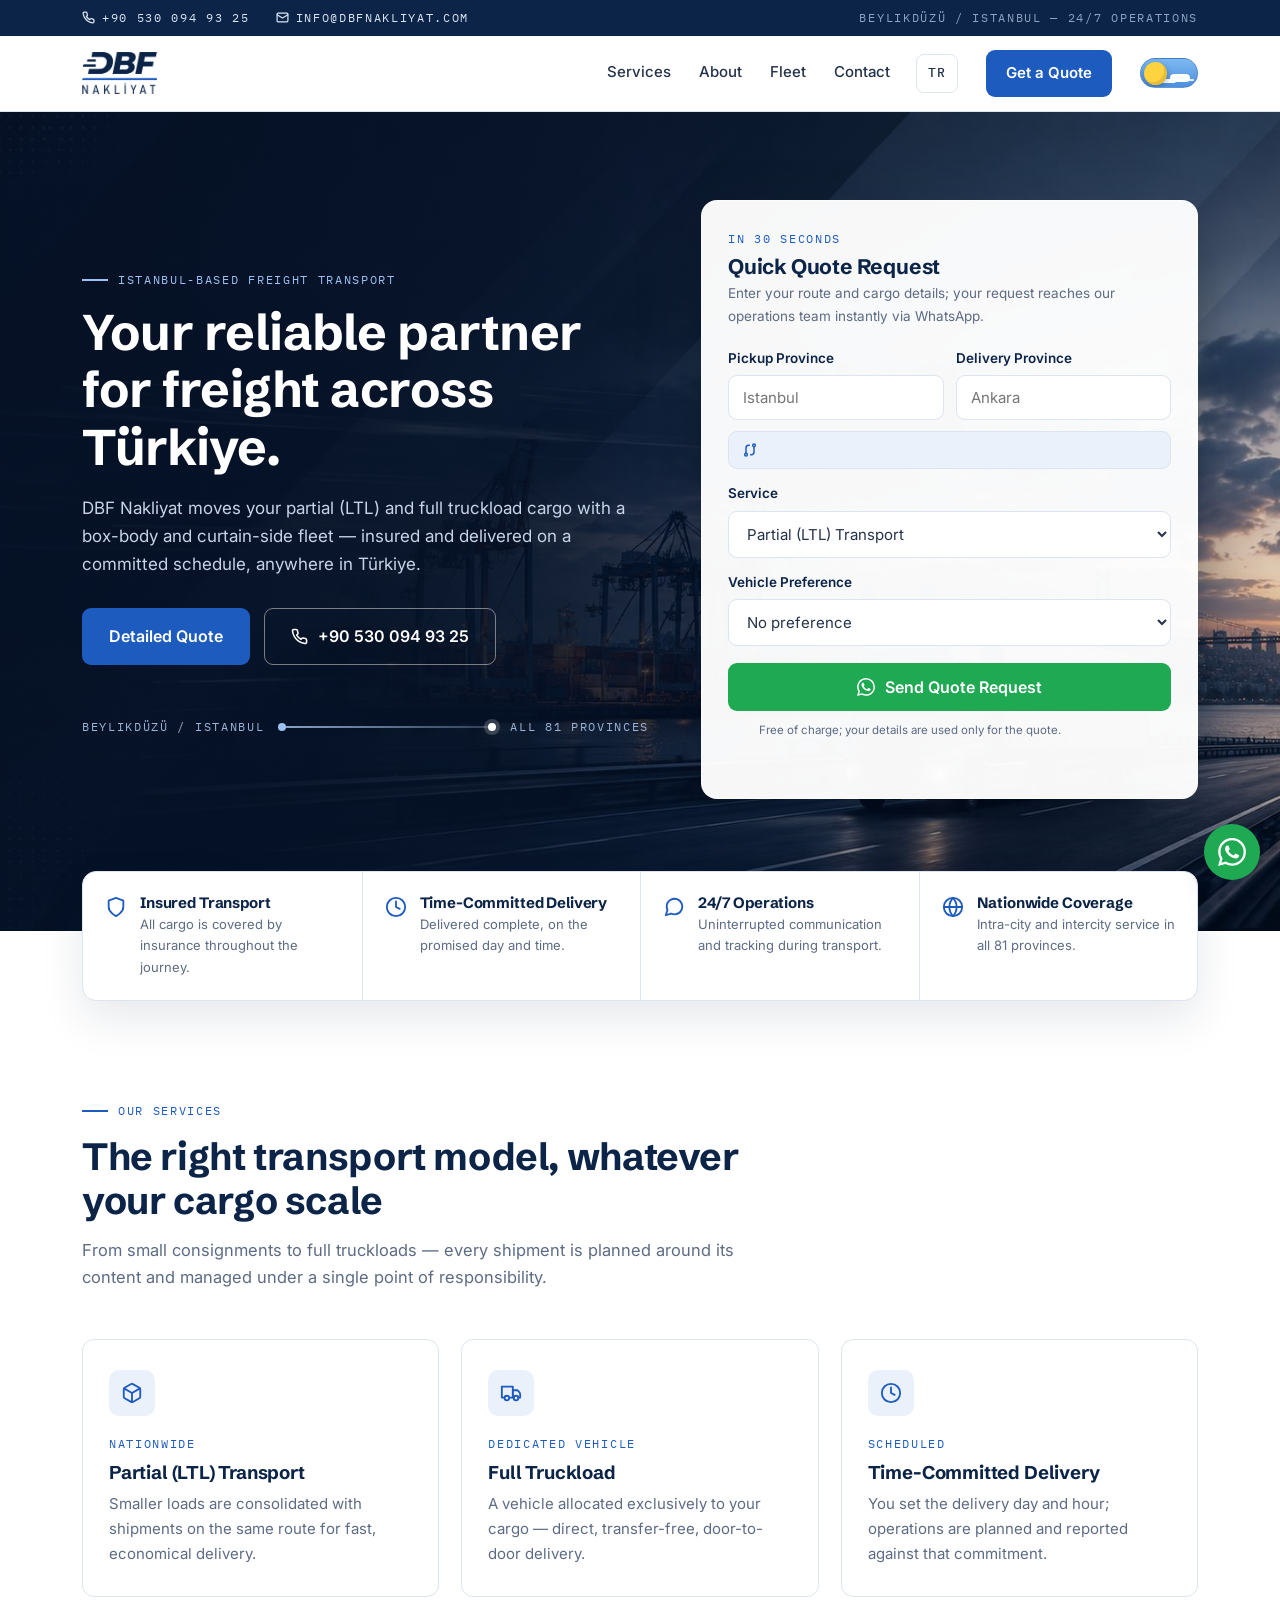
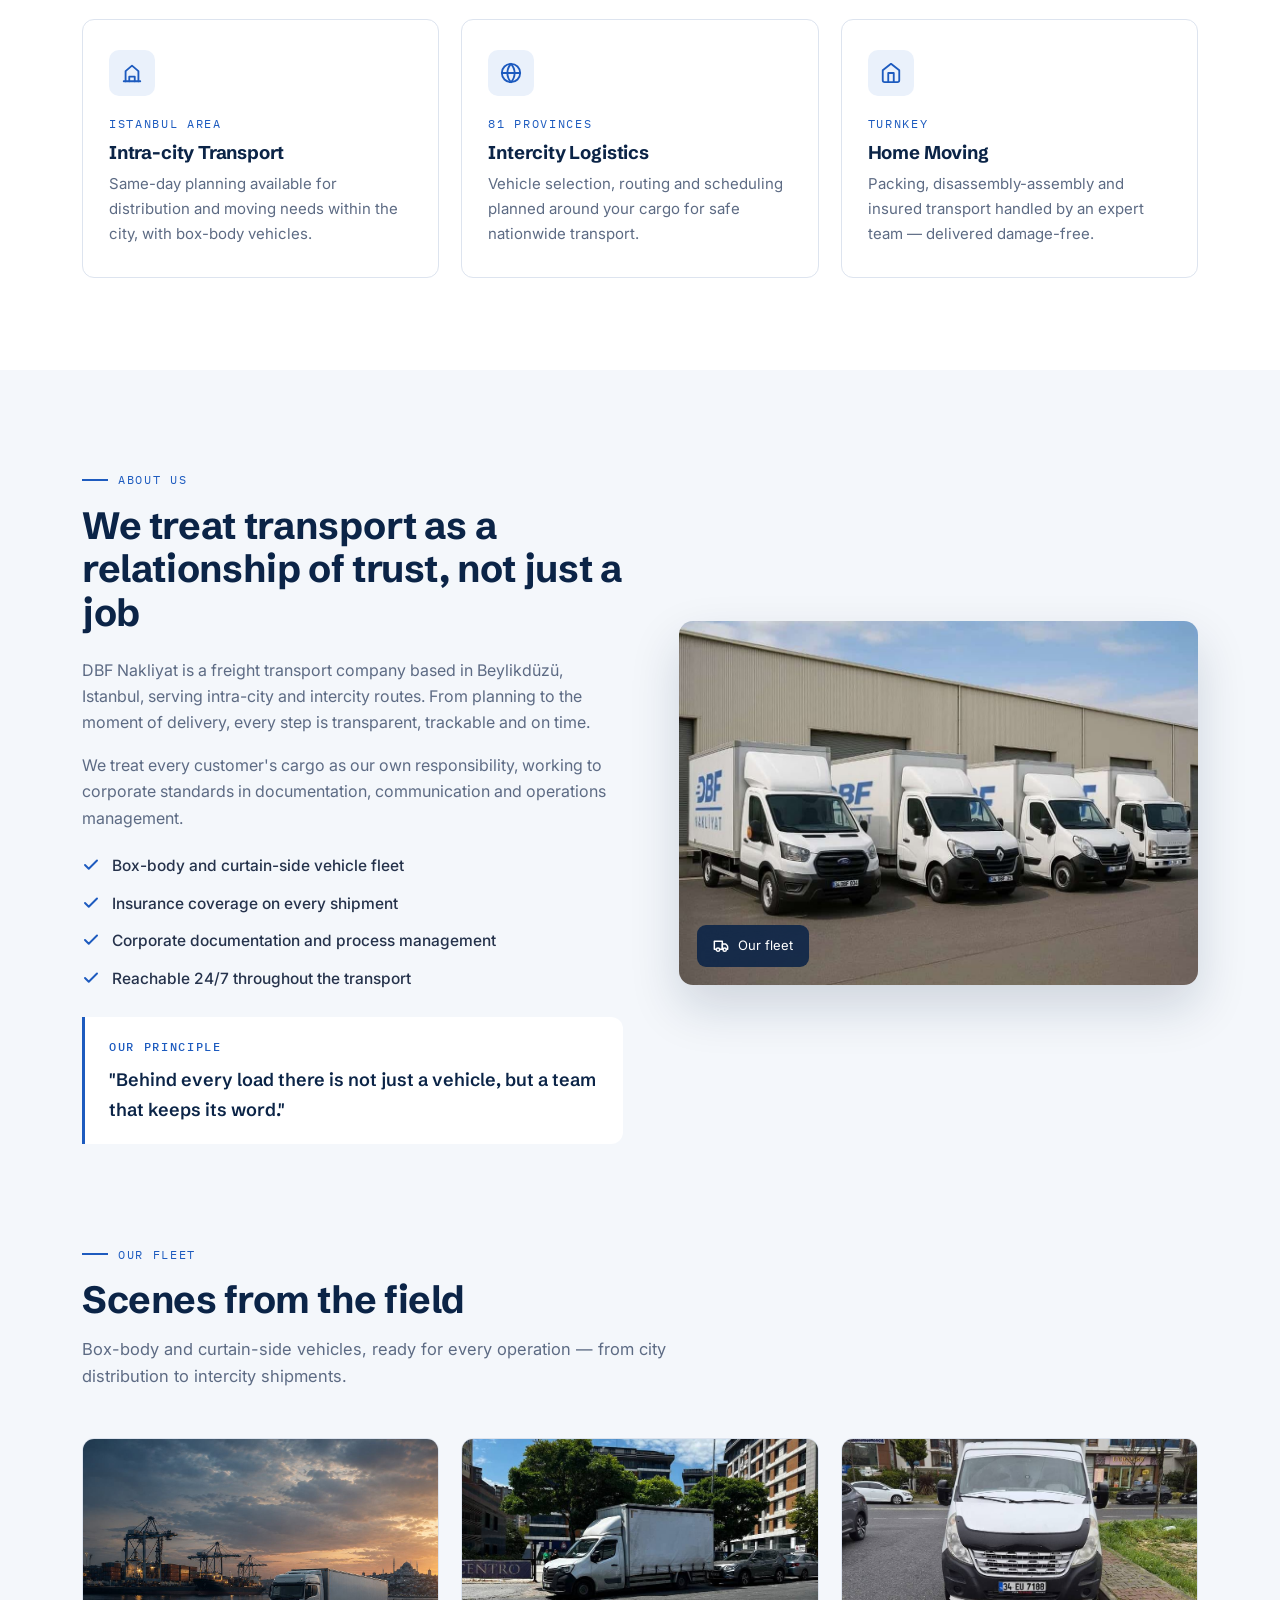
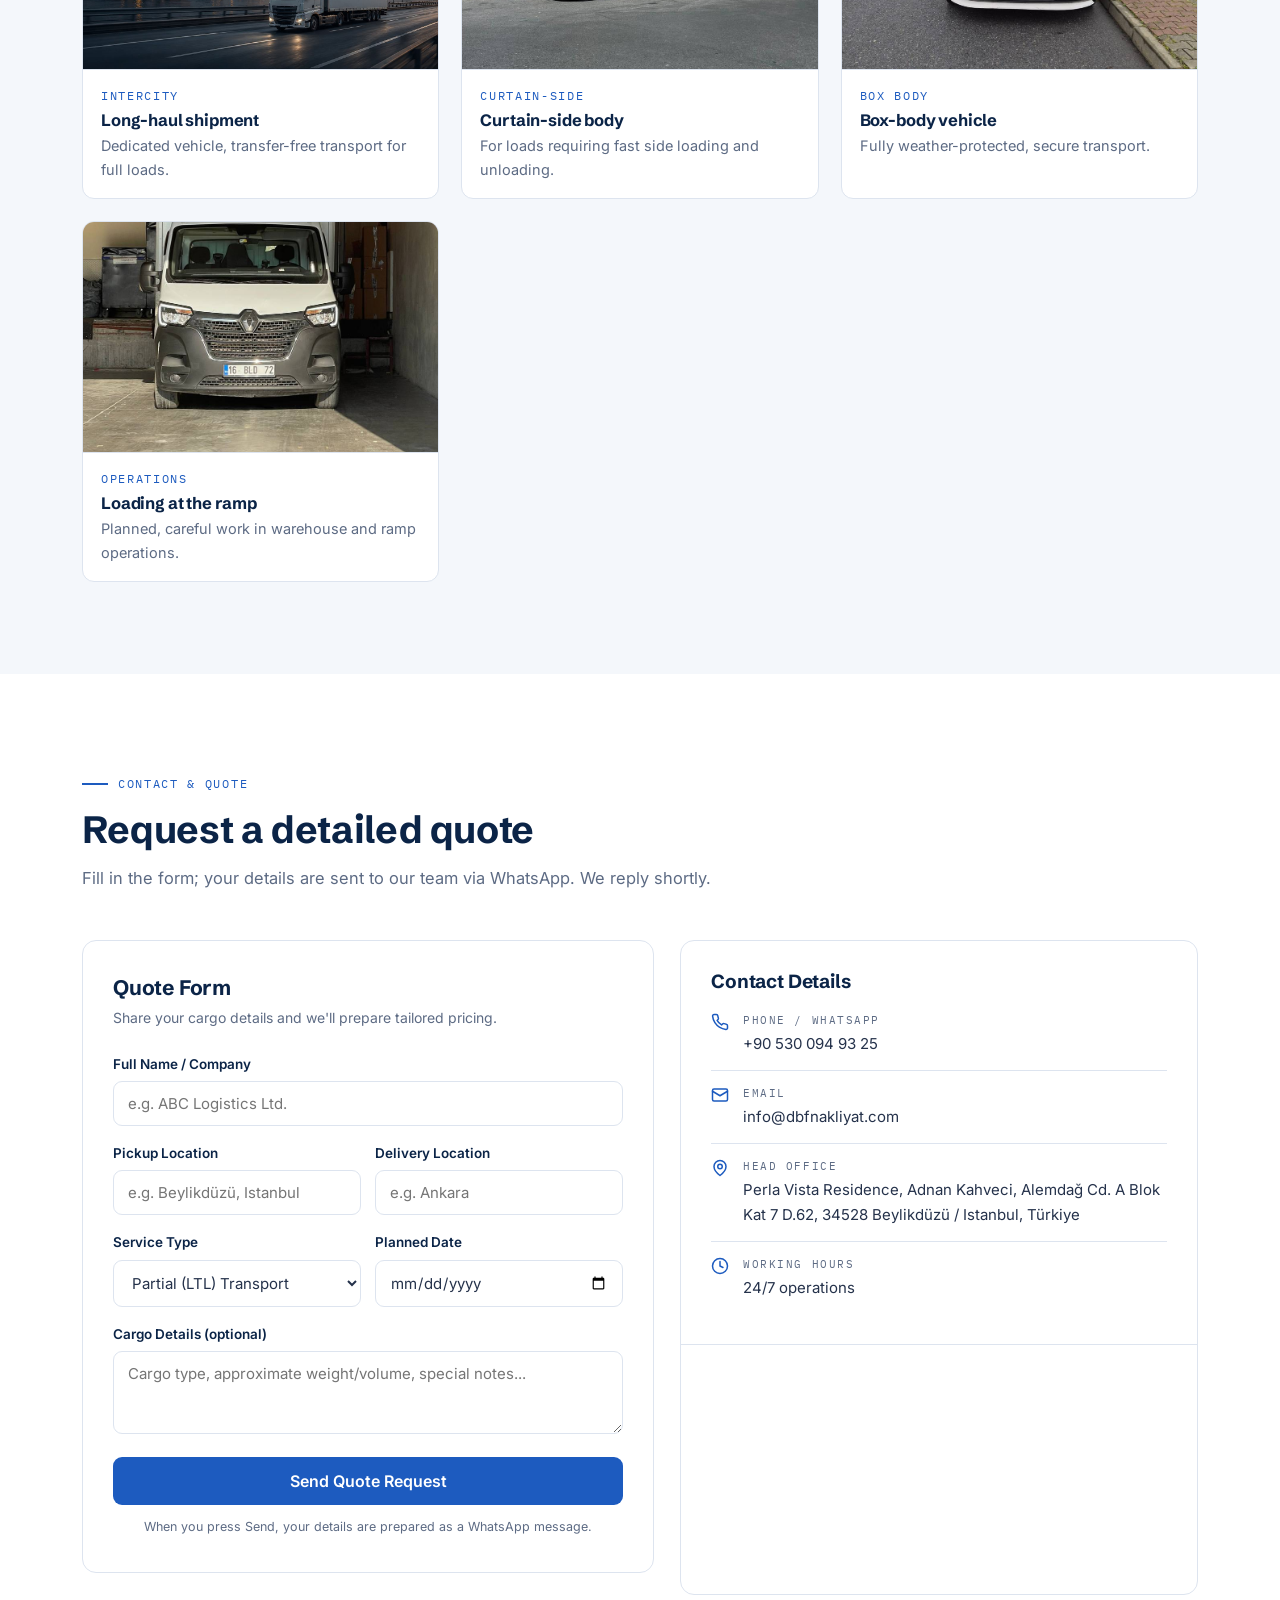
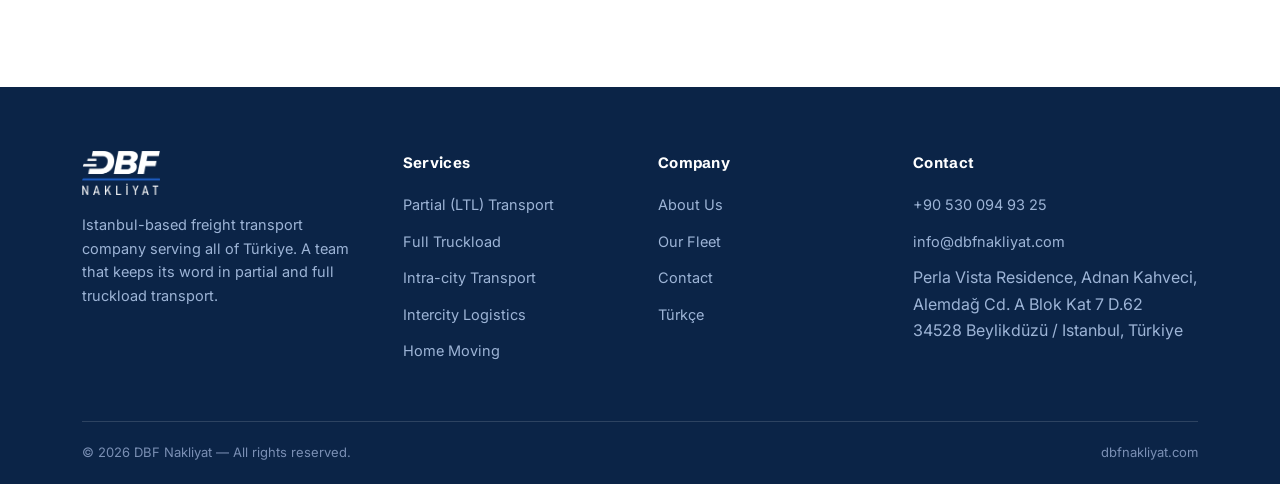
==== en.html @ c83df17e "Add files via upload" ====
<!DOCTYPE html>
<html lang="en">
<head>
<meta charset="UTF-8">
<meta name="viewport" content="width=device-width, initial-scale=1.0">
<title>DBF Nakliyat | Freight Transport &amp; Logistics — Istanbul, Türkiye</title>
<meta name="description" content="DBF Nakliyat — Istanbul-based freight transport across Türkiye. Partial (LTL) and full truckload, insured, time-committed delivery. Call: +90 530 094 93 25">
<link rel="canonical" href="https://dbfnakliyat.com/en.html">
<meta name="robots" content="index, follow">
<link rel="alternate" hreflang="tr" href="https://dbfnakliyat.com/">
<link rel="alternate" hreflang="en" href="https://dbfnakliyat.com/en.html">
<meta property="og:type" content="website">
<meta property="og:title" content="DBF Nakliyat | Freight Transport &amp; Logistics">
<meta property="og:description" content="Partial and full truckload transport across Türkiye. Insured, time-committed delivery.">
<meta property="og:url" content="https://dbfnakliyat.com/en.html">
<meta property="og:image" content="https://dbfnakliyat.com/og-banner.jpg">
<meta property="og:locale" content="en_US">
<link rel="manifest" href="manifest.json">
<meta name="theme-color" content="#0B2447">
<link rel="apple-touch-icon" href="icon-192.png">
<link rel="icon" type="image/png" href="favicon.png">
<link rel="preconnect" href="https://fonts.googleapis.com">
<link rel="preconnect" href="https://fonts.gstatic.com" crossorigin>
<link href="https://fonts.googleapis.com/css2?family=Schibsted+Grotesk:wght@500;600;700&family=Inter:wght@400;500;600&family=IBM+Plex+Mono:wght@500&display=swap" rel="stylesheet">
<link rel="stylesheet" href="style.css">
</head>
<body>

<div class="topbar">
  <div class="in mono">
    <a href="tel:+905300949325">
      <svg width="13" height="13" viewBox="0 0 24 24" fill="none" stroke="currentColor" stroke-width="2.4" stroke-linecap="round" stroke-linejoin="round"><path d="M22 16.92v3a2 2 0 0 1-2.18 2 19.79 19.79 0 0 1-8.63-3.07 19.5 19.5 0 0 1-6-6 19.79 19.79 0 0 1-3.07-8.67A2 2 0 0 1 4.11 2h3a2 2 0 0 1 2 1.72c.13.96.36 1.9.7 2.81a2 2 0 0 1-.45 2.11L8.09 9.91a16 16 0 0 0 6 6l1.27-1.27a2 2 0 0 1 2.11-.45c.91.34 1.85.57 2.81.7A2 2 0 0 1 22 16.92z"/></svg>
      +90 530 094 93 25
    </a>
    <a href="mailto:info@dbfnakliyat.com">
      <svg width="13" height="13" viewBox="0 0 24 24" fill="none" stroke="currentColor" stroke-width="2.2" stroke-linecap="round" stroke-linejoin="round"><rect x="2" y="4" width="20" height="16" rx="2"/><path d="m22 7-10 6L2 7"/></svg>
      info@dbfnakliyat.com
    </a>
    <span class="sag">Beylikdüzü / Istanbul — 24/7 Operations</span>
  </div>
</div>

<header>
  <div class="nav">
    <a class="logo" href="#top" aria-label="DBF Nakliyat home">
      <img class="l-acik" src="logo-lacivert.png" alt="DBF Nakliyat">
      <img class="l-koyu" src="logo-beyaz.png" alt="DBF Nakliyat">
    </a>
    <nav class="menu" aria-label="Main menu">
      <a href="#services">Services</a>
      <a href="#about">About</a>
      <a href="#fleet">Fleet</a>
      <a href="#contact">Contact</a>
      <a class="dil" href="index.html" hreflang="tr">TR</a>
    </nav>
    <a class="cta" href="#contact">Get a Quote</a>
    <a class="dil-rozet" href="index.html" hreflang="tr" aria-label="Türkçeye geç">TR</a>
    <button class="tema-anahtar" type="button" role="switch" aria-checked="false" onclick="temaDegistir()" aria-label="Toggle dark mode">
      <span class="top"></span>
    </button>
    <button class="burger" aria-label="Open menu" onclick="menuAc()">
      <span></span><span></span><span></span>
    </button>
  </div>
  <nav class="mobilmenu" id="mobilmenu" aria-label="Mobile menu">
    <a href="#services" onclick="menuKapat()">Services</a>
    <a href="#about" onclick="menuKapat()">About</a>
    <a href="#fleet" onclick="menuKapat()">Fleet</a>
    <a href="#contact" onclick="menuKapat()">Contact &amp; Quote</a>
    <a href="index.html">Türkçe (TR)</a>
  </nav>
</header>

<main id="top">

  <!-- HERO -->
  <div class="hero">
    <div class="bg" role="img" aria-label="Truck on the road with port and bridge scenery"></div>
    <div class="ort"></div>
    <div class="wrap">
      <div>
        <span class="mono eyebrow">Istanbul-Based Freight Transport</span>
        <h1>Your reliable partner for freight across Türkiye.</h1>
        <p>DBF Nakliyat moves your partial (LTL) and full truckload cargo with a box-body and curtain-side fleet — insured and delivered on a committed schedule, anywhere in Türkiye.</p>
        <div class="btns">
          <a class="btn btn-mavi" href="#contact">Detailed Quote</a>
          <a class="btn btn-cerceve" href="tel:+905300949325">
            <svg width="17" height="17" viewBox="0 0 24 24" fill="none" stroke="currentColor" stroke-width="2.2" stroke-linecap="round" stroke-linejoin="round"><path d="M22 16.92v3a2 2 0 0 1-2.18 2 19.79 19.79 0 0 1-8.63-3.07 19.5 19.5 0 0 1-6-6 19.79 19.79 0 0 1-3.07-8.67A2 2 0 0 1 4.11 2h3a2 2 0 0 1 2 1.72c.13.96.36 1.9.7 2.81a2 2 0 0 1-.45 2.11L8.09 9.91a16 16 0 0 0 6 6l1.27-1.27a2 2 0 0 1 2.11-.45c.91.34 1.85.57 2.81.7A2 2 0 0 1 22 16.92z"/></svg>
            +90 530 094 93 25
          </a>
        </div>
        <div class="rota" aria-hidden="true">
          <span class="mono">Beylikdüzü / Istanbul</span>
          <div class="hat"></div>
          <span class="mono">All 81 Provinces</span>
        </div>
      </div>

      <div class="teklif-kart">
        <span class="mono">In 30 Seconds</span>
        <h2>Quick Quote Request</h2>
        <p class="aciklama">Enter your route and cargo details; your request reaches our operations team instantly via WhatsApp.</p>
        <div class="iki">
          <div class="alan">
            <label for="h-nereden">Pickup Province</label>
            <input id="h-nereden" type="text" placeholder="Istanbul" list="iller">
          </div>
          <div class="alan">
            <label for="h-nereye">Delivery Province</label>
            <input id="h-nereye" type="text" placeholder="Ankara" list="iller">
          </div>
        </div>
        <div class="mesafe" id="mesafe" hidden>
          <svg width="16" height="16" viewBox="0 0 24 24" fill="none" stroke="currentColor" stroke-width="2.2" stroke-linecap="round" stroke-linejoin="round"><circle cx="6" cy="19" r="2"/><circle cx="18" cy="5" r="2"/><path d="M6 17V9a4 4 0 0 1 4-4h1"/><path d="M18 7v8a4 4 0 0 1-4 4h-1"/></svg>
          <span id="mesafe-yazi"></span>
        </div>
        <datalist id="iller"></datalist>
        <div class="alan">
          <label for="h-hizmet">Service</label>
          <select id="h-hizmet">
            <option>Partial (LTL) Transport</option>
            <option>Full Truckload</option>
            <option>Intra-city Transport</option>
            <option>Home Moving</option>
          </select>
        </div>
        <div class="alan">
          <label for="h-arac">Vehicle Preference</label>
          <select id="h-arac">
            <option>No preference</option>
            <option>Box Body</option>
            <option>Curtain-side</option>
            <option>Semi-trailer</option>
          </select>
        </div>
        <button class="btn btn-wa" type="button" onclick="hizliTeklif()">
          <svg width="18" height="18" viewBox="0 0 24 24" fill="currentColor"><path d="M17.472 14.382c-.297-.149-1.758-.867-2.03-.967-.273-.099-.471-.148-.67.15-.197.297-.767.966-.94 1.164-.173.199-.347.223-.644.075-.297-.15-1.255-.463-2.39-1.475-.883-.788-1.48-1.761-1.653-2.059-.173-.297-.018-.458.13-.606.134-.133.298-.347.446-.52.149-.174.198-.298.298-.497.099-.198.05-.371-.025-.52-.075-.149-.669-1.612-.916-2.207-.242-.579-.487-.5-.669-.51-.173-.008-.371-.01-.57-.01-.198 0-.52.074-.792.372-.272.297-1.04 1.016-1.04 2.479 0 1.462 1.065 2.875 1.213 3.074.149.198 2.096 3.2 5.077 4.487.709.306 1.262.489 1.694.625.712.227 1.36.195 1.871.118.571-.085 1.758-.719 2.006-1.413.248-.694.248-1.289.173-1.413-.074-.124-.272-.198-.57-.347m-5.421 7.403h-.004a9.87 9.87 0 0 1-5.031-1.378l-.361-.214-3.741.982.998-3.648-.235-.374a9.86 9.86 0 0 1-1.51-5.26c.001-5.45 4.436-9.884 9.888-9.884 2.64 0 5.122 1.03 6.988 2.898a9.825 9.825 0 0 1 2.893 6.994c-.003 5.45-4.437 9.884-9.885 9.884m8.413-18.297A11.815 11.815 0 0 0 12.05 0C5.495 0 .16 5.335.157 11.892c0 2.096.547 4.142 1.588 5.945L.057 24l6.305-1.654a11.882 11.882 0 0 0 5.683 1.448h.005c6.554 0 11.89-5.335 11.893-11.893a11.821 11.821 0 0 0-3.48-8.413Z"/></svg>
          Send Quote Request
        </button>
        <p class="ufak">Free of charge; your details are used only for the quote.</p>
      </div>
    </div>
  </div>

  <!-- TRUST STRIP -->
  <div class="guven">
    <div class="kart">
      <div class="oge">
        <svg width="22" height="22" viewBox="0 0 24 24" fill="none" stroke="currentColor" stroke-width="2" stroke-linecap="round" stroke-linejoin="round"><path d="M12 22s8-4 8-10V5l-8-3-8 3v7c0 6 8 10 8 10z"/></svg>
        <div><h3>Insured Transport</h3><p>All cargo is covered by insurance throughout the journey.</p></div>
      </div>
      <div class="oge">
        <svg width="22" height="22" viewBox="0 0 24 24" fill="none" stroke="currentColor" stroke-width="2" stroke-linecap="round" stroke-linejoin="round"><circle cx="12" cy="12" r="10"/><path d="M12 6v6l4 2"/></svg>
        <div><h3>Time-Committed Delivery</h3><p>Delivered complete, on the promised day and time.</p></div>
      </div>
      <div class="oge">
        <svg width="22" height="22" viewBox="0 0 24 24" fill="none" stroke="currentColor" stroke-width="2" stroke-linecap="round" stroke-linejoin="round"><path d="M21 11.5a8.38 8.38 0 0 1-.9 3.8 8.5 8.5 0 0 1-7.6 4.7 8.38 8.38 0 0 1-3.8-.9L3 21l1.9-5.7a8.38 8.38 0 0 1-.9-3.8 8.5 8.5 0 0 1 4.7-7.6 8.38 8.38 0 0 1 3.8-.9h.5a8.48 8.48 0 0 1 8 8v.5z"/></svg>
        <div><h3>24/7 Operations</h3><p>Uninterrupted communication and tracking during transport.</p></div>
      </div>
      <div class="oge">
        <svg width="22" height="22" viewBox="0 0 24 24" fill="none" stroke="currentColor" stroke-width="2" stroke-linecap="round" stroke-linejoin="round"><circle cx="12" cy="12" r="10"/><path d="M2 12h20"/><path d="M12 2a15.3 15.3 0 0 1 4 10 15.3 15.3 0 0 1-4 10 15.3 15.3 0 0 1-4-10 15.3 15.3 0 0 1 4-10z"/></svg>
        <div><h3>Nationwide Coverage</h3><p>Intra-city and intercity service in all 81 provinces.</p></div>
      </div>
    </div>
  </div>

  <!-- SERVICES -->
  <section id="services">
    <div class="wrap">
      <div class="baslik reveal">
        <span class="mono eyebrow">Our Services</span>
        <h2>The right transport model, whatever your cargo scale</h2>
        <p class="lead">From small consignments to full truckloads — every shipment is planned around its content and managed under a single point of responsibility.</p>
      </div>
      <div class="hizmet-grid">
        <div class="hizmet reveal">
          <div class="ikon"><svg width="22" height="22" viewBox="0 0 24 24" fill="none" stroke="currentColor" stroke-width="2" stroke-linecap="round" stroke-linejoin="round"><path d="M21 8a2 2 0 0 0-1-1.73l-7-4a2 2 0 0 0-2 0l-7 4A2 2 0 0 0 3 8v8a2 2 0 0 0 1 1.73l7 4a2 2 0 0 0 2 0l7-4A2 2 0 0 0 21 16Z"/><path d="m3.3 7 8.7 5 8.7-5"/><path d="M12 22V12"/></svg></div>
          <span class="mono kapsam">Nationwide</span>
          <h3>Partial (LTL) Transport</h3>
          <p>Smaller loads are consolidated with shipments on the same route for fast, economical delivery.</p>
        </div>
        <div class="hizmet reveal">
          <div class="ikon"><svg width="22" height="22" viewBox="0 0 24 24" fill="none" stroke="currentColor" stroke-width="2" stroke-linecap="round" stroke-linejoin="round"><path d="M10 17h4V5H2v12h3"/><path d="M20 17h2v-3.34a4 4 0 0 0-1.17-2.83L19 9h-5v8h1"/><circle cx="7.5" cy="17.5" r="2.5"/><circle cx="17.5" cy="17.5" r="2.5"/></svg></div>
          <span class="mono kapsam">Dedicated Vehicle</span>
          <h3>Full Truckload</h3>
          <p>A vehicle allocated exclusively to your cargo — direct, transfer-free, door-to-door delivery.</p>
        </div>
        <div class="hizmet reveal">
          <div class="ikon"><svg width="22" height="22" viewBox="0 0 24 24" fill="none" stroke="currentColor" stroke-width="2" stroke-linecap="round" stroke-linejoin="round"><circle cx="12" cy="12" r="10"/><path d="M12 6v6l4 2"/></svg></div>
          <span class="mono kapsam">Scheduled</span>
          <h3>Time-Committed Delivery</h3>
          <p>You set the delivery day and hour; operations are planned and reported against that commitment.</p>
        </div>
        <div class="hizmet reveal">
          <div class="ikon"><svg width="22" height="22" viewBox="0 0 24 24" fill="none" stroke="currentColor" stroke-width="2" stroke-linecap="round" stroke-linejoin="round"><path d="M3 21h18"/><path d="M5 21V10l7-6 7 6v11"/><path d="M9 21v-5h6v5"/></svg></div>
          <span class="mono kapsam">Istanbul Area</span>
          <h3>Intra-city Transport</h3>
          <p>Same-day planning available for distribution and moving needs within the city, with box-body vehicles.</p>
        </div>
        <div class="hizmet reveal">
          <div class="ikon"><svg width="22" height="22" viewBox="0 0 24 24" fill="none" stroke="currentColor" stroke-width="2" stroke-linecap="round" stroke-linejoin="round"><circle cx="12" cy="12" r="10"/><path d="M2 12h20"/><path d="M12 2a15.3 15.3 0 0 1 4 10 15.3 15.3 0 0 1-4 10 15.3 15.3 0 0 1-4-10 15.3 15.3 0 0 1 4-10z"/></svg></div>
          <span class="mono kapsam">81 Provinces</span>
          <h3>Intercity Logistics</h3>
          <p>Vehicle selection, routing and scheduling planned around your cargo for safe nationwide transport.</p>
        </div>
        <div class="hizmet reveal">
          <div class="ikon"><svg width="22" height="22" viewBox="0 0 24 24" fill="none" stroke="currentColor" stroke-width="2" stroke-linecap="round" stroke-linejoin="round"><path d="m3 9 9-7 9 7v11a2 2 0 0 1-2 2H5a2 2 0 0 1-2-2z"/><path d="M9 22V12h6v10"/></svg></div>
          <span class="mono kapsam">Turnkey</span>
          <h3>Home Moving</h3>
          <p>Packing, disassembly-assembly and insured transport handled by an expert team — delivered damage-free.</p>
        </div>
      </div>
    </div>
  </section>

  <!-- ABOUT -->
  <section class="kurumsal" id="about">
    <div class="wrap">
      <div class="k-grid">
        <div class="k-metin reveal">
          <div class="baslik">
            <span class="mono eyebrow">About Us</span>
            <h2>We treat transport as a relationship of trust, not just a job</h2>
          </div>
          <p>DBF Nakliyat is a freight transport company based in Beylikdüzü, Istanbul, serving intra-city and intercity routes. From planning to the moment of delivery, every step is transparent, trackable and on time.</p>
          <p>We treat every customer's cargo as our own responsibility, working to corporate standards in documentation, communication and operations management.</p>
          <div class="liste">
            <div><svg width="18" height="18" viewBox="0 0 24 24" fill="none" stroke="currentColor" stroke-width="2.6" stroke-linecap="round" stroke-linejoin="round"><path d="M20 6 9 17l-5-5"/></svg> Box-body and curtain-side vehicle fleet</div>
            <div><svg width="18" height="18" viewBox="0 0 24 24" fill="none" stroke="currentColor" stroke-width="2.6" stroke-linecap="round" stroke-linejoin="round"><path d="M20 6 9 17l-5-5"/></svg> Insurance coverage on every shipment</div>
            <div><svg width="18" height="18" viewBox="0 0 24 24" fill="none" stroke="currentColor" stroke-width="2.6" stroke-linecap="round" stroke-linejoin="round"><path d="M20 6 9 17l-5-5"/></svg> Corporate documentation and process management</div>
            <div><svg width="18" height="18" viewBox="0 0 24 24" fill="none" stroke="currentColor" stroke-width="2.6" stroke-linecap="round" stroke-linejoin="round"><path d="M20 6 9 17l-5-5"/></svg> Reachable 24/7 throughout the transport</div>
          </div>
          <div class="slogan">
            <span class="mono">Our Principle</span>
            "Behind every load there is not just a vehicle, but a team that keeps its word."
          </div>
        </div>
        <div class="k-foto reveal">
          <img src="kurumsal-filo.jpg" alt="DBF Nakliyat vehicle fleet" loading="lazy">
          <div class="etiket">
            <svg width="16" height="16" viewBox="0 0 24 24" fill="none" stroke="currentColor" stroke-width="2.2" stroke-linecap="round" stroke-linejoin="round"><path d="M10 17h4V5H2v12h3"/><path d="M20 17h2v-3.34a4 4 0 0 0-1.17-2.83L19 9h-5v8h1"/><circle cx="7.5" cy="17.5" r="2.5"/><circle cx="17.5" cy="17.5" r="2.5"/></svg>
            Our fleet
          </div>
        </div>
      </div>
    </div>
  </section>

  <!-- FLEET -->
  <section class="filo" id="fleet" style="padding-top:0">
    <div class="wrap">
      <div class="baslik reveal">
        <span class="mono eyebrow">Our Fleet</span>
        <h2>Scenes from the field</h2>
        <p class="lead">Box-body and curtain-side vehicles, ready for every operation — from city distribution to intercity shipments.</p>
      </div>
      <div class="filo-grid">
        <div class="arac reveal">
          <img src="sehirler-arasi.jpg" alt="Semi-trailer on an intercity shipment" loading="lazy">
          <div class="alt">
            <span class="mono">Intercity</span>
            <h3>Long-haul shipment</h3>
            <p>Dedicated vehicle, transfer-free transport for full loads.</p>
          </div>
        </div>
        <div class="arac reveal">
          <img src="arac-kayar-perde.jpg" alt="Curtain-side transport vehicle" loading="lazy">
          <div class="alt">
            <span class="mono">Curtain-side</span>
            <h3>Curtain-side body</h3>
            <p>For loads requiring fast side loading and unloading.</p>
          </div>
        </div>
        <div class="arac reveal">
          <img src="arac-kapali-kasa.jpg" alt="Box-body transport vehicle" loading="lazy">
          <div class="alt">
            <span class="mono">Box Body</span>
            <h3>Box-body vehicle</h3>
            <p>Fully weather-protected, secure transport.</p>
          </div>
        </div>
        <div class="arac reveal">
          <img src="yukleme-operasyon.jpg" alt="Loading operation at the ramp" loading="lazy">
          <div class="alt">
            <span class="mono">Operations</span>
            <h3>Loading at the ramp</h3>
            <p>Planned, careful work in warehouse and ramp operations.</p>
          </div>
        </div>
      </div>
    </div>
  </section>

  <!-- CONTACT -->
  <section id="contact">
    <div class="wrap">
      <div class="baslik reveal">
        <span class="mono eyebrow">Contact &amp; Quote</span>
        <h2>Request a detailed quote</h2>
        <p class="lead">Fill in the form; your details are sent to our team via WhatsApp. We reply shortly.</p>
      </div>
      <div class="iletisim-grid">
        <div class="form-kart reveal">
          <h3>Quote Form</h3>
          <p class="not">Share your cargo details and we'll prepare tailored pricing.</p>
          <div class="alan">
            <label for="ad">Full Name / Company</label>
            <input id="ad" type="text" placeholder="e.g. ABC Logistics Ltd." autocomplete="organization">
          </div>
          <div class="iki">
            <div class="alan">
              <label for="nereden">Pickup Location</label>
              <input id="nereden" type="text" placeholder="e.g. Beylikdüzü, Istanbul">
            </div>
            <div class="alan">
              <label for="nereye">Delivery Location</label>
              <input id="nereye" type="text" placeholder="e.g. Ankara">
            </div>
          </div>
          <div class="iki">
            <div class="alan">
              <label for="hizmet">Service Type</label>
              <select id="hizmet">
                <option>Partial (LTL) Transport</option>
                <option>Full Truckload</option>
                <option>Intra-city Transport</option>
                <option>Intercity Logistics</option>
                <option>Home Moving</option>
                <option>Other</option>
              </select>
            </div>
            <div class="alan">
              <label for="tarih">Planned Date</label>
              <input id="tarih" type="date">
            </div>
          </div>
          <div class="alan">
            <label for="notlar">Cargo Details (optional)</label>
            <textarea id="notlar" rows="3" placeholder="Cargo type, approximate weight/volume, special notes..."></textarea>
          </div>
          <button class="btn btn-mavi" type="button" onclick="teklifGonder()">Send Quote Request</button>
          <p class="ufak">When you press Send, your details are prepared as a WhatsApp message.</p>
        </div>
        <div class="bilgi-kart reveal">
          <div class="bilgi-ic">
            <h3>Contact Details</h3>
            <div class="bilgi-satir">
              <svg width="18" height="18" viewBox="0 0 24 24" fill="none" stroke="currentColor" stroke-width="2" stroke-linecap="round" stroke-linejoin="round"><path d="M22 16.92v3a2 2 0 0 1-2.18 2 19.79 19.79 0 0 1-8.63-3.07 19.5 19.5 0 0 1-6-6 19.79 19.79 0 0 1-3.07-8.67A2 2 0 0 1 4.11 2h3a2 2 0 0 1 2 1.72c.13.96.36 1.9.7 2.81a2 2 0 0 1-.45 2.11L8.09 9.91a16 16 0 0 0 6 6l1.27-1.27a2 2 0 0 1 2.11-.45c.91.34 1.85.57 2.81.7A2 2 0 0 1 22 16.92z"/></svg>
              <div><span class="mono">Phone / WhatsApp</span><a href="tel:+905300949325">+90 530 094 93 25</a></div>
            </div>
            <div class="bilgi-satir">
              <svg width="18" height="18" viewBox="0 0 24 24" fill="none" stroke="currentColor" stroke-width="2" stroke-linecap="round" stroke-linejoin="round"><rect x="2" y="4" width="20" height="16" rx="2"/><path d="m22 7-10 6L2 7"/></svg>
              <div>
                <span class="mono">Email</span>
                <a href="mailto:info@dbfnakliyat.com">info@dbfnakliyat.com</a>
              </div>
            </div>
            <div class="bilgi-satir">
              <svg width="18" height="18" viewBox="0 0 24 24" fill="none" stroke="currentColor" stroke-width="2" stroke-linecap="round" stroke-linejoin="round"><path d="M20 10c0 6-8 12-8 12s-8-6-8-12a8 8 0 0 1 16 0Z"/><circle cx="12" cy="10" r="3"/></svg>
              <div><span class="mono">Head Office</span>Perla Vista Residence, Adnan Kahveci, Alemdağ Cd. A Blok Kat 7 D.62, 34528 Beylikdüzü / Istanbul, Türkiye</div>
            </div>
            <div class="bilgi-satir">
              <svg width="18" height="18" viewBox="0 0 24 24" fill="none" stroke="currentColor" stroke-width="2" stroke-linecap="round" stroke-linejoin="round"><circle cx="12" cy="12" r="10"/><path d="M12 6v6l4 2"/></svg>
              <div><span class="mono">Working Hours</span>24/7 operations</div>
            </div>
          </div>
          <iframe class="harita" src="https://www.google.com/maps?q=Perla%20Vista%20Residence%20Beylikd%C3%BCz%C3%BC%20%C4%B0stanbul&output=embed" loading="lazy" title="DBF Nakliyat head office map" referrerpolicy="no-referrer-when-downgrade"></iframe>
        </div>
      </div>
    </div>
  </section>
</main>

<footer>
  <div class="wrap">
    <div class="f-grid">
      <div>
        <img class="f-logo" src="logo-beyaz.png" alt="DBF Nakliyat">
        <p>Istanbul-based freight transport company serving all of Türkiye. A team that keeps its word in partial and full truckload transport.</p>
      </div>
      <div>
        <h4>Services</h4>
        <ul>
          <li><a href="#services">Partial (LTL) Transport</a></li>
          <li><a href="#services">Full Truckload</a></li>
          <li><a href="#services">Intra-city Transport</a></li>
          <li><a href="#services">Intercity Logistics</a></li>
          <li><a href="#services">Home Moving</a></li>
        </ul>
      </div>
      <div>
        <h4>Company</h4>
        <ul>
          <li><a href="#about">About Us</a></li>
          <li><a href="#fleet">Our Fleet</a></li>
          <li><a href="#contact">Contact</a></li>
          <li><a href="index.html">Türkçe</a></li>
        </ul>
      </div>
      <div>
        <h4>Contact</h4>
        <ul>
          <li><a href="tel:+905300949325">+90 530 094 93 25</a></li>
          <li><a href="mailto:info@dbfnakliyat.com">info@dbfnakliyat.com</a></li>
          <li>Perla Vista Residence, Adnan Kahveci, Alemdağ Cd. A Blok Kat 7 D.62<br>34528 Beylikdüzü / Istanbul, Türkiye</li>
        </ul>
      </div>
    </div>
    <div class="f-alt">
      <span>© 2026 DBF Nakliyat — All rights reserved.</span>
      <span>dbfnakliyat.com</span>
    </div>
  </div>
</footer>

<a class="fab" href="https://wa.me/905300949325?text=Hello%2C%20I%20would%20like%20to%20get%20information%20about%20freight%20transport." target="_blank" rel="noopener" aria-label="Chat on WhatsApp">
  <svg viewBox="0 0 24 24"><path d="M17.472 14.382c-.297-.149-1.758-.867-2.03-.967-.273-.099-.471-.148-.67.15-.197.297-.767.966-.94 1.164-.173.199-.347.223-.644.075-.297-.15-1.255-.463-2.39-1.475-.883-.788-1.48-1.761-1.653-2.059-.173-.297-.018-.458.13-.606.134-.133.298-.347.446-.52.149-.174.198-.298.298-.497.099-.198.05-.371-.025-.52-.075-.149-.669-1.612-.916-2.207-.242-.579-.487-.5-.669-.51-.173-.008-.371-.01-.57-.01-.198 0-.52.074-.792.372-.272.297-1.04 1.016-1.04 2.479 0 1.462 1.065 2.875 1.213 3.074.149.198 2.096 3.2 5.077 4.487.709.306 1.262.489 1.694.625.712.227 1.36.195 1.871.118.571-.085 1.758-.719 2.006-1.413.248-.694.248-1.289.173-1.413-.074-.124-.272-.198-.57-.347m-5.421 7.403h-.004a9.87 9.87 0 0 1-5.031-1.378l-.361-.214-3.741.982.998-3.648-.235-.374a9.86 9.86 0 0 1-1.51-5.26c.001-5.45 4.436-9.884 9.888-9.884 2.64 0 5.122 1.03 6.988 2.898a9.825 9.825 0 0 1 2.893 6.994c-.003 5.45-4.437 9.884-9.885 9.884m8.413-18.297A11.815 11.815 0 0 0 12.05 0C5.495 0 .16 5.335.157 11.892c0 2.096.547 4.142 1.588 5.945L.057 24l6.305-1.654a11.882 11.882 0 0 0 5.683 1.448h.005c6.554 0 11.89-5.335 11.893-11.893a11.821 11.821 0 0 0-3.48-8.413Z"/></svg>
</a>

<button class="yukari" id="yukari" type="button" aria-label="Back to top" onclick="yukariCik()">
  <svg width="19" height="19" viewBox="0 0 24 24" fill="none" stroke="currentColor" stroke-width="2.4" stroke-linecap="round" stroke-linejoin="round"><path d="m18 15-6-6-6 6"/></svg>
</button>

<div class="altbar">
  <div class="in">
    <a class="ara" href="tel:+905300949325">
      <svg width="17" height="17" viewBox="0 0 24 24" fill="none" stroke="currentColor" stroke-width="2.2" stroke-linecap="round" stroke-linejoin="round"><path d="M22 16.92v3a2 2 0 0 1-2.18 2 19.79 19.79 0 0 1-8.63-3.07 19.5 19.5 0 0 1-6-6 19.79 19.79 0 0 1-3.07-8.67A2 2 0 0 1 4.11 2h3a2 2 0 0 1 2 1.72c.13.96.36 1.9.7 2.81a2 2 0 0 1-.45 2.11L8.09 9.91a16 16 0 0 0 6 6l1.27-1.27a2 2 0 0 1 2.11-.45c.91.34 1.85.57 2.81.7A2 2 0 0 1 22 16.92z"/></svg>
      Call Now
    </a>
    <a class="wa" href="https://wa.me/905300949325?text=Hello%2C%20I%20would%20like%20to%20get%20information%20about%20freight%20transport." target="_blank" rel="noopener">
      <svg width="18" height="18" viewBox="0 0 24 24" fill="currentColor"><path d="M17.472 14.382c-.297-.149-1.758-.867-2.03-.967-.273-.099-.471-.148-.67.15-.197.297-.767.966-.94 1.164-.173.199-.347.223-.644.075-.297-.15-1.255-.463-2.39-1.475-.883-.788-1.48-1.761-1.653-2.059-.173-.297-.018-.458.13-.606.134-.133.298-.347.446-.52.149-.174.198-.298.298-.497.099-.198.05-.371-.025-.52-.075-.149-.669-1.612-.916-2.207-.242-.579-.487-.5-.669-.51-.173-.008-.371-.01-.57-.01-.198 0-.52.074-.792.372-.272.297-1.04 1.016-1.04 2.479 0 1.462 1.065 2.875 1.213 3.074.149.198 2.096 3.2 5.077 4.487.709.306 1.262.489 1.694.625.712.227 1.36.195 1.871.118.571-.085 1.758-.719 2.006-1.413.248-.694.248-1.289.173-1.413-.074-.124-.272-.198-.57-.347m-5.421 7.403h-.004a9.87 9.87 0 0 1-5.031-1.378l-.361-.214-3.741.982.998-3.648-.235-.374a9.86 9.86 0 0 1-1.51-5.26c.001-5.45 4.436-9.884 9.888-9.884 2.64 0 5.122 1.03 6.988 2.898a9.825 9.825 0 0 1 2.893 6.994c-.003 5.45-4.437 9.884-9.885 9.884m8.413-18.297A11.815 11.815 0 0 0 12.05 0C5.495 0 .16 5.335.157 11.892c0 2.096.547 4.142 1.588 5.945L.057 24l6.305-1.654a11.882 11.882 0 0 0 5.683 1.448h.005c6.554 0 11.89-5.335 11.893-11.893a11.821 11.821 0 0 0-3.48-8.413Z"/></svg>
      WhatsApp
    </a>
  </div>
</div>

<script>window.SAYFA_DIL = 'en';</script>
<script src="app.js"></script>
<script>
function hizliTeklif(){
  var nereden = document.getElementById('h-nereden').value.trim();
  var nereye = document.getElementById('h-nereye').value.trim();
  var hizmet = document.getElementById('h-hizmet').value;
  var arac = document.getElementById('h-arac').value;
  var mesaj = 'Hello, I would like to get a quick quote.\n';
  mesaj += 'Service: ' + hizmet + '\n';
  if(nereden) mesaj += 'Pickup: ' + nereden + '\n';
  if(nereye) mesaj += 'Delivery: ' + nereye + '\n';
  if(arac !== 'No preference') mesaj += 'Vehicle preference: ' + arac + '\n';
  if(window.sonMesafe) mesaj += 'Estimated distance: ' + window.sonMesafe;
  window.open('https://wa.me/905300949325?text=' + encodeURIComponent(mesaj), '_blank');
}
function teklifGonder(){
  var ad = document.getElementById('ad').value.trim();
  var nereden = document.getElementById('nereden').value.trim();
  var nereye = document.getElementById('nereye').value.trim();
  var hizmet = document.getElementById('hizmet').value;
  var tarih = document.getElementById('tarih').value;
  var notlar = document.getElementById('notlar').value.trim();
  var mesaj = 'Hello, I would like to request a price quote.\n';
  if(ad) mesaj += 'Name/Company: ' + ad + '\n';
  mesaj += 'Service: ' + hizmet + '\n';
  if(nereden) mesaj += 'Pickup: ' + nereden + '\n';
  if(nereye) mesaj += 'Delivery: ' + nereye + '\n';
  if(tarih) mesaj += 'Date: ' + tarih + '\n';
  if(notlar) mesaj += 'Notes: ' + notlar;
  window.open('https://wa.me/905300949325?text=' + encodeURIComponent(mesaj), '_blank');
}
</script>
</body>
</html>
---- style.css ----
:root{
    --lacivert:#0B2447;
    --lacivert-2:#132F5B;
    --mavi:#1D5BBF;
    --mavi-acik:#EAF1FB;
    --metin:#25324B;
    --gri:#5D6B84;
    --cizgi:#DDE4EF;
    --zemin:#FFFFFF;
    --zemin-soft:#F4F7FB;
    --r:12px;
    --maxw:1160px;
  }
  *{margin:0;padding:0;box-sizing:border-box}
  html{scroll-behavior:smooth}
  body{font-family:'Inter',sans-serif;color:var(--metin);background:var(--zemin);line-height:1.65;font-size:16px}
  h1,h2,h3{font-family:'Schibsted Grotesk',sans-serif;color:var(--lacivert);line-height:1.15;letter-spacing:-.01em}
  a{color:inherit;text-decoration:none}
  img{max-width:100%;display:block}
  .wrap{max-width:var(--maxw);margin:0 auto;padding:0 22px}
  :focus-visible{outline:3px solid var(--mavi);outline-offset:2px;border-radius:4px}

  .mono{font-family:'IBM Plex Mono',monospace;font-size:12px;letter-spacing:.14em;text-transform:uppercase}
  .eyebrow{color:var(--mavi);display:inline-flex;align-items:center;gap:10px;margin-bottom:14px}
  .eyebrow::before{content:"";width:26px;height:2px;background:var(--mavi)}

  /* ---------- ÜST BİLGİ ÇUBUĞU ---------- */
  .topbar{background:var(--lacivert);color:#B9C7DE;font-size:13px}
  .topbar .in{max-width:var(--maxw);margin:0 auto;padding:8px 22px;display:flex;gap:26px;align-items:center;flex-wrap:wrap}
  .topbar a{display:inline-flex;align-items:center;gap:7px;color:#DCE6F5}
  .topbar a:hover{color:#fff}
  .topbar .sag{margin-left:auto;color:#8FA3C4}
  @media(max-width:720px){.topbar .sag{display:none}}

  /* ---------- HEADER ---------- */
  header{position:sticky;top:0;z-index:60;background:rgba(255,255,255,.96);backdrop-filter:blur(8px);border-bottom:1px solid var(--cizgi)}
  .nav{max-width:var(--maxw);margin:0 auto;padding:14px 22px;display:flex;align-items:center;gap:28px}
  .nav .logo img{height:42px;width:auto}
  .menu{display:flex;gap:24px;margin-left:auto;font-weight:500;font-size:15px}
  .menu a{padding:6px 2px;color:var(--metin);border-bottom:2px solid transparent}
  .menu a:hover{color:var(--mavi);border-bottom-color:var(--mavi)}
  .nav .cta{background:var(--mavi);color:#fff;font-weight:600;font-size:15px;padding:11px 20px;border-radius:9px;transition:background .15s}
  .nav .cta:hover{background:#174A9E}
  .burger{display:none;margin-left:auto;background:none;border:1.5px solid var(--cizgi);border-radius:8px;padding:9px 11px;cursor:pointer}
  .burger span{display:block;width:20px;height:2px;background:var(--lacivert);margin:4px 0}
  .mobilmenu{display:none;background:#fff;border-bottom:1px solid var(--cizgi)}
  .mobilmenu a{display:block;padding:14px 22px;border-top:1px solid var(--cizgi);font-weight:500}
  .mobilmenu.acik{display:block}
  @media(max-width:960px){
    .menu,.nav .cta{display:none}
    .burger{display:block}
  }

  /* ---------- HERO ---------- */
  .hero{position:relative;color:#fff;overflow:hidden;background:var(--lacivert)}
  .hero .bg{position:absolute;inset:0;background:url('hero.jpg') center/cover no-repeat}
  .hero .ort{position:absolute;inset:0;background:linear-gradient(92deg,rgba(6,17,38,.88) 0%,rgba(6,17,38,.62) 45%,rgba(6,17,38,.22) 78%,rgba(6,17,38,.10) 100%)}
  .hero .wrap{position:relative;z-index:2;padding-top:88px;padding-bottom:132px;display:grid;grid-template-columns:1.05fr .92fr;gap:52px;align-items:center}
  .hero .eyebrow{color:#9DC0F2}
  .hero .eyebrow::before{background:#9DC0F2}
  .hero h1{color:#fff;font-size:clamp(31px,4.4vw,50px);font-weight:700;max-width:19ch;margin-bottom:18px}
  .hero p{color:#C7D4E8;font-size:17px;max-width:52ch;margin-bottom:30px}
  .hero .btns{display:flex;gap:14px;flex-wrap:wrap}
  .btn{display:inline-flex;align-items:center;gap:10px;font-weight:600;font-size:16px;padding:14px 26px;border-radius:9px;transition:transform .15s,background .15s,border-color .15s;border:1.5px solid transparent;cursor:pointer;font-family:'Inter',sans-serif}
  .btn:hover{transform:translateY(-2px)}
  .btn-mavi{background:var(--mavi);color:#fff}
  .btn-mavi:hover{background:#174A9E}
  .btn-cerceve{border-color:rgba(255,255,255,.45);color:#fff}
  .btn-cerceve:hover{border-color:#fff;background:rgba(255,255,255,.08)}
  .btn-wa{background:#1EA952;color:#fff}
  .btn-wa:hover{background:#178A43}

  /* imza: sefer rotası çizgisi */
  .rota{margin-top:52px;display:flex;align-items:center;gap:14px;color:#9DB4D6}
  .rota .hat{flex:1;height:2px;background:linear-gradient(90deg,rgba(157,180,214,.9),rgba(157,180,214,.25));position:relative}
  .rota .hat::before,.rota .hat::after{content:"";position:absolute;top:50%;transform:translateY(-50%);width:8px;height:8px;border-radius:50%;background:#9DC0F2}
  .rota .hat::before{left:0}
  .rota .hat::after{right:0;background:#fff;box-shadow:0 0 0 4px rgba(255,255,255,.18)}

  /* Hızlı teklif kartı */
  .teklif-kart{background:rgba(255,255,255,.97);border-radius:16px;padding:28px 26px;color:var(--metin);box-shadow:0 26px 60px rgba(4,14,32,.42);border:1px solid rgba(255,255,255,.6)}
  .teklif-kart .mono{color:var(--mavi);display:block;margin-bottom:6px}
  .teklif-kart h2{font-size:21px;margin-bottom:4px}
  .teklif-kart .aciklama{font-size:13.5px;color:var(--gri);margin-bottom:20px}
  .teklif-kart .alan{margin-bottom:13px}
  .teklif-kart label{display:block;font-weight:600;font-size:12.5px;margin-bottom:5px;color:var(--lacivert)}
  .teklif-kart input,.teklif-kart select{width:100%;padding:11px 13px;font-size:14.5px;font-family:'Inter',sans-serif;border:1.5px solid var(--cizgi);border-radius:8px;background:#fff;color:var(--metin)}
  .teklif-kart input:focus,.teklif-kart select:focus{border-color:var(--mavi);outline:none;box-shadow:0 0 0 3px rgba(29,91,191,.14)}
  .teklif-kart .iki{display:grid;grid-template-columns:1fr 1fr;gap:12px}
  .teklif-kart .btn{width:100%;justify-content:center;border:none;margin-top:4px}
  .teklif-kart .ufak{font-size:11.5px;color:var(--gri);text-align:center;margin-top:10px}
  @media(max-width:960px){
    .hero .wrap{grid-template-columns:1fr;padding-top:72px;padding-bottom:120px;gap:40px}
    .rota{margin-top:40px}
  }

  /* güven şeridi (hero altına biner) */
  .guven{position:relative;z-index:5;max-width:var(--maxw);margin:-60px auto 0;padding:0 22px}
  .guven .kart{background:#fff;border:1px solid var(--cizgi);border-radius:14px;box-shadow:0 18px 44px rgba(11,36,71,.10);display:grid;grid-template-columns:repeat(4,1fr)}
  .guven .oge{padding:22px;display:flex;gap:13px;align-items:flex-start}
  .guven .oge + .oge{border-left:1px solid var(--cizgi)}
  .guven svg{flex-shrink:0;color:var(--mavi);margin-top:2px}
  .guven h3{font-size:15px;margin-bottom:3px}
  .guven p{font-size:13px;color:var(--gri)}
  @media(max-width:920px){
    .guven .kart{grid-template-columns:1fr 1fr}
    .guven .oge:nth-child(3){border-left:none}
    .guven .oge:nth-child(n+3){border-top:1px solid var(--cizgi)}
  }
  @media(max-width:540px){
    .guven .kart{grid-template-columns:1fr}
    .guven .oge{border-left:none!important}
    .guven .oge + .oge{border-top:1px solid var(--cizgi)}
  }

  /* yük tipleri şeridi */
  .yukler{padding:34px 0 0}
  .yukler .in{display:flex;gap:10px;flex-wrap:wrap;align-items:center}
  .yukler .mono{color:var(--gri);margin-right:8px}
  .chip{font-size:13px;font-weight:500;color:var(--lacivert);background:var(--zemin-soft);border:1px solid var(--cizgi);border-radius:999px;padding:7px 15px}

  /* ---------- GENEL BÖLÜM ---------- */
  section{padding:92px 0}
  .baslik{max-width:660px;margin-bottom:48px}
  .baslik h2{font-size:clamp(26px,3.4vw,38px);font-weight:700;margin-bottom:14px}
  .baslik .lead{color:var(--gri);font-size:16.5px}

  /* ---------- HİZMETLER ---------- */
  .hizmet-grid{display:grid;grid-template-columns:repeat(auto-fit,minmax(300px,1fr));gap:22px}
  .hizmet{background:#fff;border:1px solid var(--cizgi);border-radius:var(--r);padding:30px 26px;transition:transform .18s,box-shadow .18s,border-color .18s}
  .hizmet:hover{transform:translateY(-5px);box-shadow:0 16px 36px rgba(11,36,71,.10);border-color:#C4D4EE}
  .hizmet .ikon{width:46px;height:46px;border-radius:10px;background:var(--mavi-acik);color:var(--mavi);display:grid;place-items:center;margin-bottom:18px}
  .hizmet .kapsam{color:var(--mavi);display:block;margin-bottom:8px}
  .hizmet h3{font-size:18.5px;margin-bottom:9px}
  .hizmet p{font-size:15px;color:var(--gri)}

  /* ---------- KURUMSAL ---------- */
  .kurumsal{background:var(--zemin-soft)}
  .k-grid{display:grid;grid-template-columns:1.02fr .98fr;gap:56px;align-items:center}
  @media(max-width:920px){.k-grid{grid-template-columns:1fr}}
  .k-grid .baslik{margin-bottom:22px}
  .k-metin p{color:var(--gri);margin-bottom:16px;font-size:16px}
  .liste{margin:22px 0 26px;display:grid;gap:12px}
  .liste div{display:flex;gap:12px;align-items:flex-start;font-weight:500;font-size:15.5px}
  .liste svg{flex-shrink:0;color:var(--mavi);margin-top:3px}
  .slogan{border-left:3px solid var(--mavi);background:#fff;border-radius:0 var(--r) var(--r) 0;padding:20px 24px;font-family:'Schibsted Grotesk',sans-serif;font-size:18px;font-weight:600;color:var(--lacivert)}
  .slogan .mono{display:block;color:var(--mavi);margin-bottom:8px;font-weight:500}
  .k-foto{position:relative}
  .k-foto img{border-radius:14px;box-shadow:0 22px 50px rgba(11,36,71,.16);width:100%;aspect-ratio:10/7;object-fit:cover}
  .k-foto .etiket{position:absolute;left:18px;bottom:18px;background:rgba(11,36,71,.88);color:#fff;border-radius:9px;padding:10px 16px;font-size:13px;display:flex;gap:9px;align-items:center}

  /* ---------- MİSYON / VİZYON ---------- */
  .mv-grid{display:grid;grid-template-columns:1fr 1fr;gap:22px}
  @media(max-width:760px){.mv-grid{grid-template-columns:1fr}}
  .mv{border:1px solid var(--cizgi);border-top:3px solid var(--mavi);border-radius:var(--r);padding:32px 28px;background:#fff}
  .mv h3{font-size:20px;margin:14px 0 10px}
  .mv p{color:var(--gri);font-size:15.5px}
  .mv .ikon{width:44px;height:44px;border-radius:10px;background:var(--mavi-acik);color:var(--mavi);display:grid;place-items:center}

  /* ---------- FİLO ---------- */
  .filo{background:var(--zemin-soft)}
  .filo-grid{display:grid;grid-template-columns:repeat(auto-fit,minmax(280px,1fr));gap:22px}
  .arac{background:#fff;border:1px solid var(--cizgi);border-radius:var(--r);overflow:hidden;transition:transform .18s,box-shadow .18s}
  .arac:hover{transform:translateY(-5px);box-shadow:0 16px 36px rgba(11,36,71,.12)}
  .arac img{width:100%;height:230px;object-fit:cover}
  .arac .alt{padding:16px 18px;border-top:1px solid var(--cizgi)}
  .arac .alt .mono{color:var(--mavi);display:block;margin-bottom:5px}
  .arac .alt h3{font-size:16.5px;margin-bottom:4px}
  .arac .alt p{font-size:14.5px;color:var(--gri)}

  /* ---------- SÜREÇ ---------- */
  .surec-grid{display:grid;grid-template-columns:repeat(4,1fr);gap:22px;counter-reset:adim}
  @media(max-width:920px){.surec-grid{grid-template-columns:1fr 1fr}}
  @media(max-width:540px){.surec-grid{grid-template-columns:1fr}}
  .adim{position:relative;border:1px solid var(--cizgi);border-radius:var(--r);padding:26px 22px;counter-increment:adim;background:#fff}
  .adim::before{content:"0" counter(adim);font-family:'IBM Plex Mono',monospace;font-size:13px;letter-spacing:.12em;color:var(--mavi);background:var(--mavi-acik);border-radius:7px;padding:5px 10px;display:inline-block;margin-bottom:14px}
  .adim h3{font-size:17px;margin-bottom:7px}
  .adim p{font-size:14.5px;color:var(--gri)}

  /* ---------- NEDEN BİZ ---------- */
  .neden{background:var(--lacivert);color:#C7D4E8}
  .neden .baslik h2{color:#fff}
  .neden .baslik .lead{color:#9DB4D6}
  .neden .eyebrow{color:#9DC0F2}
  .neden .eyebrow::before{background:#9DC0F2}
  .neden-grid{display:grid;grid-template-columns:repeat(auto-fit,minmax(240px,1fr));gap:34px}
  .neden-oge svg{color:#7FA9EA;margin-bottom:14px}
  .neden-oge h3{color:#fff;font-size:17.5px;margin-bottom:8px}
  .neden-oge p{font-size:14.5px;color:#9DB4D6}

  /* ---------- SSS ---------- */
  .sss-liste{max-width:820px}
  .sss{border:1px solid var(--cizgi);border-radius:var(--r);background:#fff;margin-bottom:12px;overflow:hidden}
  .sss summary{list-style:none;cursor:pointer;display:flex;align-items:center;gap:14px;padding:19px 22px;font-weight:600;font-size:16px;color:var(--lacivert)}
  .sss summary::-webkit-details-marker{display:none}
  .sss summary::after{content:"+";margin-left:auto;font-family:'IBM Plex Mono',monospace;font-size:19px;color:var(--mavi);transition:transform .2s}
  .sss[open] summary::after{transform:rotate(45deg)}
  .sss[open] summary{border-bottom:1px solid var(--cizgi)}
  .sss .cevap{padding:17px 22px;font-size:15px;color:var(--gri)}

  /* ---------- CTA BANT ---------- */
  .cta-bant{position:relative;color:#fff;padding:78px 0;overflow:hidden}
  .cta-bant .bg{position:absolute;inset:0;background:url('sehirler-arasi.jpg') center 62%/cover no-repeat}
  .cta-bant .ort{position:absolute;inset:0;background:linear-gradient(94deg,rgba(8,20,44,.94) 0%,rgba(8,20,44,.78) 55%,rgba(8,20,44,.45) 100%)}
  .cta-bant .in{position:relative;z-index:2;display:flex;align-items:center;gap:28px;flex-wrap:wrap}
  .cta-bant h2{color:#fff;font-size:clamp(22px,3vw,30px);max-width:24ch}
  .cta-bant .sag{margin-left:auto;display:flex;gap:14px;flex-wrap:wrap}
  .cta-bant .btn-cerceve{border-color:rgba(255,255,255,.55)}
  @media(max-width:760px){.cta-bant .sag{margin-left:0}}

  /* ---------- İLETİŞİM ---------- */
  .iletisim-grid{display:grid;grid-template-columns:1.05fr .95fr;gap:26px;align-items:start}
  @media(max-width:920px){.iletisim-grid{grid-template-columns:1fr}}
  .form-kart,.bilgi-kart{border:1px solid var(--cizgi);border-radius:14px;background:#fff}
  .form-kart{padding:34px 30px}
  .form-kart h3{font-size:21px;margin-bottom:6px}
  .form-kart .not{font-size:14px;color:var(--gri);margin-bottom:24px}
  .alan{margin-bottom:16px}
  .alan label{display:block;font-weight:600;font-size:13.5px;margin-bottom:6px;color:var(--lacivert)}
  .alan input,.alan select,.alan textarea{width:100%;padding:12px 14px;font-size:15px;font-family:'Inter',sans-serif;border:1.5px solid var(--cizgi);border-radius:9px;background:#fff;color:var(--metin);transition:border-color .15s}
  .alan input:focus,.alan select:focus,.alan textarea:focus{border-color:var(--mavi);outline:none;box-shadow:0 0 0 3px rgba(29,91,191,.14)}
  .iki{display:grid;grid-template-columns:1fr 1fr;gap:14px}
  @media(max-width:560px){.iki{grid-template-columns:1fr}}
  .form-kart .btn{width:100%;justify-content:center;border:none}
  .form-kart .ufak{font-size:12.5px;color:var(--gri);text-align:center;margin-top:12px}
  .bilgi-kart{overflow:hidden}
  .bilgi-ic{padding:30px}
  .bilgi-ic h3{font-size:19px;margin-bottom:18px}
  .bilgi-satir{display:flex;gap:14px;align-items:flex-start;padding:13px 0;border-top:1px solid var(--cizgi);font-size:15px}
  .bilgi-satir:first-of-type{border-top:none;padding-top:0}
  .bilgi-satir svg{flex-shrink:0;color:var(--mavi);margin-top:2px}
  .bilgi-satir a{display:block}
  .bilgi-satir a:hover{color:var(--mavi)}
  .bilgi-satir .mono{display:block;color:var(--gri);margin-bottom:3px;font-size:11px}
  .harita{width:100%;height:250px;border:0;border-top:1px solid var(--cizgi);display:block}

  /* ---------- FOOTER ---------- */
  footer{background:var(--lacivert);color:#9DB4D6;padding:64px 0 0}
  .f-grid{display:grid;grid-template-columns:1.3fr 1fr 1fr 1.3fr;gap:36px}
  @media(max-width:920px){.f-grid{grid-template-columns:1fr 1fr}}
  @media(max-width:560px){.f-grid{grid-template-columns:1fr}}
  footer .f-logo{height:44px;width:auto;margin-bottom:18px}
  footer p{font-size:14.5px}
  footer h4{color:#fff;font-family:'Schibsted Grotesk',sans-serif;font-size:15px;margin-bottom:16px;letter-spacing:.02em}
  footer li{list-style:none;margin-bottom:10px}
  footer li a{font-size:14.5px;color:#9DB4D6}
  footer li a:hover{color:#fff}
  .f-alt{border-top:1px solid rgba(255,255,255,.14);margin-top:48px;padding:20px 0;font-size:13px;color:#7A8FB4;display:flex;gap:16px;flex-wrap:wrap;justify-content:space-between}

  /* ---------- WHATSAPP FAB + MOBİL ALT BAR ---------- */
  .fab{position:fixed;right:20px;bottom:20px;z-index:70;width:56px;height:56px;border-radius:50%;background:#1EA952;display:grid;place-items:center;box-shadow:0 10px 26px rgba(11,36,71,.28);transition:transform .15s}
  .fab:hover{transform:scale(1.07)}
  .fab svg{width:28px;height:28px;fill:#fff}
  .altbar{display:none;position:fixed;left:0;right:0;bottom:0;z-index:75;background:#fff;border-top:1px solid var(--cizgi);box-shadow:0 -8px 24px rgba(11,36,71,.10)}
  .altbar .in{display:grid;grid-template-columns:1fr 1fr;gap:10px;padding:10px 14px}
  .altbar a{display:flex;align-items:center;justify-content:center;gap:8px;font-weight:600;font-size:15px;padding:13px;border-radius:10px}
  .altbar .ara{background:var(--lacivert);color:#fff}
  .altbar .wa{background:#1EA952;color:#fff}
  @media(max-width:760px){
    .altbar{display:block}
    .fab{display:none}
    body{padding-bottom:68px}
  }

  /* ---------- HAREKET ---------- */
  .reveal{opacity:0;transform:translateY(14px);transition:opacity .55s ease,transform .55s ease}
  .reveal.gorunur{opacity:1;transform:none}
  @media(prefers-reduced-motion:reduce){
    html{scroll-behavior:auto}
    .reveal{opacity:1;transform:none;transition:none}
    .btn:hover,.hizmet:hover,.arac:hover,.fab:hover{transform:none}
  }

  /* ---------- TEMA DÜĞMESİ / DİL / MESAFE ---------- */
  .tema-dugme{width:40px;height:40px;border-radius:10px;border:1.5px solid var(--cizgi);background:transparent;cursor:pointer;display:grid;place-items:center;color:var(--lacivert)}
  .tema-dugme:hover{border-color:var(--mavi);color:var(--mavi)}
  .tema-dugme .ay{display:block}
  .tema-dugme .gunes{display:none}
  [data-tema="koyu"] .tema-dugme .ay{display:none}
  [data-tema="koyu"] .tema-dugme .gunes{display:block}
  .menu .dil{font-family:'IBM Plex Mono',monospace;font-size:12.5px;letter-spacing:.1em;border:1.5px solid var(--cizgi);border-radius:8px;padding:7px 11px}
  .menu .dil:hover{border-color:var(--mavi)}
  .logo .l-koyu{display:none}
  .mesafe{display:flex;align-items:center;gap:9px;background:var(--mavi-acik);color:var(--lacivert);border:1px solid var(--cizgi);border-radius:9px;padding:10px 13px;font-size:13.5px;font-weight:600;margin:-2px 0 13px}
  .mesafe svg{flex-shrink:0;color:var(--mavi)}
  .mesafe .mono{color:var(--mavi)}

  /* ---------- KARANLIK MOD ---------- */
  [data-tema="koyu"]{
    --zemin:#0B1424;
    --zemin-soft:#0F1B31;
    --metin:#D5DEEE;
    --gri:#9AA9C5;
    --cizgi:#25374F;
    --mavi-acik:#152A4C;
  }
  [data-tema="koyu"] body{background:var(--zemin)}
  [data-tema="koyu"] h1,[data-tema="koyu"] h2,[data-tema="koyu"] h3{color:#E9F0FB}
  [data-tema="koyu"] header{background:rgba(9,16,30,.95);border-bottom-color:var(--cizgi)}
  [data-tema="koyu"] .logo .l-acik{display:none}
  [data-tema="koyu"] .logo .l-koyu{display:block}
  [data-tema="koyu"] .burger{border-color:var(--cizgi)}
  [data-tema="koyu"] .burger span{background:#E9F0FB}
  [data-tema="koyu"] .mobilmenu{background:#0D1830;border-color:var(--cizgi)}
  [data-tema="koyu"] .mobilmenu a{border-color:var(--cizgi)}
  [data-tema="koyu"] .tema-dugme{color:#E9F0FB}
  [data-tema="koyu"] .guven .kart,
  [data-tema="koyu"] .hizmet,
  [data-tema="koyu"] .mv,
  [data-tema="koyu"] .adim,
  [data-tema="koyu"] .arac,
  [data-tema="koyu"] .form-kart,
  [data-tema="koyu"] .bilgi-kart,
  [data-tema="koyu"] .sss,
  [data-tema="koyu"] .slogan{background:#101F39;border-color:var(--cizgi)}
  [data-tema="koyu"] .guven .oge + .oge{border-color:var(--cizgi)}
  [data-tema="koyu"] .guven .oge:nth-child(n+3){border-color:var(--cizgi)}
  [data-tema="koyu"] .arac .alt{border-top-color:var(--cizgi)}
  [data-tema="koyu"] .teklif-kart{background:rgba(14,26,48,.97);border-color:rgba(56,80,118,.7);box-shadow:0 26px 60px rgba(0,0,0,.55)}
  [data-tema="koyu"] .teklif-kart h2,[data-tema="koyu"] .teklif-kart label{color:#E9F0FB}
  [data-tema="koyu"] input,[data-tema="koyu"] select,[data-tema="koyu"] textarea{background:#0B1830;border-color:#2C4165;color:var(--metin)}
  [data-tema="koyu"] .chip{background:#0F1B31;color:#D5DEEE;border-color:var(--cizgi)}
  [data-tema="koyu"] .sss summary{color:#E9F0FB;border-color:var(--cizgi)}
  [data-tema="koyu"] .altbar{background:#0D1830;border-top-color:var(--cizgi)}
  [data-tema="koyu"] .harita{border-top-color:var(--cizgi)}
  [data-tema="koyu"] .mesafe{color:#D5DEEE}

  /* ---------- YUKARI ÇIK ---------- */
  .yukari{
    position:fixed;right:20px;bottom:90px;z-index:69;
    width:46px;height:46px;border-radius:50%;
    background:var(--lacivert);color:#fff;
    border:1.5px solid rgba(255,255,255,.22);
    display:grid;place-items:center;cursor:pointer;
    box-shadow:0 10px 24px rgba(11,36,71,.28);
    opacity:0;visibility:hidden;transform:translateY(8px);
    transition:opacity .2s,transform .2s,visibility .2s,background .15s;
  }
  .yukari.goster{opacity:1;visibility:visible;transform:none}
  .yukari:hover{background:var(--mavi)}
  [data-tema="koyu"] .yukari{background:#152A4C;border-color:var(--cizgi)}
  [data-tema="koyu"] .yukari:hover{background:var(--mavi)}
  @media(max-width:760px){
    .yukari{bottom:84px;right:14px;width:44px;height:44px}
  }
  @media(prefers-reduced-motion:reduce){
    .yukari{transition:none}
  }

  /* ---------- GÜNEŞ/AY ANAHTARI ---------- */
  .tema-anahtar{
    position:relative;width:58px;height:30px;flex-shrink:0;
    border-radius:999px;cursor:pointer;overflow:hidden;
    border:1.5px solid rgba(11,36,71,.20);
    background:linear-gradient(180deg,#7DB9F2 0%,#4E90DE 100%);
    transition:background .35s ease,border-color .3s ease;
    padding:0;
  }
  /* gündüz: bulutlar */
  .tema-anahtar::before{
    content:"";position:absolute;right:7px;bottom:5px;
    width:20px;height:8px;border-radius:999px;background:#fff;
    box-shadow:-12px 3px 0 -2px #fff, 7px 2px 0 -3px #E7F1FF;
    transition:opacity .3s ease,transform .35s ease;
  }
  /* gece: yıldızlar */
  .tema-anahtar::after{
    content:"";position:absolute;inset:0;opacity:0;
    background:
      radial-gradient(circle 1.6px at 68% 30%, #FFFFFF 98%, transparent),
      radial-gradient(circle 1.1px at 82% 62%, #FFFFFF 98%, transparent),
      radial-gradient(circle 1.3px at 55% 58%, #D9E4FF 98%, transparent),
      radial-gradient(circle 1px  at 74% 78%, #BFD0F2 98%, transparent);
    transition:opacity .35s ease;
  }
  .tema-anahtar .top{
    position:absolute;top:2.5px;left:3px;width:23px;height:23px;border-radius:50%;
    background:#FFD23F;
    box-shadow:inset -3px -3px 0 rgba(0,0,0,.10), 0 2px 6px rgba(11,36,71,.35);
    transition:transform .35s cubic-bezier(.4,1.5,.5,1),background .35s ease,box-shadow .35s ease;
  }
  .tema-anahtar:hover .top{transform:scale(1.06)}
  [data-tema="koyu"] .tema-anahtar{
    background:linear-gradient(180deg,#0D1A32 0%,#14254B 100%);
    border-color:rgba(255,255,255,.25);
  }
  [data-tema="koyu"] .tema-anahtar::before{opacity:0;transform:translateX(10px)}
  [data-tema="koyu"] .tema-anahtar::after{opacity:1}
  [data-tema="koyu"] .tema-anahtar .top{
    transform:translateX(28px);
    background:
      radial-gradient(circle 3px at 7px 8px, #C6D2E8 98%, transparent),
      radial-gradient(circle 2px at 14px 14px, #C6D2E8 98%, transparent),
      #EDF2FA;
    box-shadow:inset -3px -3px 0 rgba(20,37,75,.18), 0 2px 6px rgba(0,0,0,.5);
  }
  [data-tema="koyu"] .tema-anahtar:hover .top{transform:translateX(28px) scale(1.06)}

  /* ---------- HAMBURGER ANİMASYONU ---------- */
  .burger span{transition:transform .25s ease,opacity .2s ease}
  .burger.acik span:nth-child(1){transform:translateY(6px) rotate(45deg)}
  .burger.acik span:nth-child(2){opacity:0}
  .burger.acik span:nth-child(3){transform:translateY(-6px) rotate(-45deg)}
  .mobilmenu{
    display:block;max-height:0;overflow:hidden;visibility:hidden;
    border-bottom:0;
    transition:max-height .32s ease,visibility .32s;
  }
  .mobilmenu.acik{
    max-height:460px;visibility:visible;
    border-bottom:1px solid var(--cizgi);
  }
  @media(prefers-reduced-motion:reduce){
    .tema-anahtar,.tema-anahtar::before,.tema-anahtar::after,.tema-anahtar .top,
    .burger span,.mobilmenu{transition:none}
  }

  /* ---------- MOBİLDE GÖRÜNÜR DİL DÜĞMESİ ---------- */
  .dil-rozet{
    font-family:'IBM Plex Mono',monospace;font-size:12.5px;letter-spacing:.1em;
    border:1.5px solid var(--cizgi);border-radius:8px;padding:8px 11px;
    color:var(--metin);flex-shrink:0;line-height:1;
    transition:border-color .15s,color .15s;
  }
  .dil-rozet:hover{border-color:var(--mavi);color:var(--mavi)}
  [data-tema="koyu"] .dil-rozet{color:#E9F0FB;border-color:var(--cizgi)}
  @media(min-width:961px){.dil-rozet{display:none}}  /* masaüstünde menüdeki EN yeterli */
  @media(max-width:960px){.nav{gap:12px}}
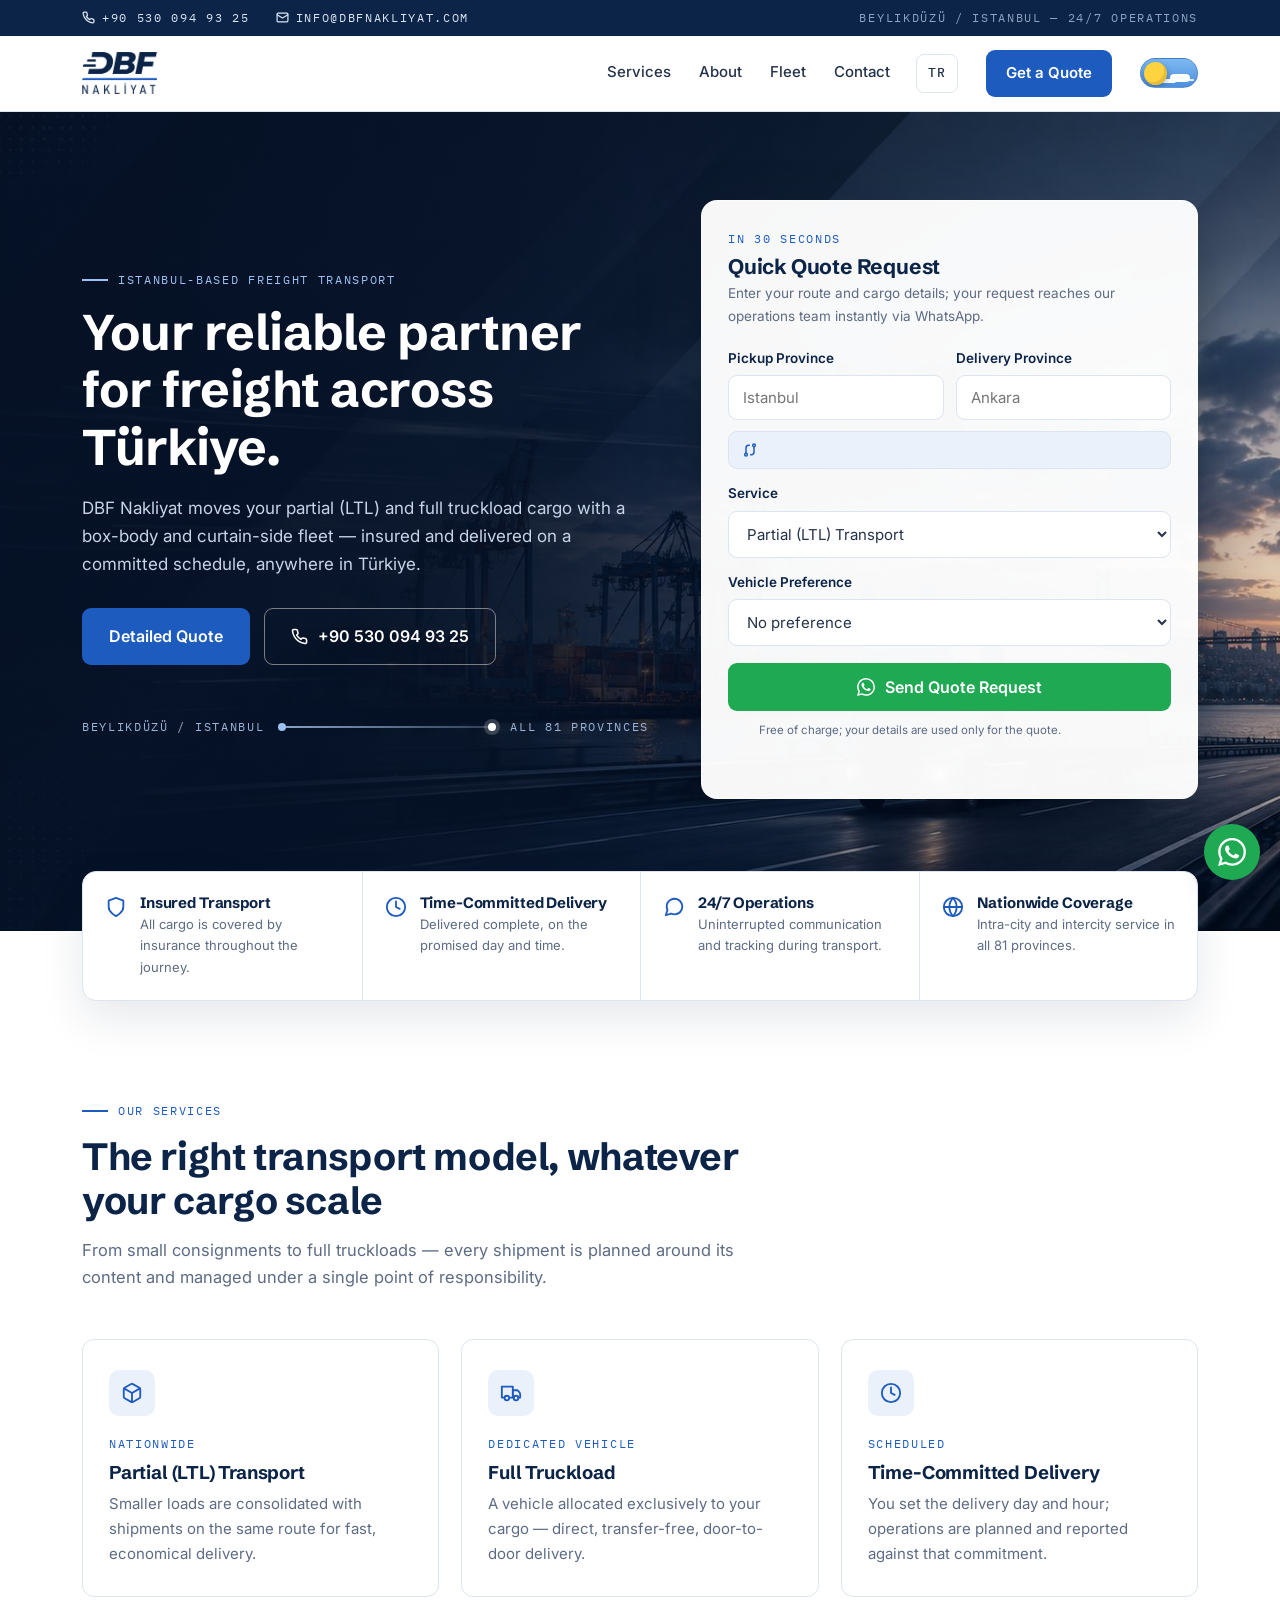
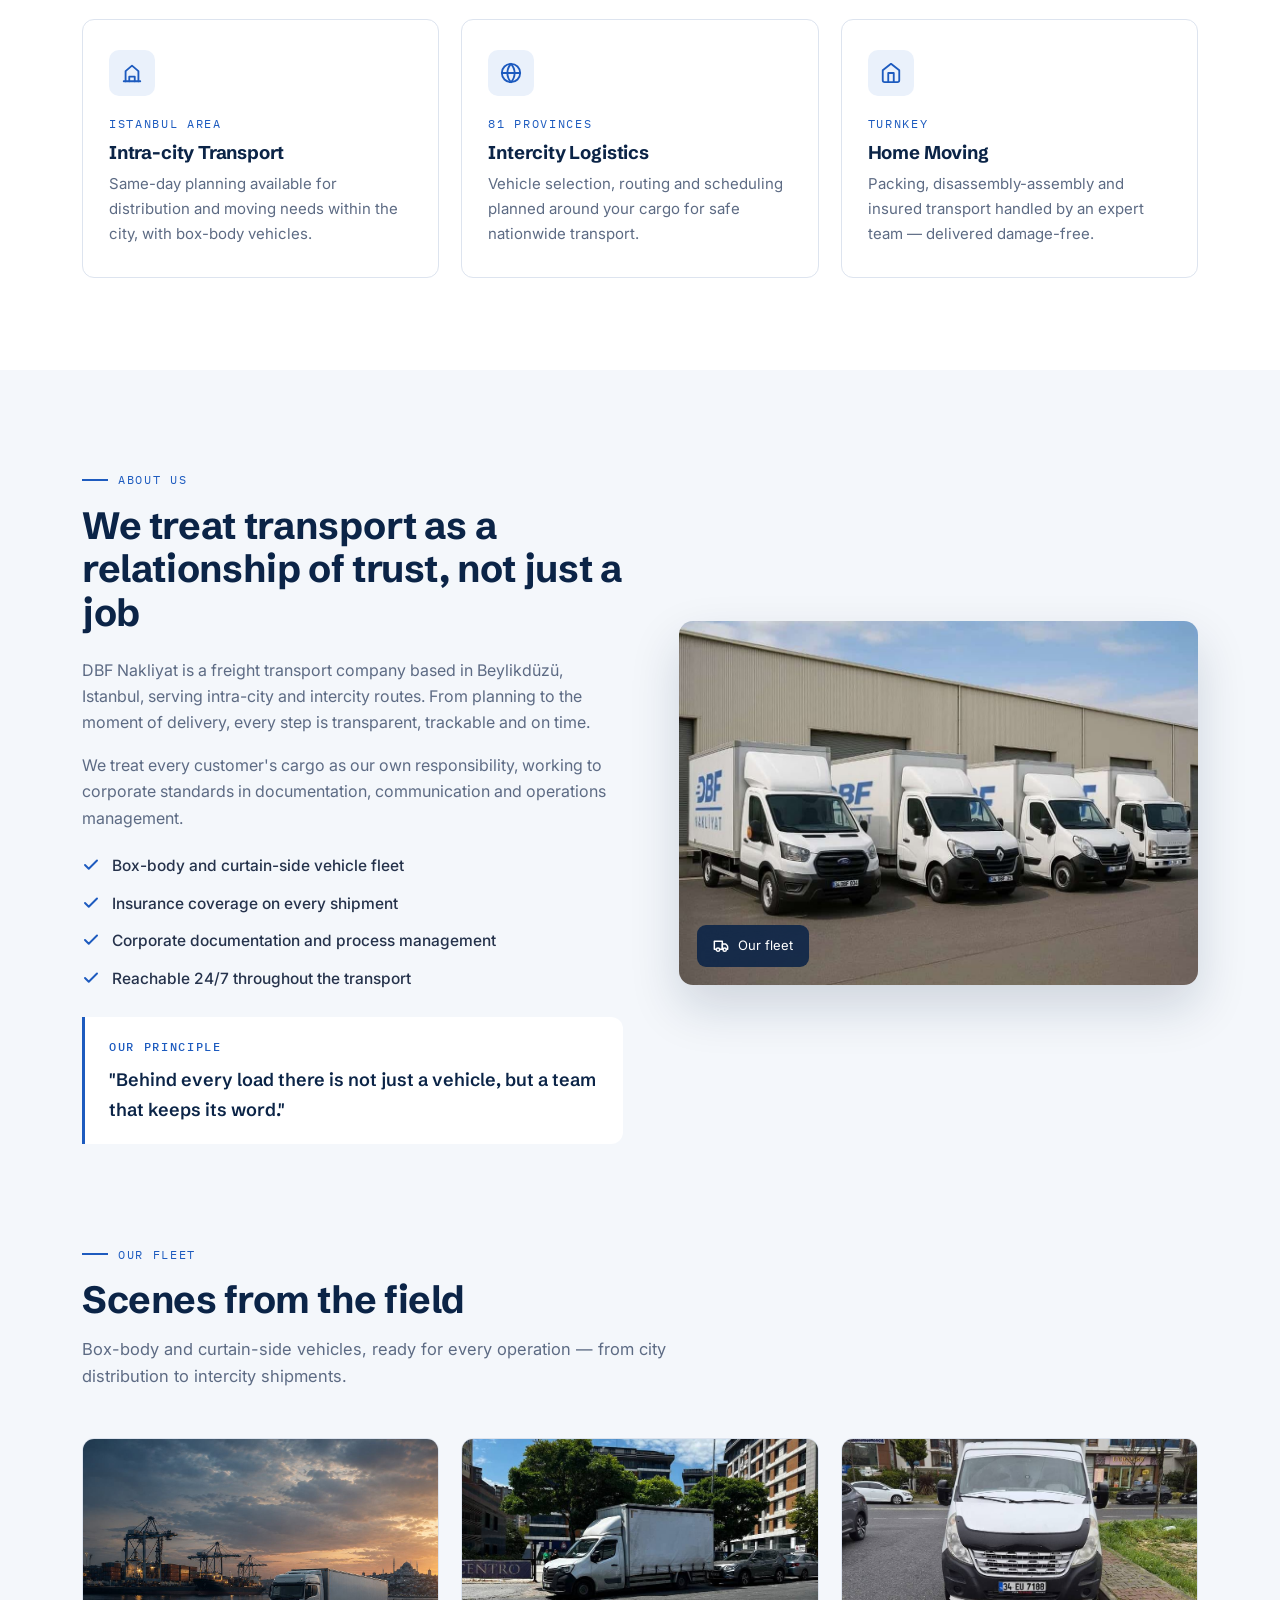
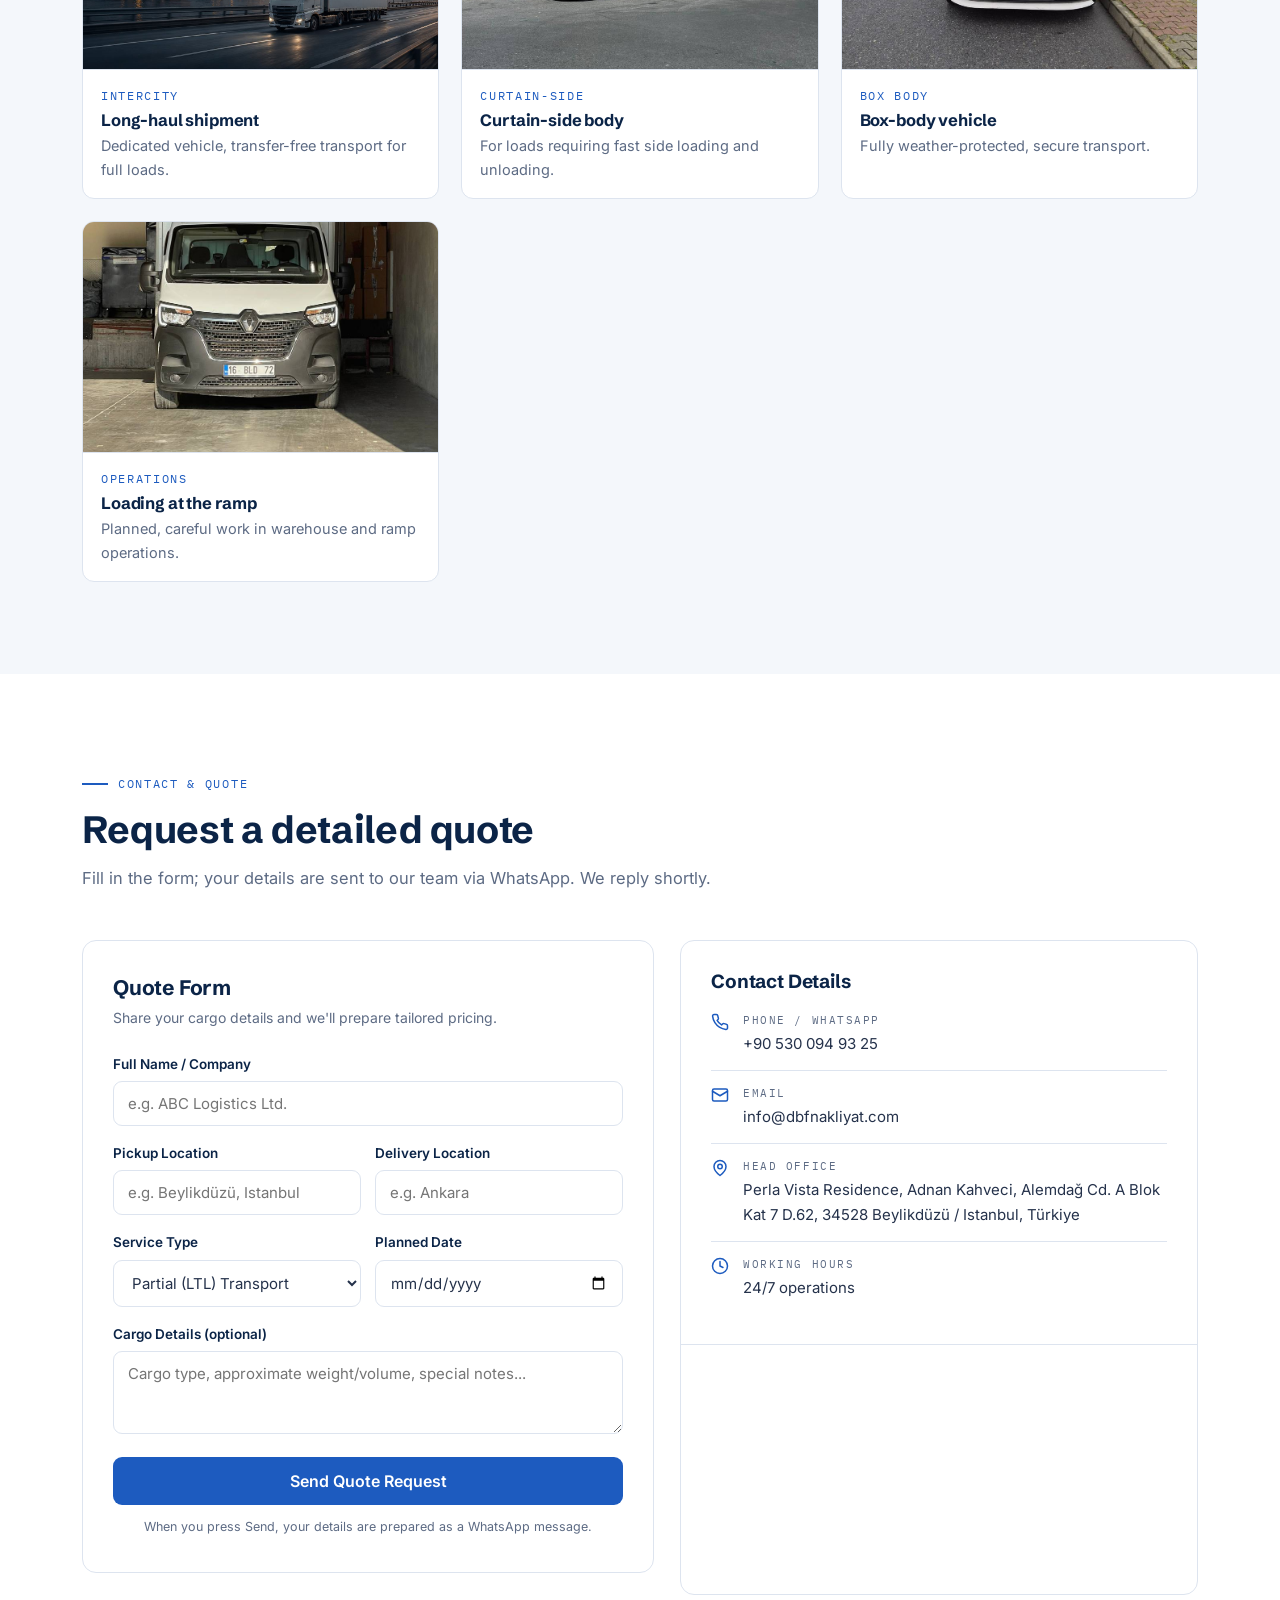
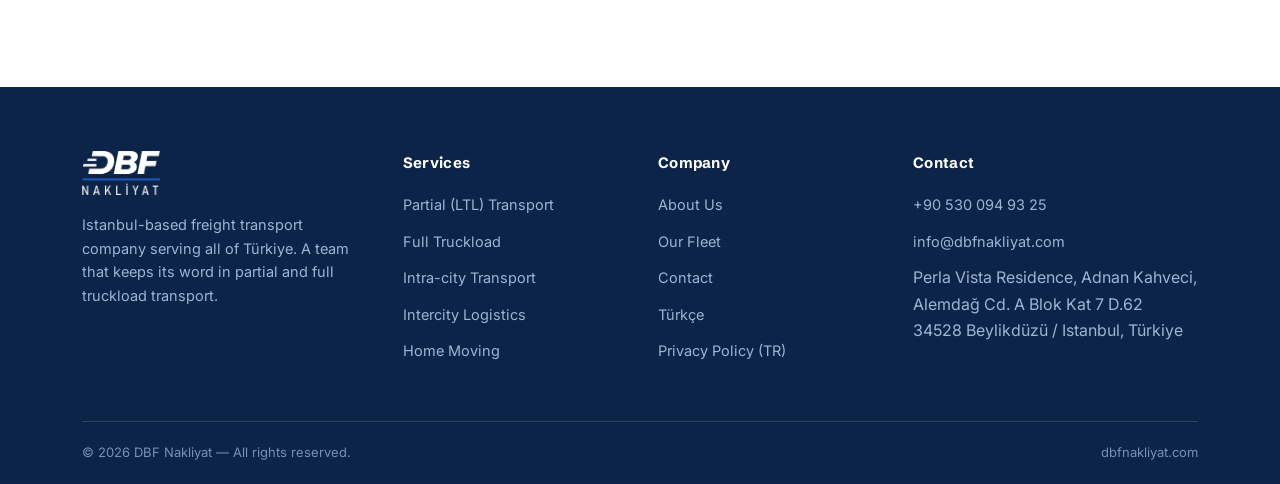
==== commit 8babc631: "Add files via upload" ====
--- a/en.html
+++ b/en.html
@@ -22,7 +22,7 @@
 <link rel="preconnect" href="https://fonts.googleapis.com">
 <link rel="preconnect" href="https://fonts.gstatic.com" crossorigin>
 <link href="https://fonts.googleapis.com/css2?family=Schibsted+Grotesk:wght@500;600;700&family=Inter:wght@400;500;600&family=IBM+Plex+Mono:wght@500&display=swap" rel="stylesheet">
-<link rel="stylesheet" href="style.css">
+<link rel="stylesheet" href="style.css?v=31">
 </head>
 <body>
 
@@ -395,6 +395,7 @@
           <li><a href="#fleet">Our Fleet</a></li>
           <li><a href="#contact">Contact</a></li>
           <li><a href="index.html">Türkçe</a></li>
+          <li><a href="kvkk.html">Privacy Policy (TR)</a></li>
         </ul>
       </div>
       <div>
@@ -435,7 +436,7 @@
 </div>
 
 <script>window.SAYFA_DIL = 'en';</script>
-<script src="app.js"></script>
+<script src="app.js?v=31"></script>
 <script>
 function hizliTeklif(){
   var nereden = document.getElementById('h-nereden').value.trim();
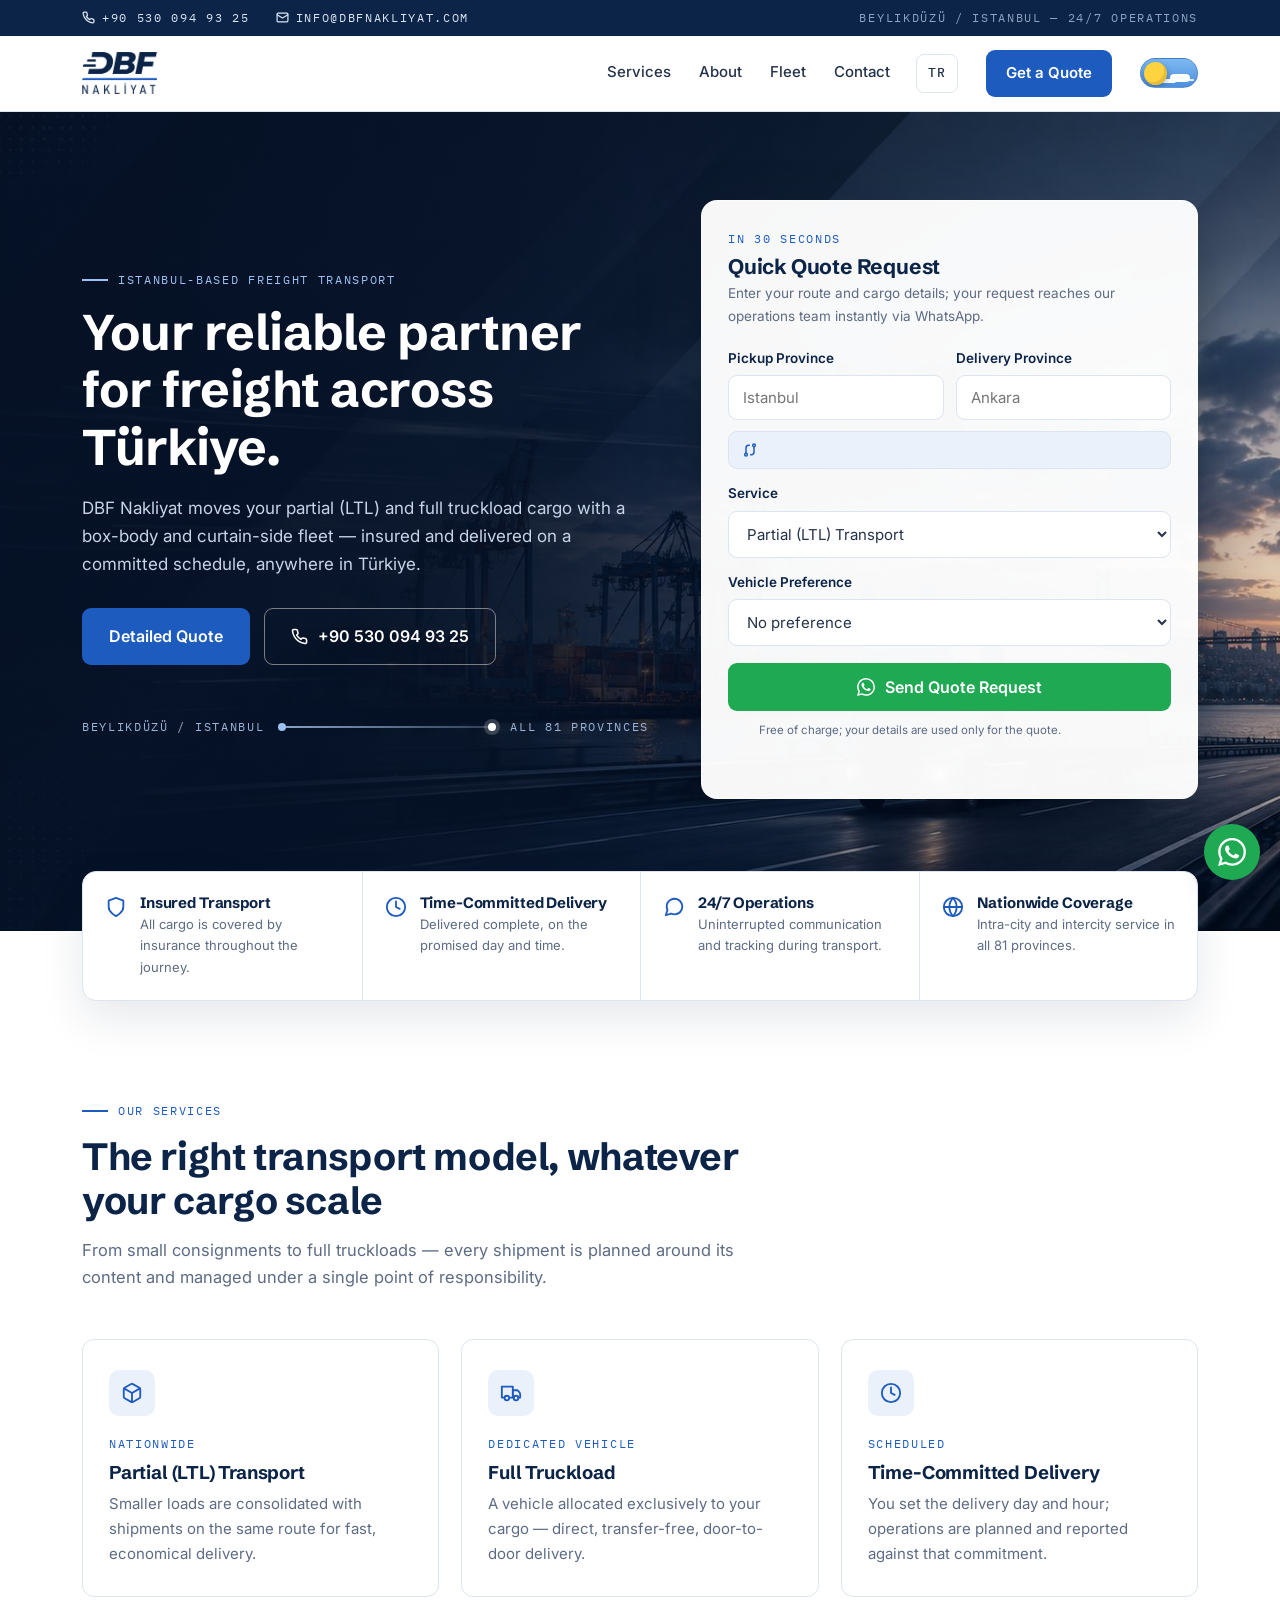
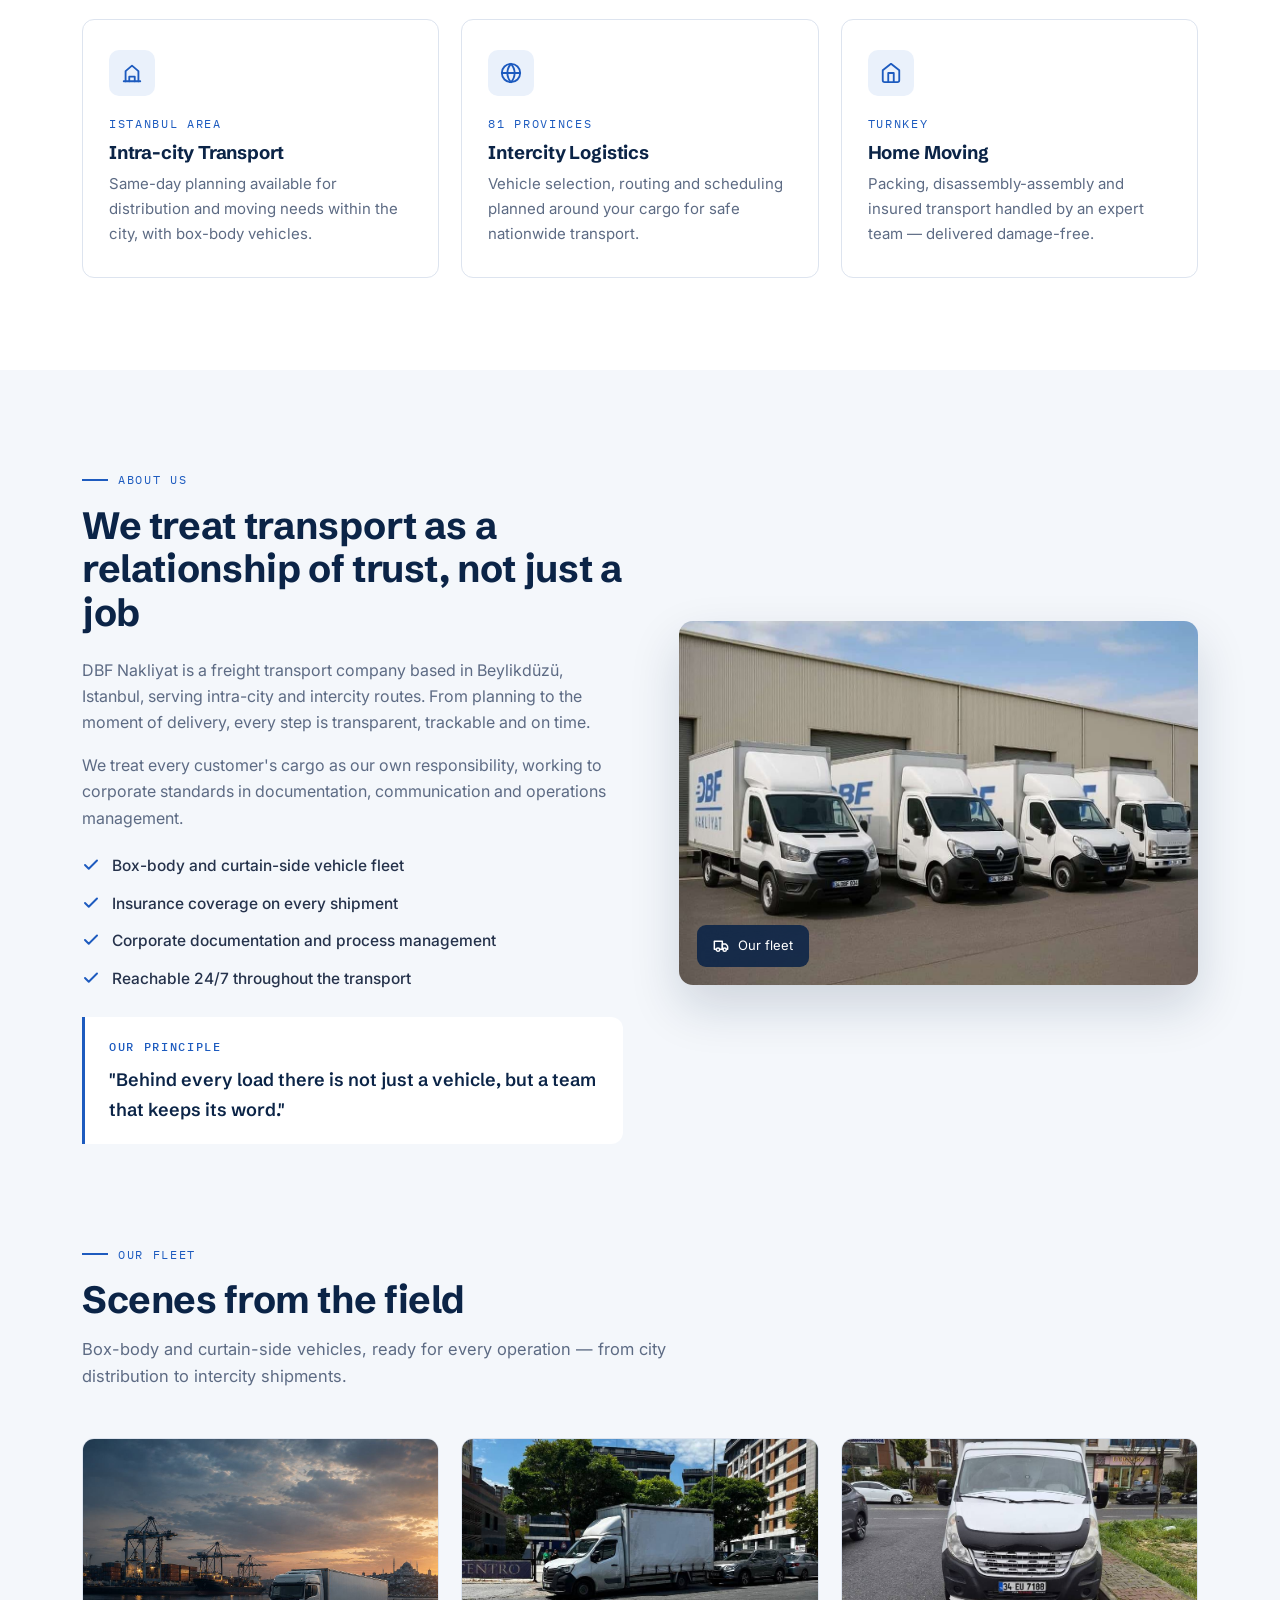
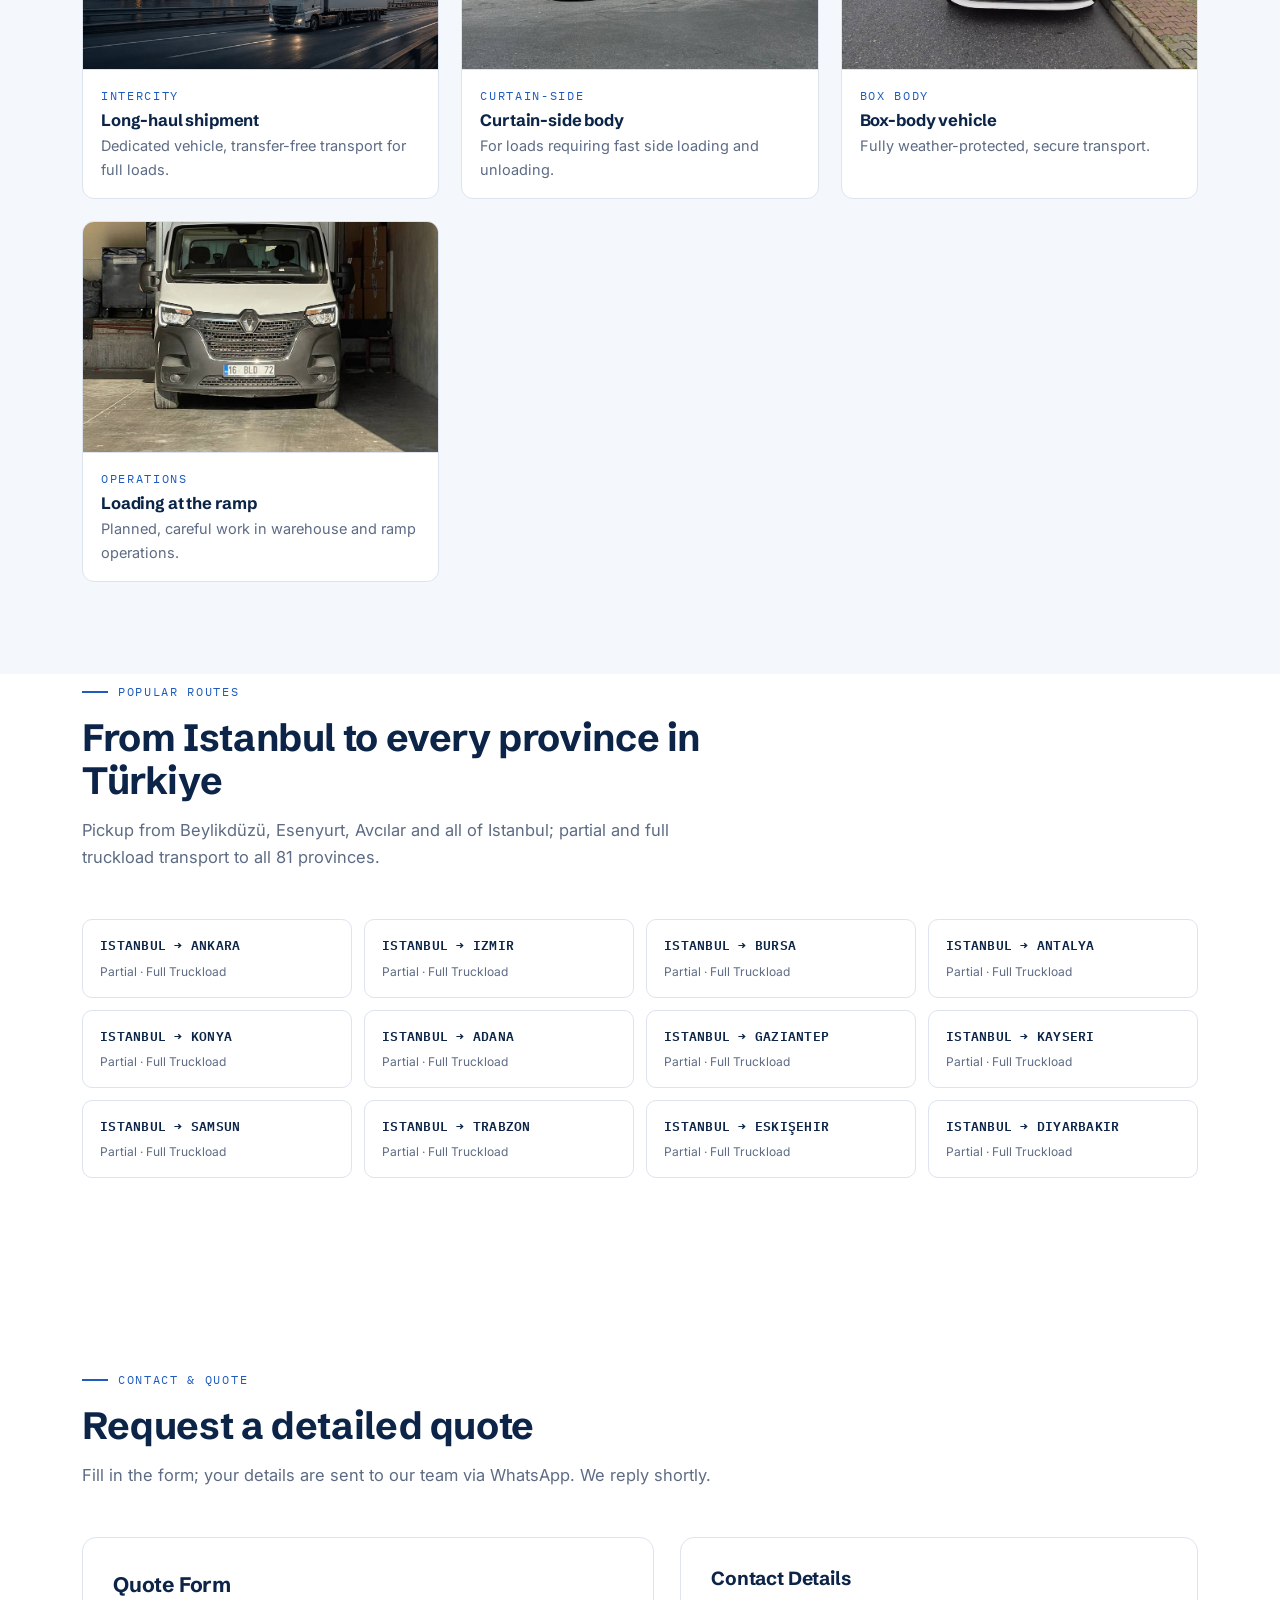
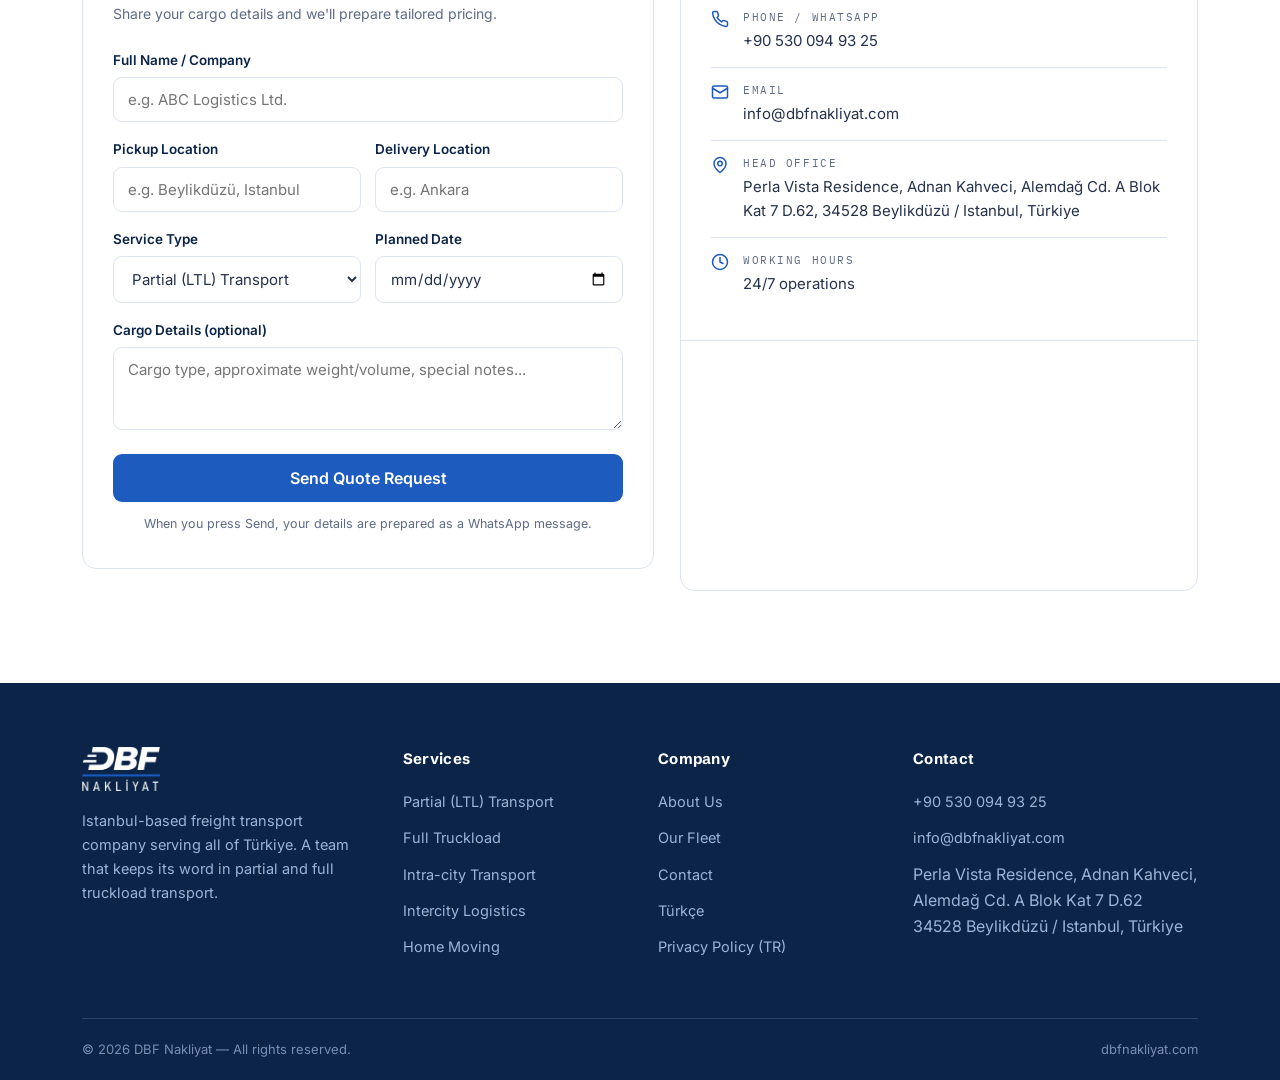
==== commit 32a06cca: "Add files via upload" ====
--- a/en.html
+++ b/en.html
@@ -3,9 +3,13 @@
 <head>
 <meta charset="UTF-8">
 <meta name="viewport" content="width=device-width, initial-scale=1.0">
-<title>DBF Nakliyat | Freight Transport &amp; Logistics — Istanbul, Türkiye</title>
-<meta name="description" content="DBF Nakliyat — Istanbul-based freight transport across Türkiye. Partial (LTL) and full truckload, insured, time-committed delivery. Call: +90 530 094 93 25">
+<title>DBF Nakliyat | Freight Transport &amp; Moving Company Istanbul Türkiye</title>
+<meta name="description" content="Istanbul-based freight and moving company DBF Nakliyat — nationwide partial and full truckload transportation across Türkiye. Insured, on-time delivery. Call 24/7: +90 530 094 93 25">
 <link rel="canonical" href="https://dbfnakliyat.com/en.html">
+<meta name="geo.region" content="TR-34">
+<meta name="geo.placename" content="Beylikdüzü, Istanbul">
+<meta name="geo.position" content="41.0009;28.6417">
+<meta name="ICBM" content="41.0009, 28.6417">
 <meta name="robots" content="index, follow">
 <link rel="alternate" hreflang="tr" href="https://dbfnakliyat.com/">
 <link rel="alternate" hreflang="en" href="https://dbfnakliyat.com/en.html">
@@ -15,6 +19,10 @@
 <meta property="og:url" content="https://dbfnakliyat.com/en.html">
 <meta property="og:image" content="https://dbfnakliyat.com/og-banner.jpg">
 <meta property="og:locale" content="en_US">
+<meta name="twitter:card" content="summary_large_image">
+<meta name="twitter:title" content="DBF Nakliyat | Freight Transport Istanbul Türkiye">
+<meta name="twitter:description" content="Nationwide partial and full truckload transport across Türkiye. Insured, on-time delivery.">
+<meta name="twitter:image" content="https://dbfnakliyat.com/og-banner.jpg">
 <link rel="manifest" href="manifest.json">
 <meta name="theme-color" content="#0B2447">
 <link rel="apple-touch-icon" href="icon-192.png">
@@ -22,7 +30,7 @@
 <link rel="preconnect" href="https://fonts.googleapis.com">
 <link rel="preconnect" href="https://fonts.gstatic.com" crossorigin>
 <link href="https://fonts.googleapis.com/css2?family=Schibsted+Grotesk:wght@500;600;700&family=Inter:wght@400;500;600&family=IBM+Plex+Mono:wght@500&display=swap" rel="stylesheet">
-<link rel="stylesheet" href="style.css?v=31">
+<link rel="stylesheet" href="style.css?v=32">
 </head>
 <body>
 
@@ -291,6 +299,68 @@
     </div>
   </section>
 
+
+  <!-- POPULAR ROUTES -->
+  <section class="guzergah" id="routes">
+    <div class="wrap">
+      <div class="baslik reveal">
+        <span class="mono eyebrow">Popular Routes</span>
+        <h2>From Istanbul to every province in Türkiye</h2>
+        <p class="lead">Pickup from Beylikdüzü, Esenyurt, Avcılar and all of Istanbul; partial and full truckload transport to all 81 provinces.</p>
+      </div>
+      <div class="rota-grid">
+        <a class="rota-kart reveal" href="#contact" aria-label="Get a quote for Istanbul to Ankara freight">
+          <span class="mono">Istanbul → Ankara</span>
+          <small>Partial · Full Truckload</small>
+        </a>
+        <a class="rota-kart reveal" href="#contact" aria-label="Get a quote for Istanbul to Izmir freight">
+          <span class="mono">Istanbul → Izmir</span>
+          <small>Partial · Full Truckload</small>
+        </a>
+        <a class="rota-kart reveal" href="#contact" aria-label="Get a quote for Istanbul to Bursa freight">
+          <span class="mono">Istanbul → Bursa</span>
+          <small>Partial · Full Truckload</small>
+        </a>
+        <a class="rota-kart reveal" href="#contact" aria-label="Get a quote for Istanbul to Antalya freight">
+          <span class="mono">Istanbul → Antalya</span>
+          <small>Partial · Full Truckload</small>
+        </a>
+        <a class="rota-kart reveal" href="#contact" aria-label="Get a quote for Istanbul to Konya freight">
+          <span class="mono">Istanbul → Konya</span>
+          <small>Partial · Full Truckload</small>
+        </a>
+        <a class="rota-kart reveal" href="#contact" aria-label="Get a quote for Istanbul to Adana freight">
+          <span class="mono">Istanbul → Adana</span>
+          <small>Partial · Full Truckload</small>
+        </a>
+        <a class="rota-kart reveal" href="#contact" aria-label="Get a quote for Istanbul to Gaziantep freight">
+          <span class="mono">Istanbul → Gaziantep</span>
+          <small>Partial · Full Truckload</small>
+        </a>
+        <a class="rota-kart reveal" href="#contact" aria-label="Get a quote for Istanbul to Kayseri freight">
+          <span class="mono">Istanbul → Kayseri</span>
+          <small>Partial · Full Truckload</small>
+        </a>
+        <a class="rota-kart reveal" href="#contact" aria-label="Get a quote for Istanbul to Samsun freight">
+          <span class="mono">Istanbul → Samsun</span>
+          <small>Partial · Full Truckload</small>
+        </a>
+        <a class="rota-kart reveal" href="#contact" aria-label="Get a quote for Istanbul to Trabzon freight">
+          <span class="mono">Istanbul → Trabzon</span>
+          <small>Partial · Full Truckload</small>
+        </a>
+        <a class="rota-kart reveal" href="#contact" aria-label="Get a quote for Istanbul to Eskişehir freight">
+          <span class="mono">Istanbul → Eskişehir</span>
+          <small>Partial · Full Truckload</small>
+        </a>
+        <a class="rota-kart reveal" href="#contact" aria-label="Get a quote for Istanbul to Diyarbakır freight">
+          <span class="mono">Istanbul → Diyarbakır</span>
+          <small>Partial · Full Truckload</small>
+        </a>
+      </div>
+    </div>
+  </section>
+
   <!-- CONTACT -->
   <section id="contact">
     <div class="wrap">
@@ -436,7 +506,7 @@
 </div>
 
 <script>window.SAYFA_DIL = 'en';</script>
-<script src="app.js?v=31"></script>
+<script src="app.js?v=32"></script>
 <script>
 function hizliTeklif(){
   var nereden = document.getElementById('h-nereden').value.trim();
--- a/style.css
+++ b/style.css
@@ -426,3 +426,21 @@
   [data-tema="koyu"] .dil-rozet{color:#E9F0FB;border-color:var(--cizgi)}
   @media(min-width:961px){.dil-rozet{display:none}}  /* masaüstünde menüdeki EN yeterli */
   @media(max-width:960px){.nav{gap:12px}}
+
+  /* ---------- POPÜLER GÜZERGÂHLAR ---------- */
+  .guzergah{padding-top:0}
+  .rota-grid{display:grid;grid-template-columns:repeat(4,1fr);gap:12px}
+  .rota-kart{
+    display:flex;flex-direction:column;gap:5px;
+    border:1px solid var(--cizgi);border-radius:10px;
+    background:#fff;padding:15px 17px;
+    transition:border-color .15s,transform .15s,box-shadow .15s;
+  }
+  .rota-kart .mono{font-size:13px;color:var(--lacivert);font-weight:600;letter-spacing:.02em}
+  .rota-kart small{color:var(--gri);font-size:12px}
+  .rota-kart:hover{border-color:var(--mavi);transform:translateY(-2px);box-shadow:0 10px 24px rgba(11,36,71,.08)}
+  .seo-metin{margin-top:28px;color:var(--gri);font-size:14.5px;line-height:1.75;max-width:920px}
+  [data-tema="koyu"] .rota-kart{background:#101F39;border-color:var(--cizgi)}
+  [data-tema="koyu"] .rota-kart .mono{color:#E9F0FB}
+  @media(max-width:960px){.rota-grid{grid-template-columns:repeat(3,1fr)}}
+  @media(max-width:640px){.rota-grid{grid-template-columns:repeat(2,1fr)}}
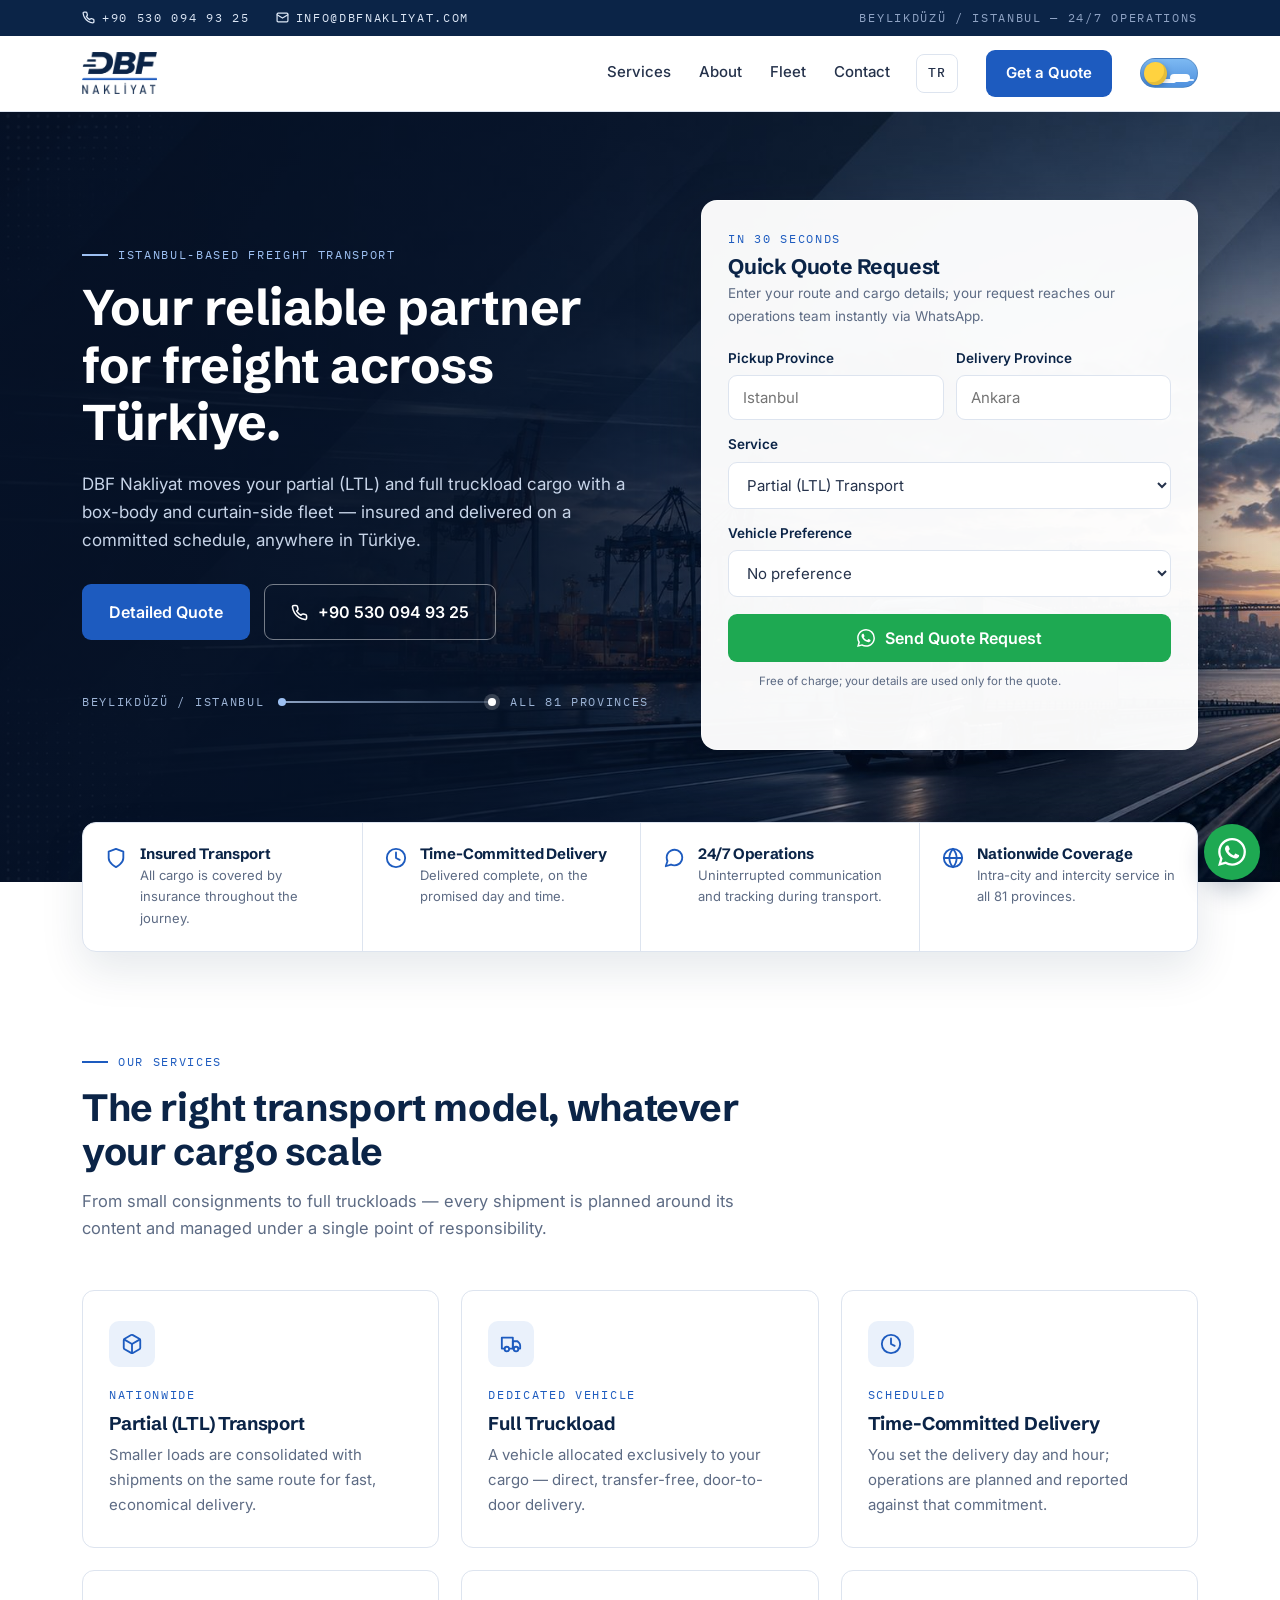
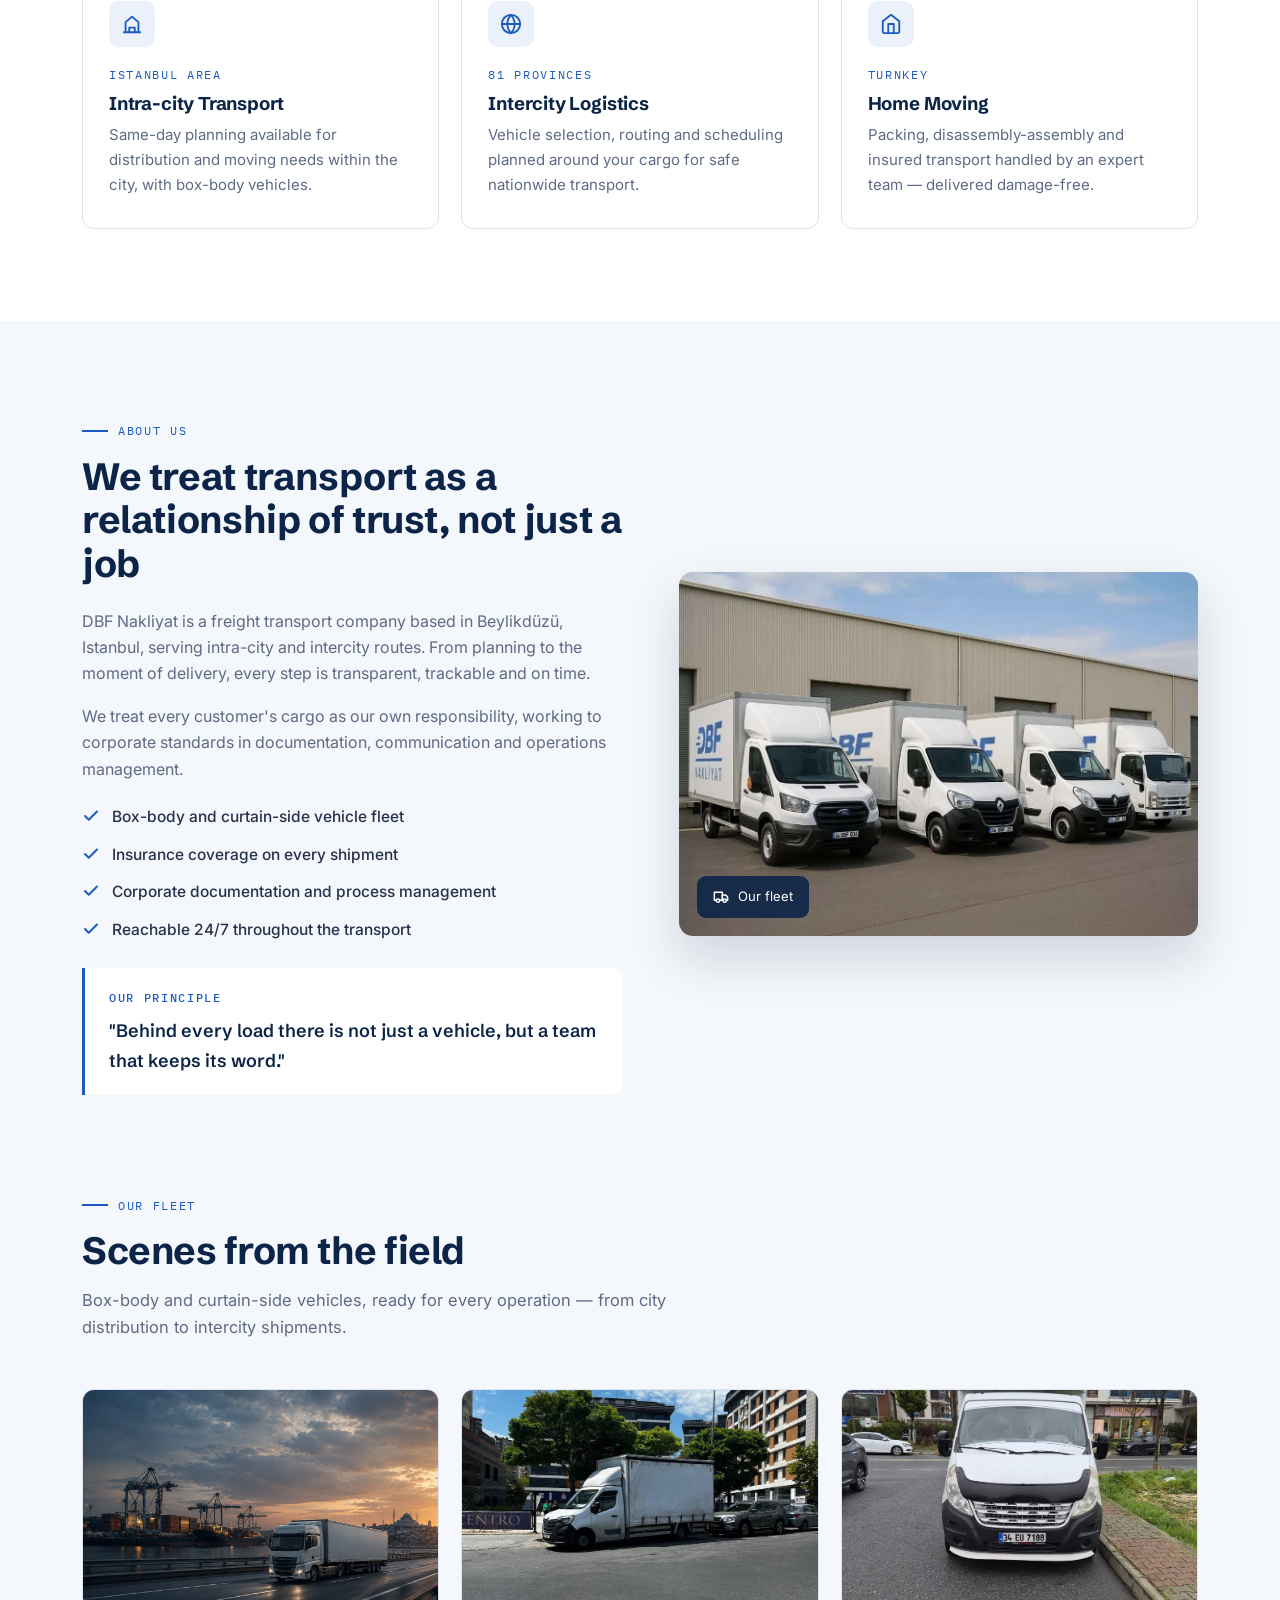
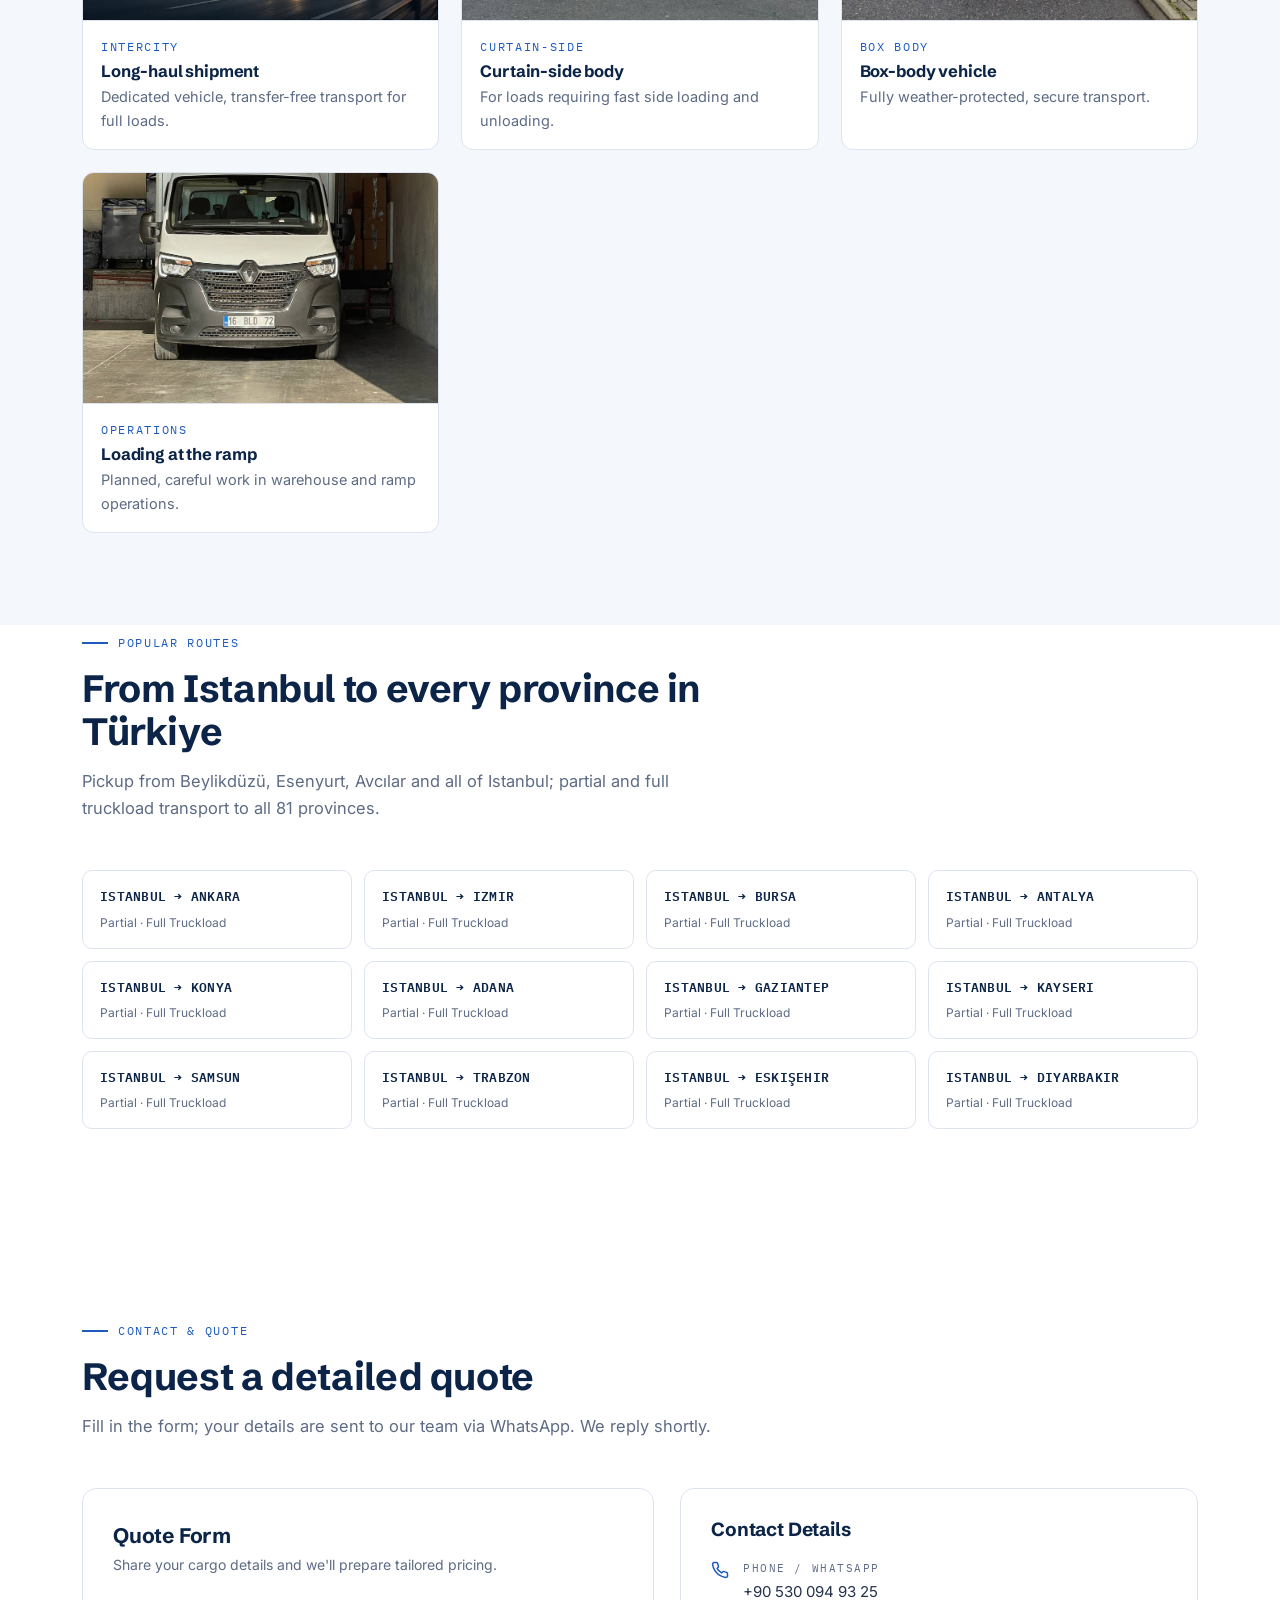
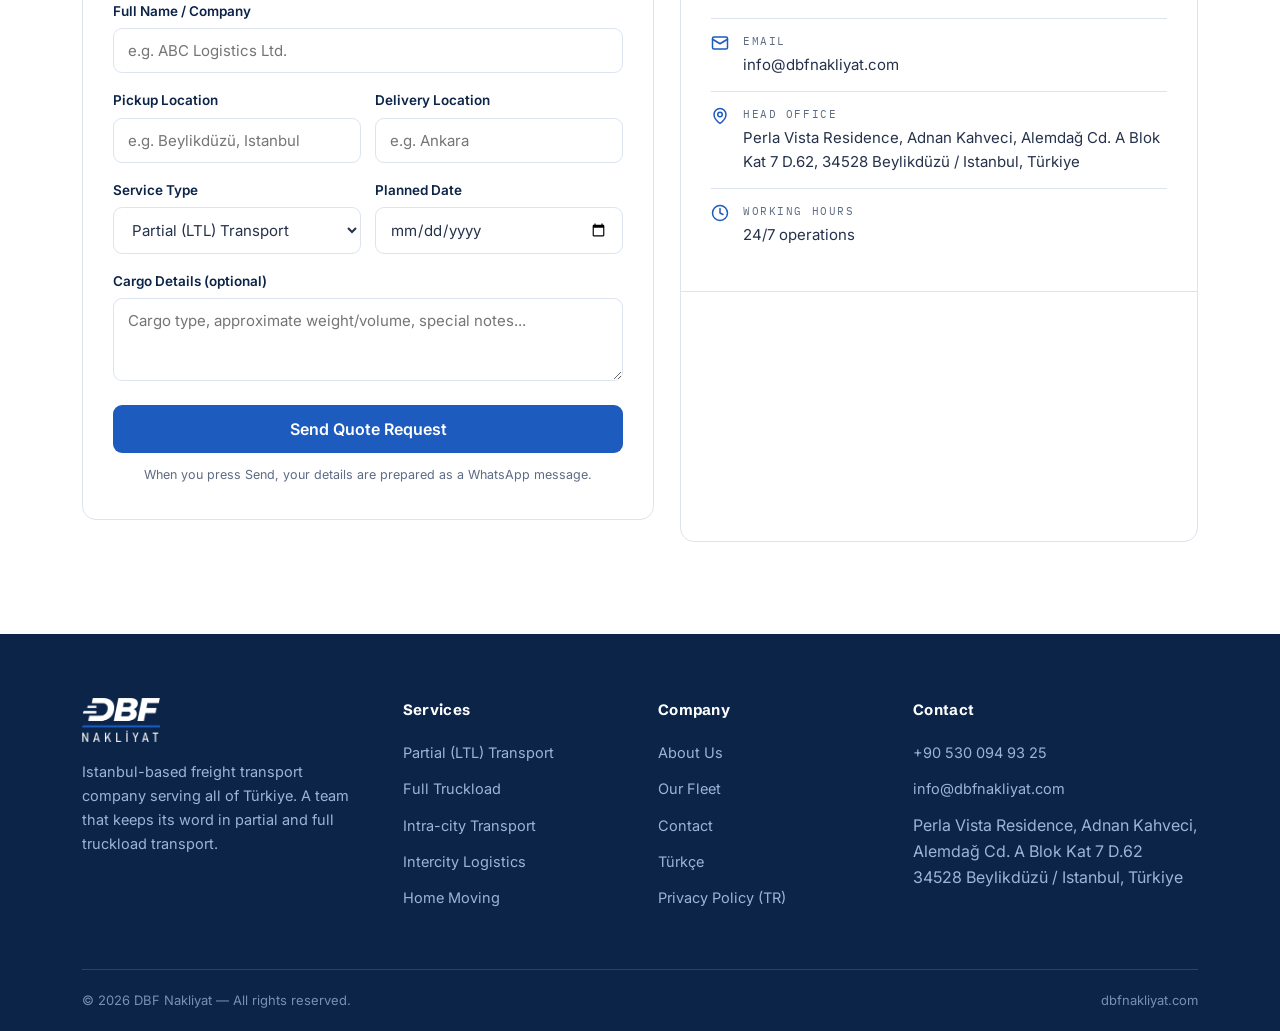
==== commit 535225ab: "Add files via upload" ====
--- a/en.html
+++ b/en.html
@@ -30,7 +30,7 @@
 <link rel="preconnect" href="https://fonts.googleapis.com">
 <link rel="preconnect" href="https://fonts.gstatic.com" crossorigin>
 <link href="https://fonts.googleapis.com/css2?family=Schibsted+Grotesk:wght@500;600;700&family=Inter:wght@400;500;600&family=IBM+Plex+Mono:wght@500&display=swap" rel="stylesheet">
-<link rel="stylesheet" href="style.css?v=32">
+<link rel="stylesheet" href="style.css?v=33">
 </head>
 <body>
 
--- a/style.css
+++ b/style.css
@@ -282,6 +282,7 @@
   .menu .dil:hover{border-color:var(--mavi)}
   .logo .l-koyu{display:none}
   .mesafe{display:flex;align-items:center;gap:9px;background:var(--mavi-acik);color:var(--lacivert);border:1px solid var(--cizgi);border-radius:9px;padding:10px 13px;font-size:13.5px;font-weight:600;margin:-2px 0 13px}
+  .mesafe[hidden]{display:none}
   .mesafe svg{flex-shrink:0;color:var(--mavi)}
   .mesafe .mono{color:var(--mavi)}
 
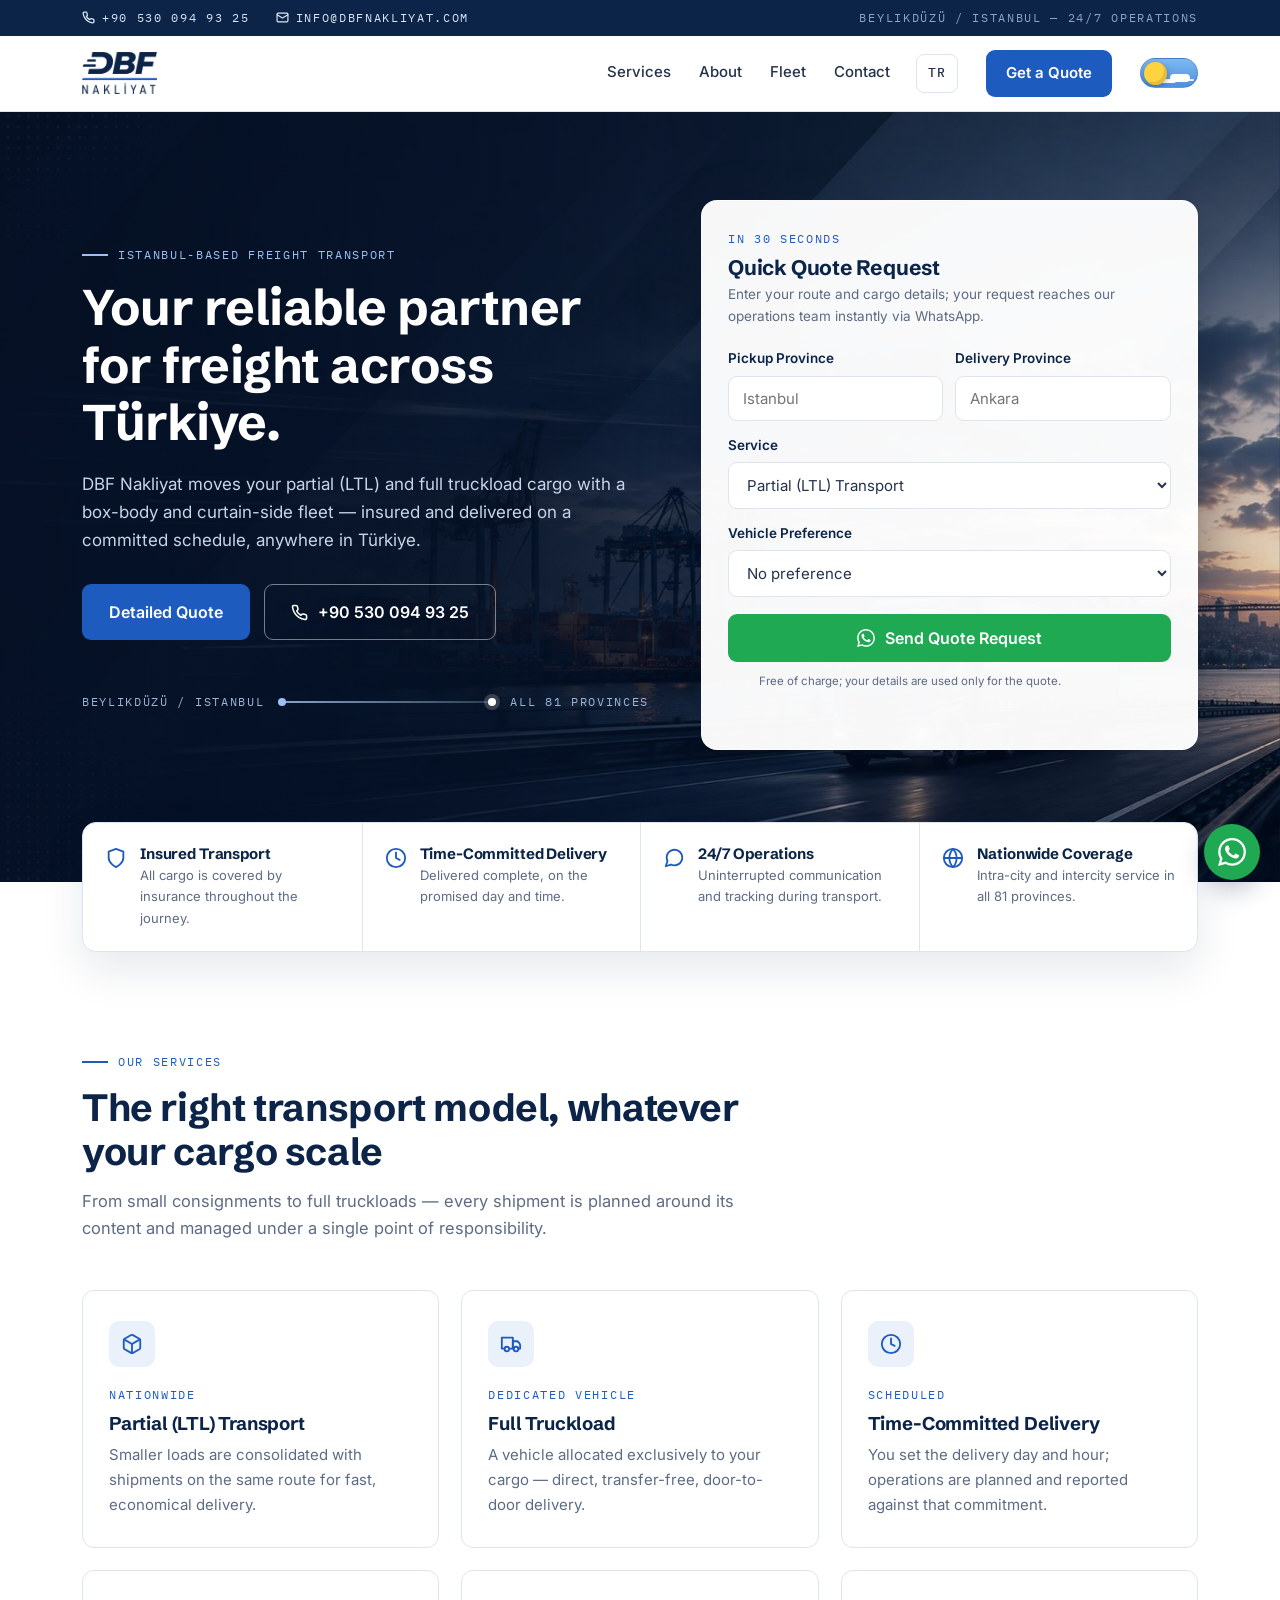
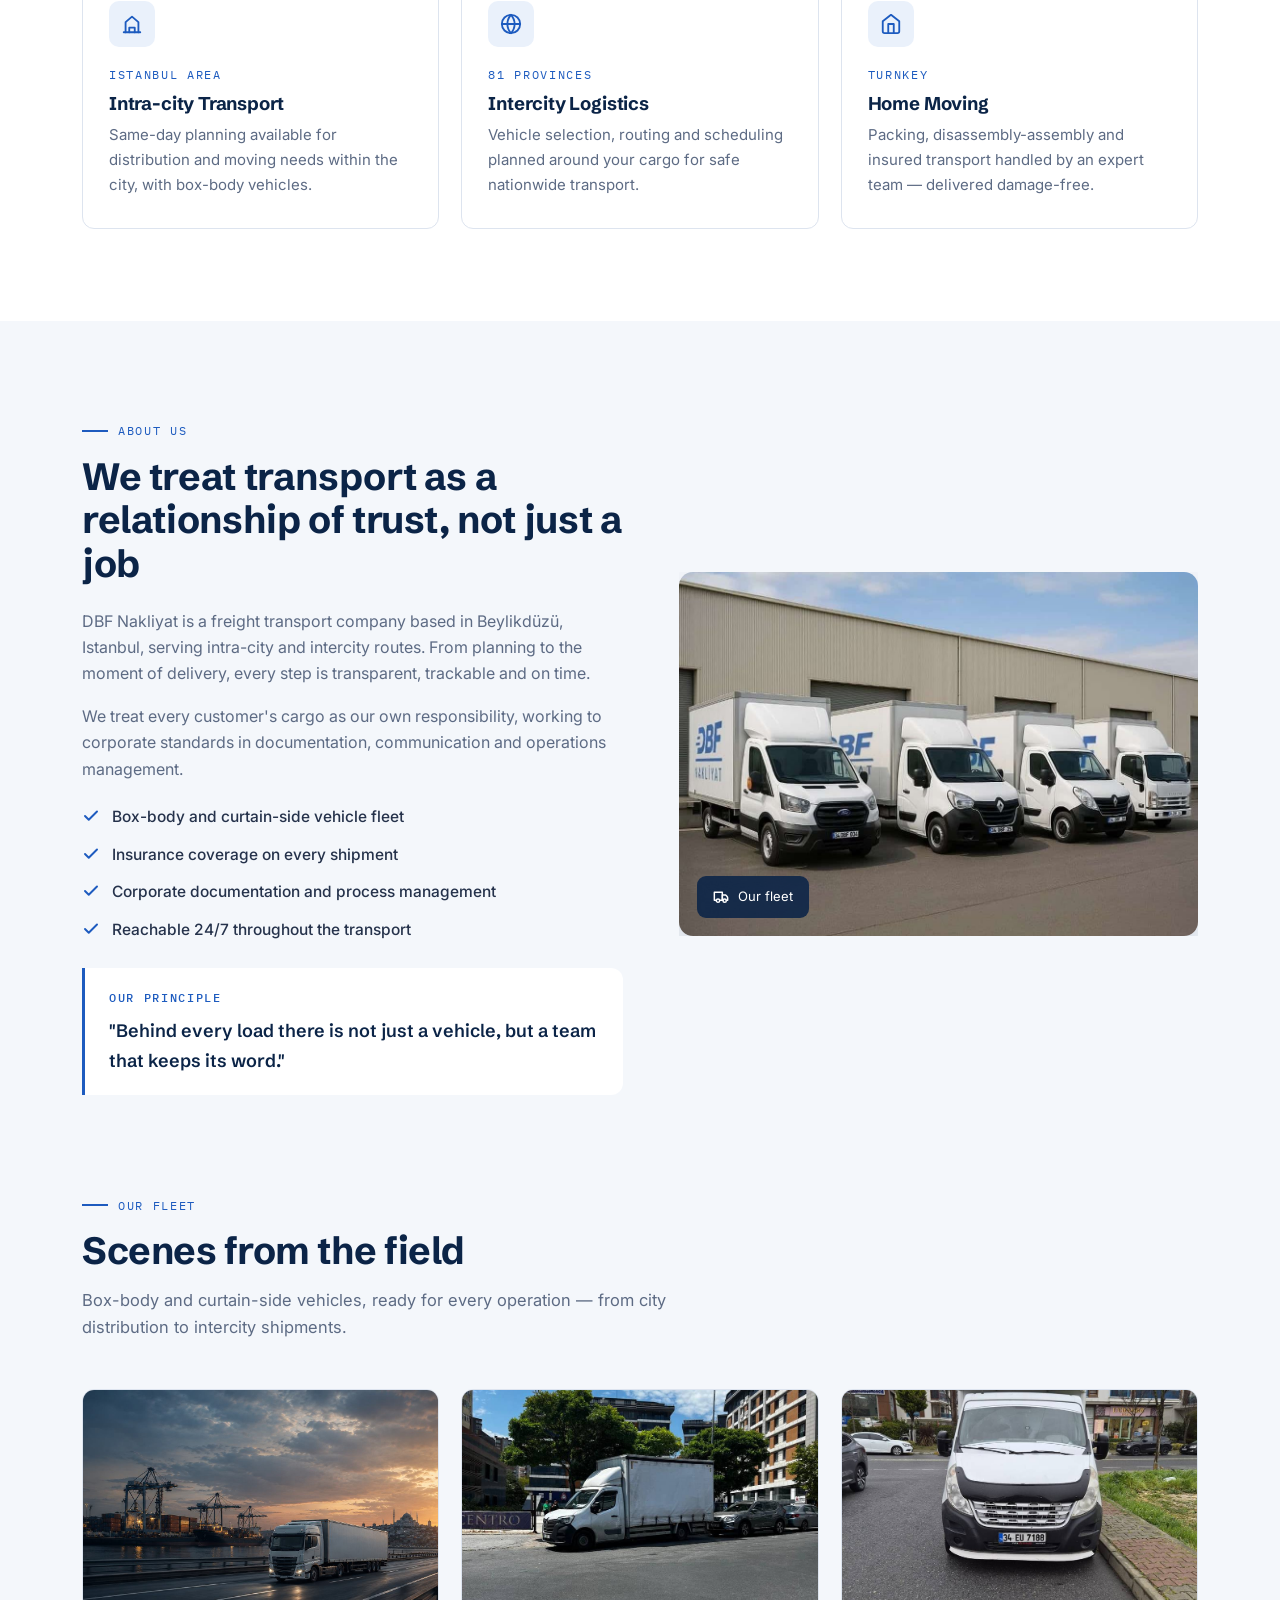
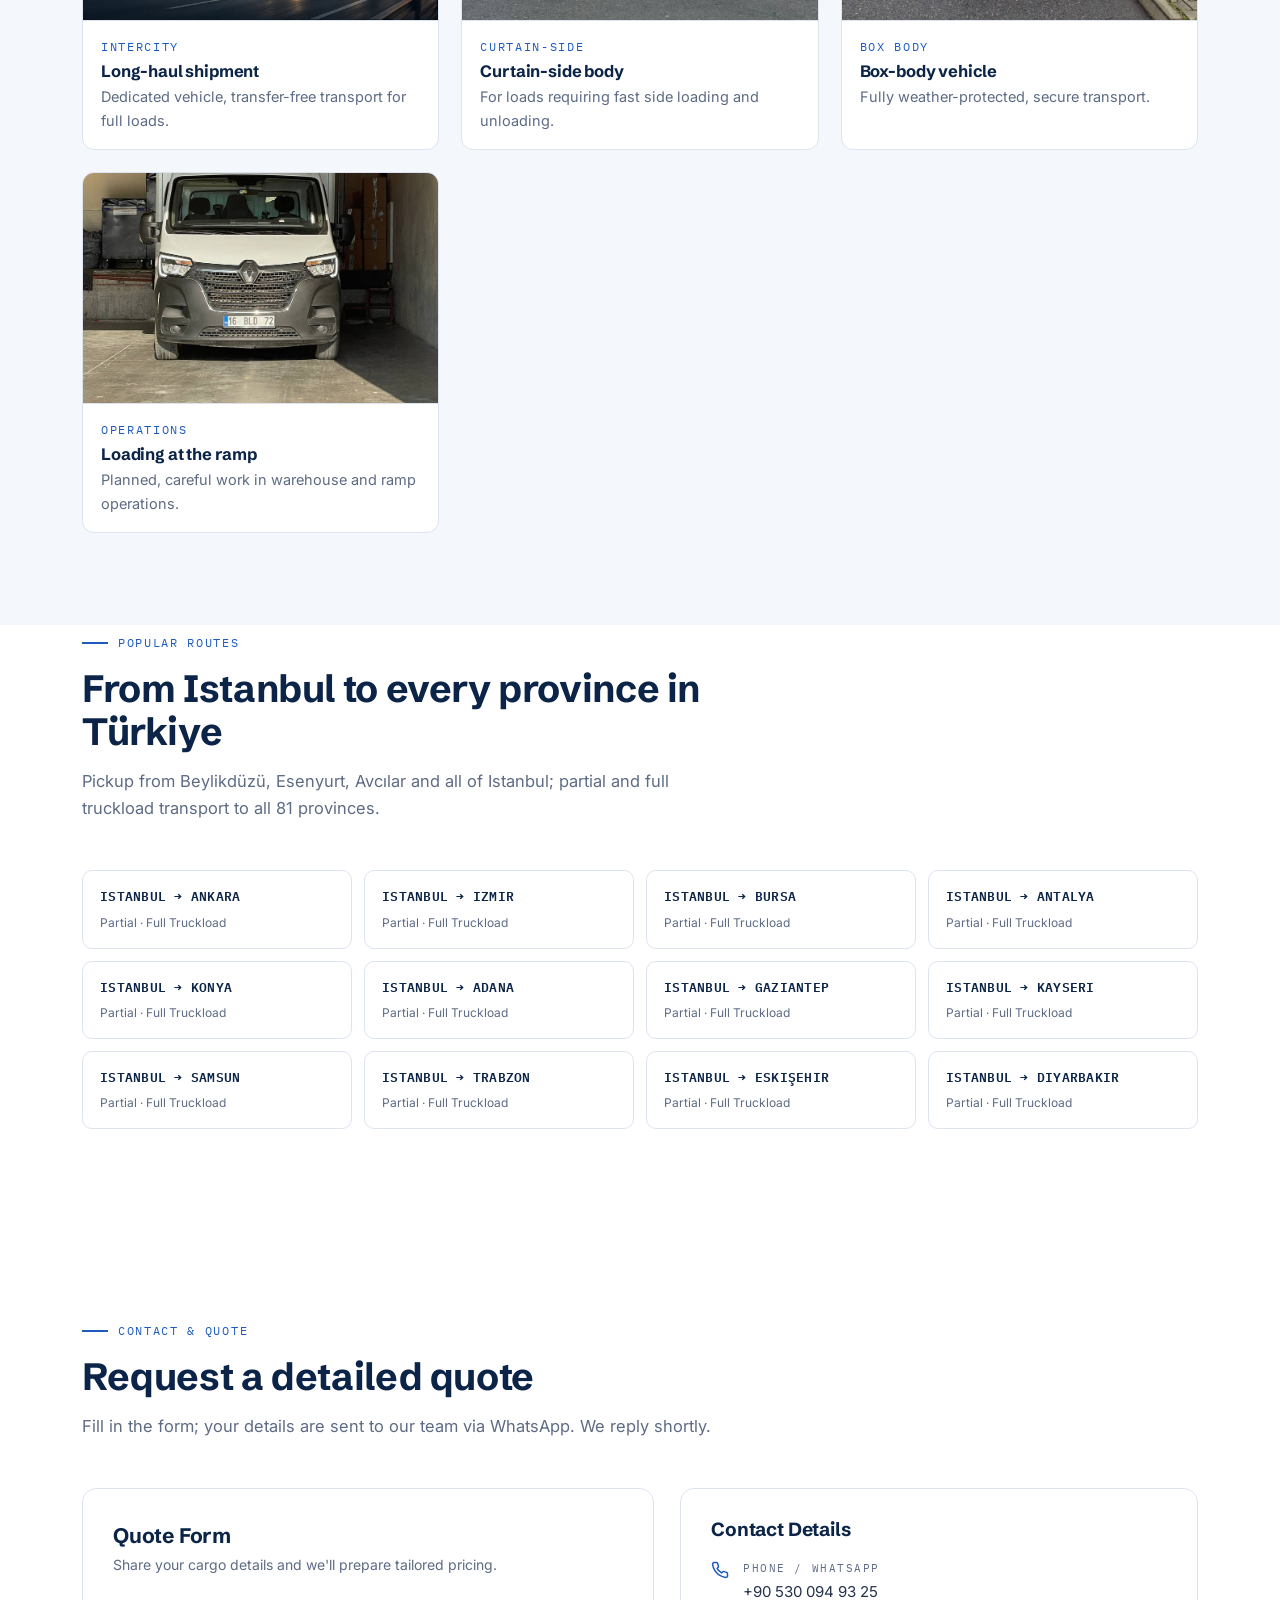
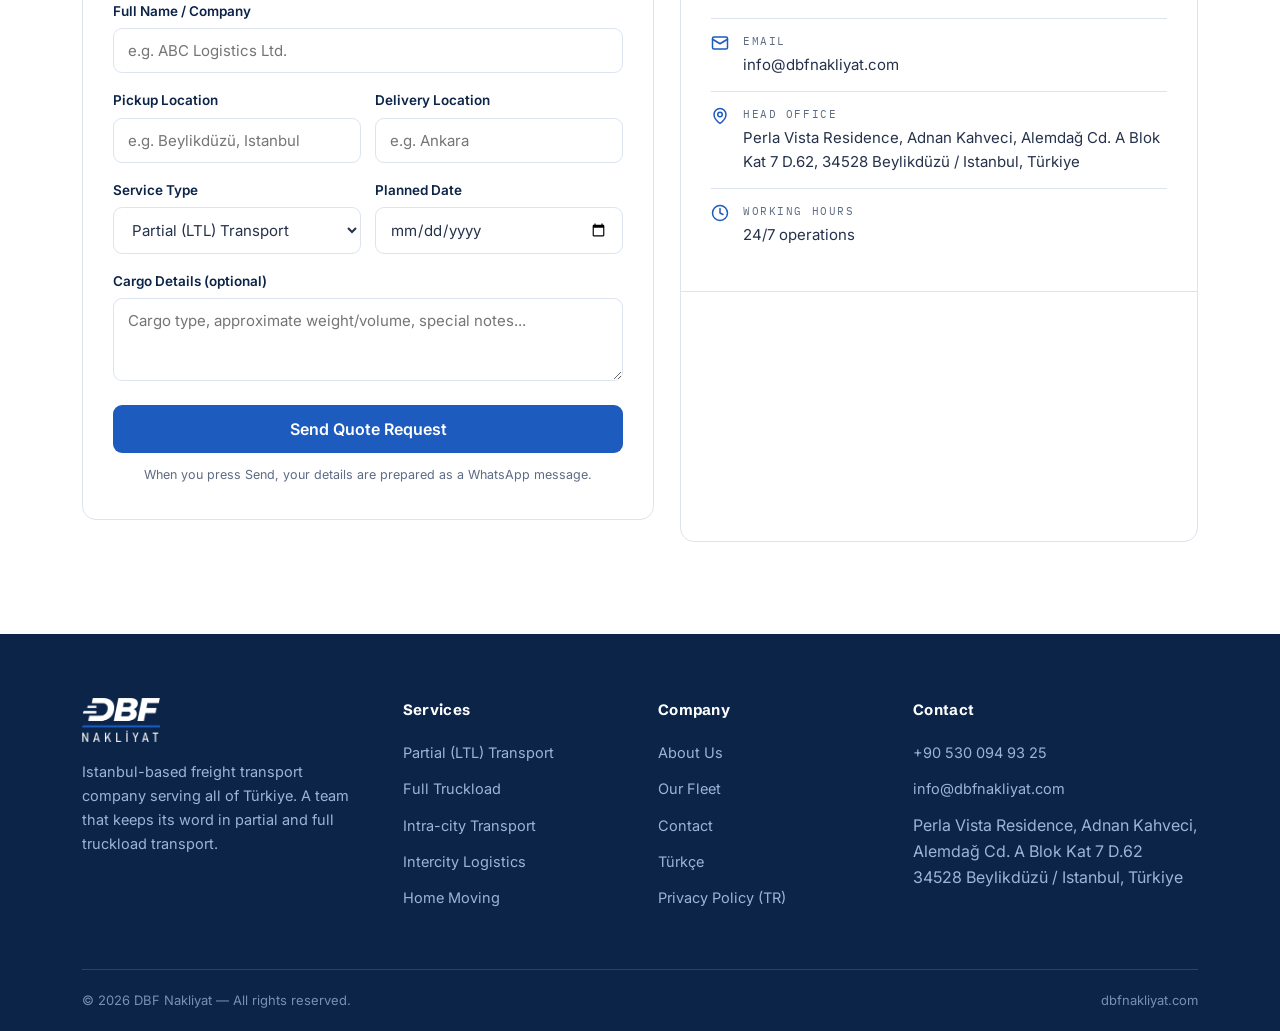
==== commit e484afb0: "Add files via upload" ====
--- a/en.html
+++ b/en.html
@@ -30,9 +30,10 @@
 <link rel="preconnect" href="https://fonts.googleapis.com">
 <link rel="preconnect" href="https://fonts.gstatic.com" crossorigin>
 <link href="https://fonts.googleapis.com/css2?family=Schibsted+Grotesk:wght@500;600;700&family=Inter:wght@400;500;600&family=IBM+Plex+Mono:wght@500&display=swap" rel="stylesheet">
-<link rel="stylesheet" href="style.css?v=33">
+<link rel="stylesheet" href="style.css?v=40">
 </head>
 <body>
+<div class="ilerleme" id="ilerleme" aria-hidden="true"></div>
 
 <div class="topbar">
   <div class="in mono">
@@ -99,7 +100,7 @@
         </div>
         <div class="rota" aria-hidden="true">
           <span class="mono">Beylikdüzü / Istanbul</span>
-          <div class="hat"></div>
+          <div class="hat"><span class="tir"><svg width="22" height="22" viewBox="0 0 24 24" fill="none" stroke="currentColor" stroke-width="2" stroke-linecap="round" stroke-linejoin="round"><path d="M10 17h4V5H2v12h3"/><path d="M20 17h2v-3.34a4 4 0 0 0-1.17-2.83L19 9h-5v8h1"/><circle cx="7.5" cy="17.5" r="2.5"/><circle cx="17.5" cy="17.5" r="2.5"/></svg></span></div>
           <span class="mono">All 81 Provinces</span>
         </div>
       </div>
@@ -506,7 +507,7 @@
 </div>
 
 <script>window.SAYFA_DIL = 'en';</script>
-<script src="app.js?v=32"></script>
+<script src="app.js?v=40"></script>
 <script>
 function hizliTeklif(){
   var nereden = document.getElementById('h-nereden').value.trim();
--- a/style.css
+++ b/style.css
@@ -445,3 +445,140 @@
   [data-tema="koyu"] .rota-kart .mono{color:#E9F0FB}
   @media(max-width:960px){.rota-grid{grid-template-columns:repeat(3,1fr)}}
   @media(max-width:640px){.rota-grid{grid-template-columns:repeat(2,1fr)}}
+
+
+  /* =====================================================================
+     v4 — BELİRGİN ANİMASYONLAR + İSTANBUL BÖLGE BÖLÜMLERİ
+     ===================================================================== */
+
+  /* ---- kaydırma ilerleme çubuğu ---- */
+  .ilerleme{position:fixed;top:0;left:0;right:0;height:3px;z-index:200;pointer-events:none;
+    background:linear-gradient(90deg,var(--mavi),#6FA5F5);transform:scaleX(0);transform-origin:0 50%}
+
+  /* ---- hero: açılış sahnesi ---- */
+  @keyframes yuksel{from{opacity:0;transform:translateY(30px)}to{opacity:1;transform:none}}
+  @keyframes sagdan{from{opacity:0;transform:translateX(46px) scale(.96)}to{opacity:1;transform:none}}
+  @keyframes kenburns{from{transform:scale(1.14) translateX(-1.5%)}to{transform:scale(1.02) translateX(0)}}
+  .hero .bg{animation:kenburns 24s ease-in-out infinite alternate;will-change:transform}
+  .hero .wrap > div:first-child > *{animation:yuksel .85s cubic-bezier(.2,.7,.2,1) both}
+  .hero .wrap > div:first-child > :nth-child(1){animation-delay:.10s}
+  .hero .wrap > div:first-child > :nth-child(2){animation-delay:.22s}
+  .hero .wrap > div:first-child > :nth-child(3){animation-delay:.36s}
+  .hero .wrap > div:first-child > :nth-child(4){animation-delay:.50s}
+  .hero .wrap > div:first-child > :nth-child(5){animation-delay:.66s}
+  .hero .teklif-kart{animation:sagdan .95s .40s cubic-bezier(.2,.7,.2,1) both}
+
+  /* ---- hero: rota hattında giden araç ---- */
+  @keyframes hatciz{from{background-size:0% 100%}to{background-size:100% 100%}}
+  @keyframes tirgit{0%{left:0;opacity:0}6%{opacity:1}90%{opacity:1}100%{left:calc(100% - 22px);opacity:0}}
+  .rota .hat{background:linear-gradient(90deg,rgba(157,180,214,.9),rgba(157,180,214,.25)) no-repeat left/100% 100%;
+    animation:hatciz 1.4s .9s cubic-bezier(.3,.6,.2,1) both}
+  .rota .tir{position:absolute;top:-25px;left:0;color:#fff;line-height:0;opacity:0;
+    animation:tirgit 6.5s 2.1s cubic-bezier(.45,.05,.4,1) infinite}
+
+  /* ---- kaydırınca beliren öğeler: daha güçlü + sıralı ---- */
+  .reveal{opacity:0;transform:translateY(34px) scale(.98);
+    transition:opacity .75s cubic-bezier(.2,.7,.2,1),transform .75s cubic-bezier(.2,.7,.2,1);
+    transition-delay:var(--gecikme,0ms)}
+  @media(min-width:961px){
+    .k-metin.reveal{transform:translateX(-44px)}
+    .k-foto.reveal{transform:translateX(44px)}
+  }
+  .reveal.gorunur{opacity:1;transform:none}
+  .baslik.reveal .eyebrow::before{width:0;transition:width .7s .3s cubic-bezier(.2,.7,.2,1)}
+  .baslik.reveal.gorunur .eyebrow::before{width:26px}
+
+  /* ---- kart etkileşimleri ---- */
+  .hizmet .ikon{transition:transform .3s cubic-bezier(.3,1.6,.5,1),background .25s,color .25s}
+  .hizmet:hover .ikon{transform:rotate(-7deg) scale(1.12);background:var(--mavi);color:#fff}
+  .arac img{transition:transform .7s cubic-bezier(.2,.7,.2,1)}
+  .arac:hover img{transform:scale(1.07)}
+  .k-foto{overflow:hidden}
+  .btn-mavi,.btn-wa,.nav .cta{position:relative;overflow:hidden}
+  .btn-mavi::after,.btn-wa::after,.nav .cta::after{content:"";position:absolute;top:0;bottom:0;left:-70%;width:45%;
+    background:linear-gradient(100deg,transparent,rgba(255,255,255,.38),transparent);transform:skewX(-18deg);
+    transition:left .6s ease;pointer-events:none}
+  .btn-mavi:hover::after,.btn-wa:hover::after,.nav .cta:hover::after{left:125%}
+  @keyframes nabiz{0%{box-shadow:0 0 0 0 rgba(37,211,102,.55)}70%{box-shadow:0 0 0 18px rgba(37,211,102,0)}100%{box-shadow:0 0 0 0 rgba(37,211,102,0)}}
+  .fab::after{content:"";position:absolute;inset:0;border-radius:50%;animation:nabiz 2.6s ease-out infinite;pointer-events:none}
+  .rota-kart .mono{transition:transform .2s,color .2s}
+  .rota-kart:hover .mono{transform:translateX(4px);color:var(--mavi)}
+
+  /* ---- kayan bölge şeridi ---- */
+  @keyframes kay{from{transform:translateX(0)}to{transform:translateX(-50%)}}
+  .serit{background:var(--lacivert);color:#fff;overflow:hidden;padding:17px 0;
+    border-top:1px solid rgba(255,255,255,.08);border-bottom:1px solid rgba(255,255,255,.08)}
+  .serit-ic{display:flex;width:max-content;animation:kay 44s linear infinite}
+  .serit:hover .serit-ic{animation-play-state:paused}
+  .serit-grup{display:flex;align-items:center;flex-shrink:0}
+  .serit-grup span{font-family:'IBM Plex Mono',monospace;font-size:13.5px;letter-spacing:.16em;text-transform:uppercase;white-space:nowrap;padding:0 22px;color:#DCE6F6}
+  .serit-grup i{width:6px;height:6px;border-radius:50%;background:#6FA5F5;flex-shrink:0}
+  [data-tema="koyu"] .serit{background:#0D1830}
+
+  /* ---- İstanbul hizmet bölgeleri ---- */
+  .bolge{padding-top:0}
+  .bolge-grid{display:grid;grid-template-columns:repeat(3,1fr);gap:18px}
+  .bolge-kart{position:relative;display:flex;flex-direction:column;gap:8px;background:#fff;border:1px solid var(--cizgi);
+    border-radius:var(--r);padding:26px 24px 22px;overflow:hidden;
+    transition:transform .2s,box-shadow .2s,border-color .2s}
+  .bolge-kart::before{content:"";position:absolute;left:0;top:0;bottom:0;width:3px;background:var(--mavi);
+    transform:scaleY(0);transform-origin:50% 100%;transition:transform .3s cubic-bezier(.2,.7,.2,1)}
+  .bolge-kart:hover{transform:translateY(-5px);box-shadow:0 16px 36px rgba(11,36,71,.10);border-color:#C4D4EE}
+  .bolge-kart:hover::before{transform:scaleY(1)}
+  .bolge-kart .mono{color:var(--mavi)}
+  .bolge-kart h3{font-size:19px}
+  .bolge-kart p{font-size:14.5px;color:var(--gri);flex:1}
+  .bolge-kart .git{display:inline-flex;align-items:center;gap:7px;font-weight:600;font-size:14.5px;color:var(--mavi);margin-top:6px}
+  .bolge-kart .git svg{transition:transform .2s}
+  .bolge-kart:hover .git svg{transform:translateX(5px)}
+  .ilce-liste{display:flex;gap:10px;flex-wrap:wrap;align-items:center;margin-top:26px}
+  .ilce-liste .mono{color:var(--gri);margin-right:8px}
+  [data-tema="koyu"] .bolge-kart{background:#101F39;border-color:var(--cizgi)}
+  @media(max-width:900px){.bolge-grid{grid-template-columns:1fr}}
+
+  /* ---- bölge (alt) sayfaları ---- */
+  .alt-hero{position:relative;color:#fff;background:var(--lacivert);overflow:hidden}
+  .alt-hero .bg{position:absolute;inset:0;background:center/cover no-repeat;animation:kenburns 24s ease-in-out infinite alternate}
+  .alt-hero .ort{position:absolute;inset:0;background:linear-gradient(94deg,rgba(6,17,38,.93) 0%,rgba(6,17,38,.78) 55%,rgba(6,17,38,.42) 100%)}
+  .alt-hero .wrap{position:relative;z-index:2;padding-top:64px;padding-bottom:72px}
+  .alt-hero .wrap > *{animation:yuksel .85s cubic-bezier(.2,.7,.2,1) both}
+  .alt-hero .wrap > :nth-child(2){animation-delay:.12s}
+  .alt-hero .wrap > :nth-child(3){animation-delay:.26s}
+  .alt-hero .wrap > :nth-child(4){animation-delay:.40s}
+  .ekmek{font-size:13px;color:#9DB4D6;margin-bottom:22px;display:flex;gap:8px;flex-wrap:wrap}
+  .ekmek a{color:#C7D4E8;text-decoration:underline;text-underline-offset:3px}
+  .alt-hero h1{color:#fff;font-size:clamp(30px,4.2vw,46px);max-width:22ch;margin-bottom:16px}
+  .alt-hero p{color:#C7D4E8;font-size:17px;max-width:60ch;margin-bottom:28px}
+  .alt-hero .btns{display:flex;gap:14px;flex-wrap:wrap}
+  .alt-icerik{display:grid;grid-template-columns:1.6fr .9fr;gap:48px;align-items:start}
+  .alt-icerik h2{font-size:clamp(21px,2.6vw,27px);margin:38px 0 12px}
+  .alt-icerik h2:first-child{margin-top:0}
+  .alt-icerik p{color:var(--gri);margin-bottom:14px}
+  .alt-icerik ul.tik{list-style:none;display:grid;gap:10px;margin:6px 0 16px}
+  .alt-icerik ul.tik li{position:relative;padding-left:28px;color:var(--metin)}
+  .alt-icerik ul.tik li::before{content:"";position:absolute;left:2px;top:8px;width:14px;height:8px;
+    border-left:2.5px solid var(--mavi);border-bottom:2.5px solid var(--mavi);transform:rotate(-45deg)}
+  .alt-icerik .chipler{display:flex;gap:9px;flex-wrap:wrap;margin:8px 0 6px}
+  .yan-kart{position:sticky;top:96px;background:var(--zemin-soft);border:1px solid var(--cizgi);border-radius:16px;padding:26px 24px}
+  .yan-kart .mono{color:var(--mavi);display:block;margin-bottom:8px}
+  .yan-kart h3{font-size:20px;margin-bottom:8px}
+  .yan-kart p{font-size:14.5px;color:var(--gri);margin-bottom:18px}
+  .yan-kart .btn{width:100%;justify-content:center;margin-bottom:10px}
+  .yan-kart .btn-cerceve{color:var(--lacivert);border-color:var(--cizgi)}
+  .yan-kart .adres{font-size:13.5px;color:var(--gri);margin-top:12px;padding-top:14px;border-top:1px solid var(--cizgi)}
+  [data-tema="koyu"] .yan-kart{background:#101F39;border-color:var(--cizgi)}
+  [data-tema="koyu"] .yan-kart .btn-cerceve{color:#E9F0FB}
+  .diger-bolge{display:grid;grid-template-columns:repeat(3,1fr);gap:14px;margin-top:8px}
+  @media(max-width:900px){.alt-icerik{grid-template-columns:1fr;gap:34px}.yan-kart{position:static}.diger-bolge{grid-template-columns:1fr}}
+
+  /* ---- hareket azaltma tercihi ---- */
+  @media(prefers-reduced-motion:reduce){
+    .hero .bg,.alt-hero .bg,.hero .wrap > div:first-child > *,.hero .teklif-kart,.alt-hero .wrap > *,
+    .rota .hat,.serit-ic,.fab::after{animation:none}
+    .rota .tir{animation:none;opacity:1;left:calc(50% - 11px)}
+    .reveal,.k-metin.reveal,.k-foto.reveal{opacity:1;transform:none;transition:none}
+    .baslik.reveal .eyebrow::before{width:26px;transition:none}
+    .arac:hover img,.hizmet:hover .ikon,.bolge-kart:hover{transform:none}
+    .btn-mavi::after,.btn-wa::after,.nav .cta::after{display:none}
+    .ilerleme{display:none}
+  }
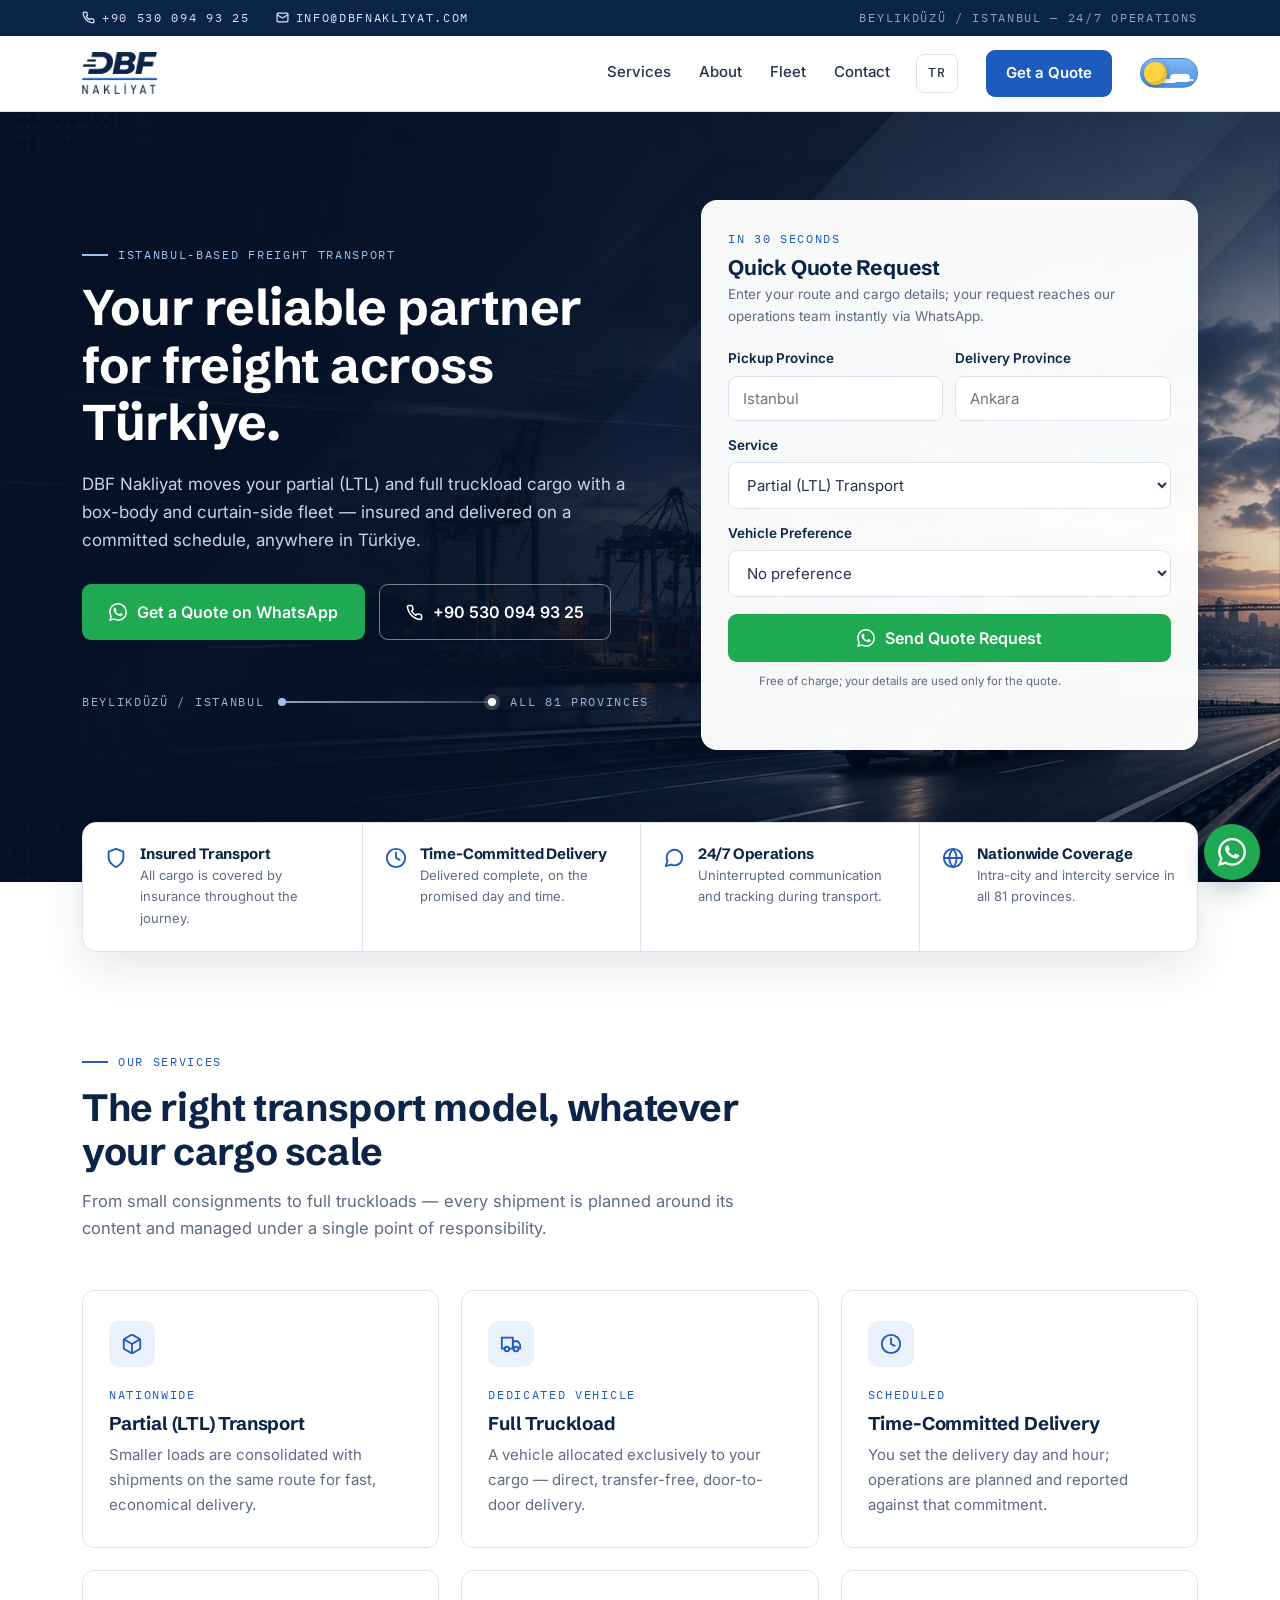
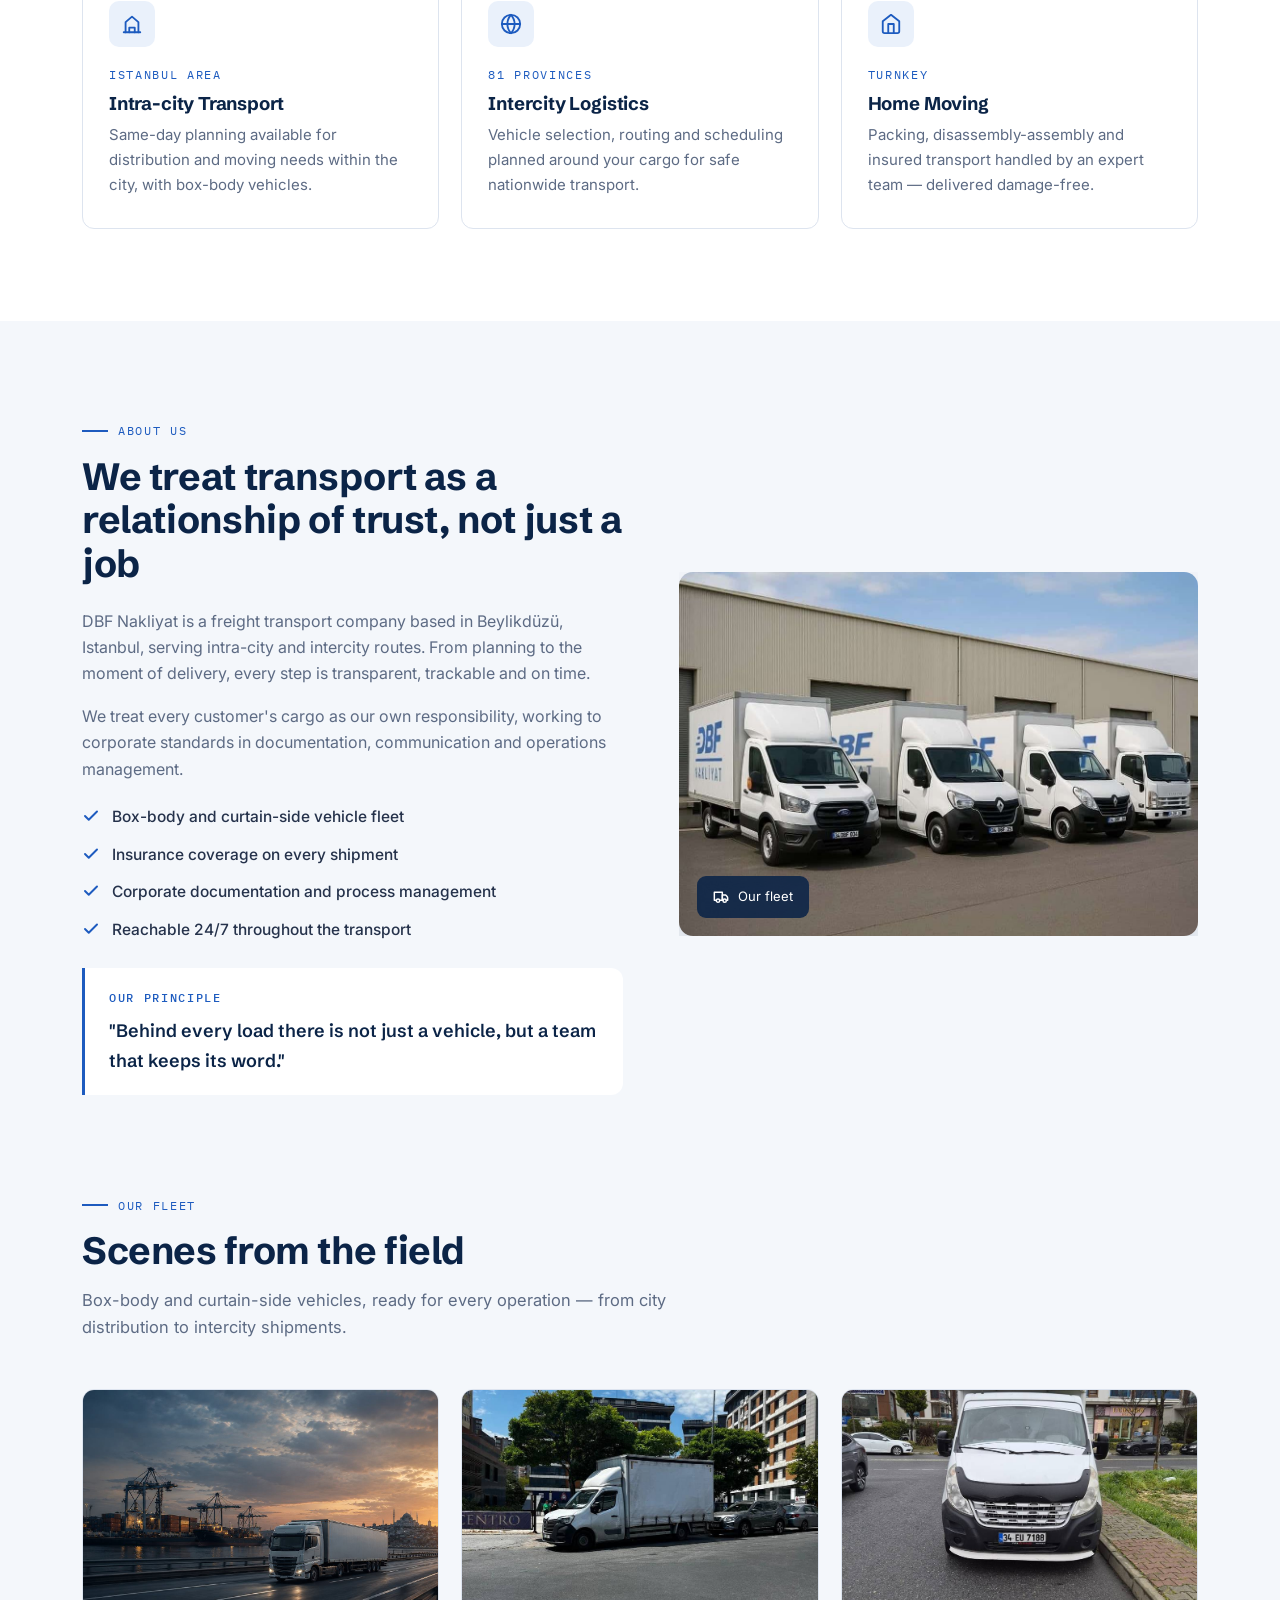
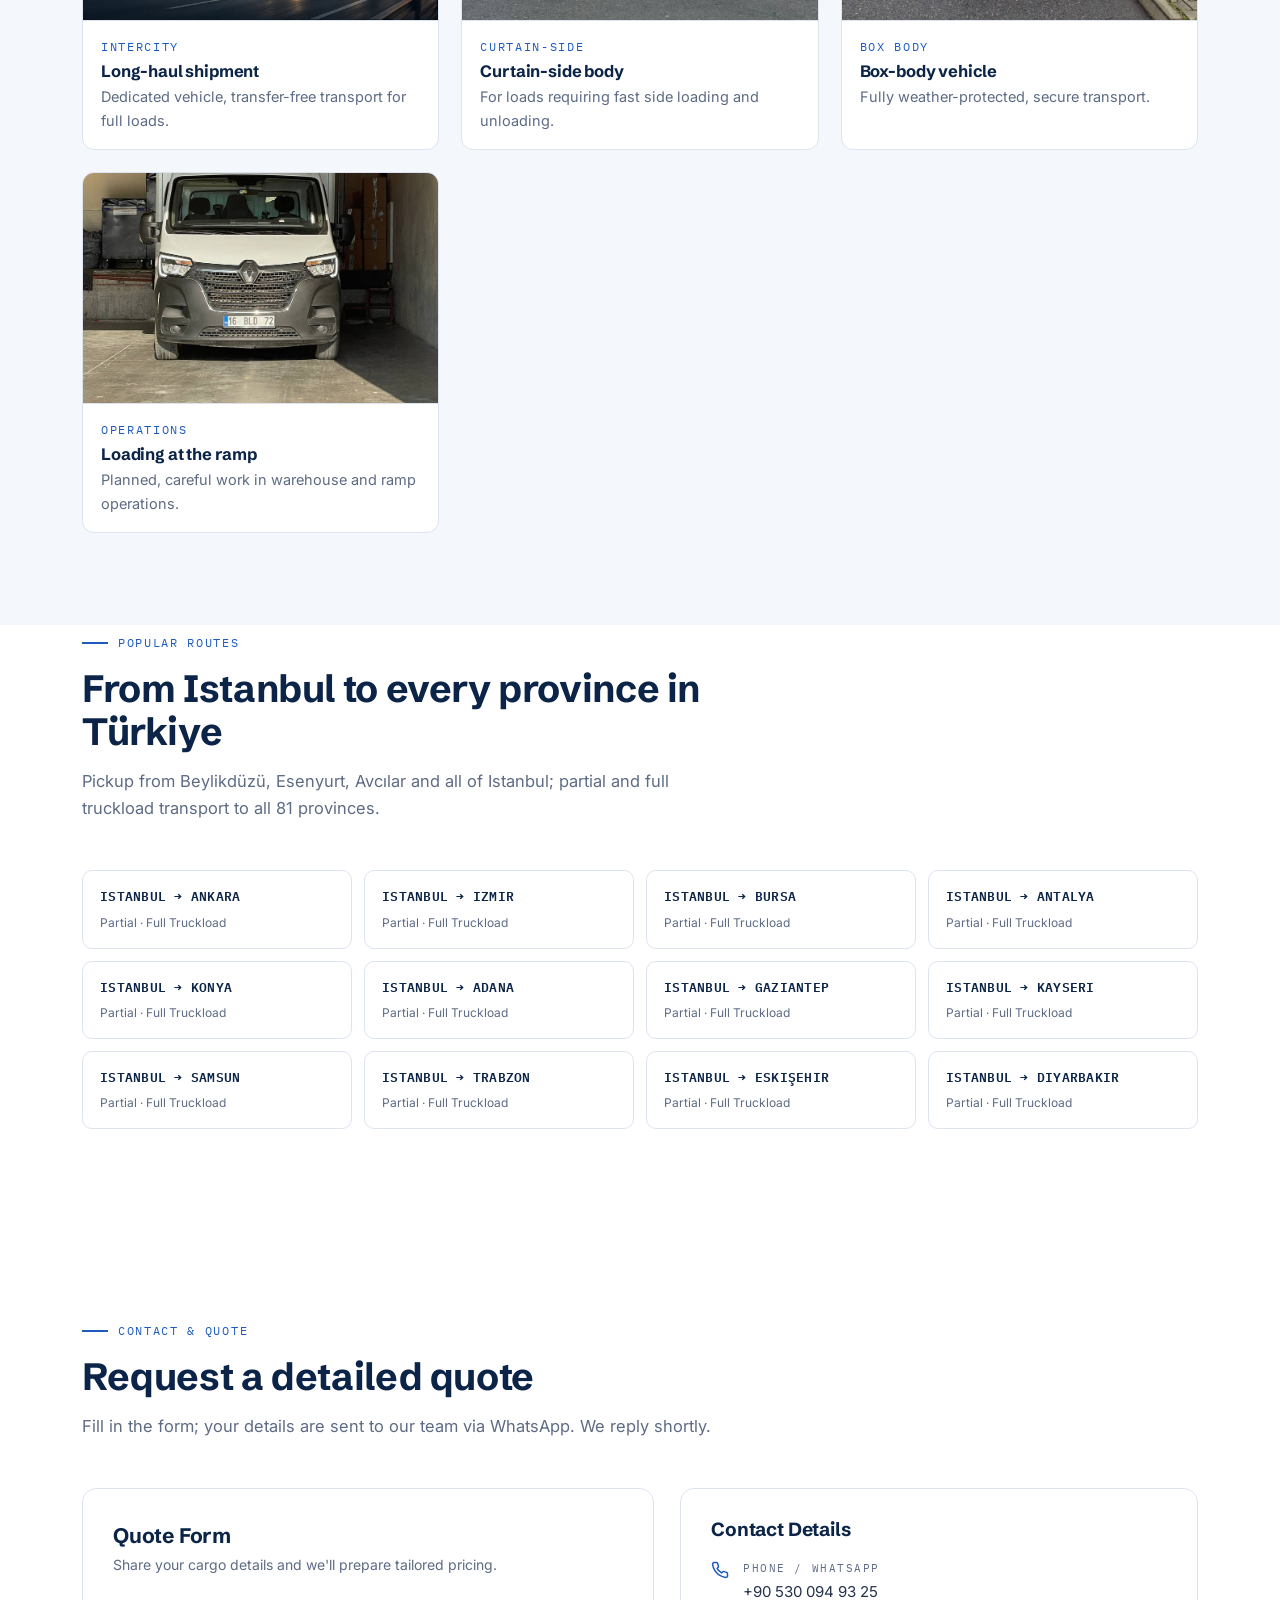
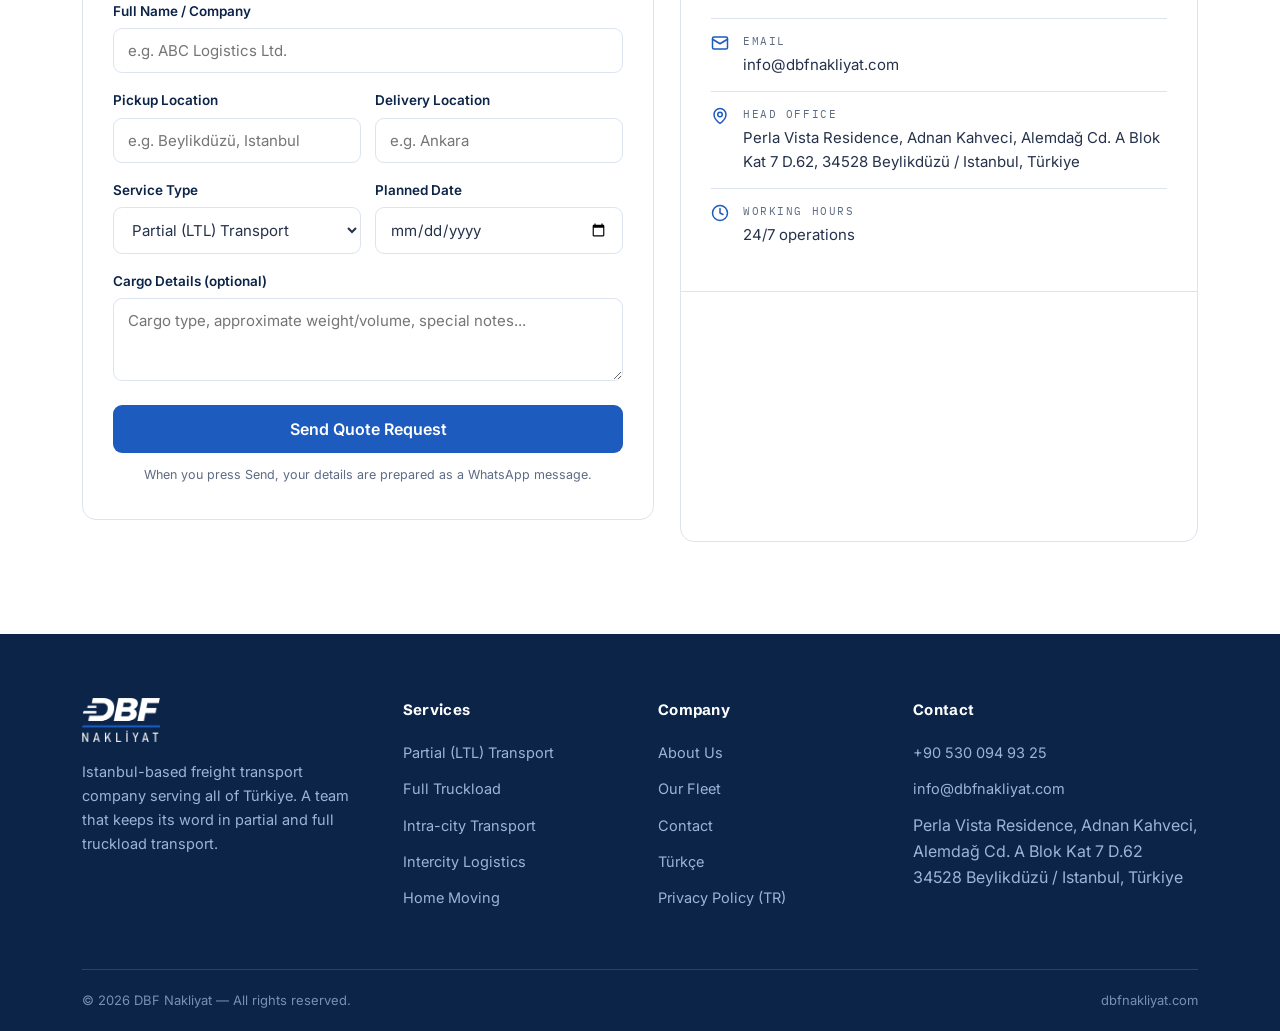
==== commit 35a1e70b: "Add files via upload" ====
--- a/en.html
+++ b/en.html
@@ -30,7 +30,7 @@
 <link rel="preconnect" href="https://fonts.googleapis.com">
 <link rel="preconnect" href="https://fonts.gstatic.com" crossorigin>
 <link href="https://fonts.googleapis.com/css2?family=Schibsted+Grotesk:wght@500;600;700&family=Inter:wght@400;500;600&family=IBM+Plex+Mono:wght@500&display=swap" rel="stylesheet">
-<link rel="stylesheet" href="style.css?v=40">
+<link rel="stylesheet" href="style.css?v=41">
 </head>
 <body>
 <div class="ilerleme" id="ilerleme" aria-hidden="true"></div>
@@ -92,7 +92,10 @@
         <h1>Your reliable partner for freight across Türkiye.</h1>
         <p>DBF Nakliyat moves your partial (LTL) and full truckload cargo with a box-body and curtain-side fleet — insured and delivered on a committed schedule, anywhere in Türkiye.</p>
         <div class="btns">
-          <a class="btn btn-mavi" href="#contact">Detailed Quote</a>
+          <a class="btn btn-wa" href="https://wa.me/905300949325?text=Hello%2C%20I%20would%20like%20to%20get%20a%20quote%20for%20freight%20transport." target="_blank" rel="noopener">
+            <svg width="18" height="18" viewBox="0 0 24 24" fill="currentColor"><path d="M17.472 14.382c-.297-.149-1.758-.867-2.03-.967-.273-.099-.471-.148-.67.15-.197.297-.767.966-.94 1.164-.173.199-.347.223-.644.075-.297-.15-1.255-.463-2.39-1.475-.883-.788-1.48-1.761-1.653-2.059-.173-.297-.018-.458.13-.606.134-.133.298-.347.446-.52.149-.174.198-.298.298-.497.099-.198.05-.371-.025-.52-.075-.149-.669-1.612-.916-2.207-.242-.579-.487-.5-.669-.51-.173-.008-.371-.01-.57-.01-.198 0-.52.074-.792.372-.272.297-1.04 1.016-1.04 2.479 0 1.462 1.065 2.875 1.213 3.074.149.198 2.096 3.2 5.077 4.487.709.306 1.262.489 1.694.625.712.227 1.36.195 1.871.118.571-.085 1.758-.719 2.006-1.413.248-.694.248-1.289.173-1.413-.074-.124-.272-.198-.57-.347m-5.421 7.403h-.004a9.87 9.87 0 0 1-5.031-1.378l-.361-.214-3.741.982.998-3.648-.235-.374a9.86 9.86 0 0 1-1.51-5.26c.001-5.45 4.436-9.884 9.888-9.884 2.64 0 5.122 1.03 6.988 2.898a9.825 9.825 0 0 1 2.893 6.994c-.003 5.45-4.437 9.884-9.885 9.884m8.413-18.297A11.815 11.815 0 0 0 12.05 0C5.495 0 .16 5.335.157 11.892c0 2.096.547 4.142 1.588 5.945L.057 24l6.305-1.654a11.882 11.882 0 0 0 5.683 1.448h.005c6.554 0 11.89-5.335 11.893-11.893a11.821 11.821 0 0 0-3.48-8.413Z"/></svg>
+            Get a Quote on WhatsApp
+          </a>
           <a class="btn btn-cerceve" href="tel:+905300949325">
             <svg width="17" height="17" viewBox="0 0 24 24" fill="none" stroke="currentColor" stroke-width="2.2" stroke-linecap="round" stroke-linejoin="round"><path d="M22 16.92v3a2 2 0 0 1-2.18 2 19.79 19.79 0 0 1-8.63-3.07 19.5 19.5 0 0 1-6-6 19.79 19.79 0 0 1-3.07-8.67A2 2 0 0 1 4.11 2h3a2 2 0 0 1 2 1.72c.13.96.36 1.9.7 2.81a2 2 0 0 1-.45 2.11L8.09 9.91a16 16 0 0 0 6 6l1.27-1.27a2 2 0 0 1 2.11-.45c.91.34 1.85.57 2.81.7A2 2 0 0 1 22 16.92z"/></svg>
             +90 530 094 93 25
@@ -507,7 +510,7 @@
 </div>
 
 <script>window.SAYFA_DIL = 'en';</script>
-<script src="app.js?v=40"></script>
+<script src="app.js?v=41"></script>
 <script>
 function hizliTeklif(){
   var nereden = document.getElementById('h-nereden').value.trim();
@@ -520,7 +523,7 @@
   if(nereye) mesaj += 'Delivery: ' + nereye + '\n';
   if(arac !== 'No preference') mesaj += 'Vehicle preference: ' + arac + '\n';
   if(window.sonMesafe) mesaj += 'Estimated distance: ' + window.sonMesafe;
-  window.open('https://wa.me/905300949325?text=' + encodeURIComponent(mesaj), '_blank');
+  waAc(mesaj);
 }
 function teklifGonder(){
   var ad = document.getElementById('ad').value.trim();
@@ -536,7 +539,7 @@
   if(nereye) mesaj += 'Delivery: ' + nereye + '\n';
   if(tarih) mesaj += 'Date: ' + tarih + '\n';
   if(notlar) mesaj += 'Notes: ' + notlar;
-  window.open('https://wa.me/905300949325?text=' + encodeURIComponent(mesaj), '_blank');
+  waAc(mesaj);
 }
 </script>
 </body>
--- a/style.css
+++ b/style.css
@@ -582,3 +582,19 @@
     .btn-mavi::after,.btn-wa::after,.nav .cta::after{display:none}
     .ilerleme{display:none}
   }
+
+
+  /* =====================================================================
+     v4.1 — MOBİL: WhatsApp öncelikli
+     ===================================================================== */
+  .altbar .in{grid-template-columns:1.5fr 1fr}
+  .altbar .wa{order:-1}
+  @media(max-width:560px){
+    .topbar a[href^="mailto"]{display:none}
+    .topbar .in{justify-content:center;padding:7px 16px}
+    .hero .wrap{padding-top:44px}
+    .hero .btns,.alt-hero .btns{flex-direction:column}
+    .hero .btns .btn,.alt-hero .btns .btn{width:100%;justify-content:center;padding:16px 20px;font-size:17px}
+    .rota{display:none}
+    .alt-hero .wrap{padding-top:44px;padding-bottom:52px}
+  }
